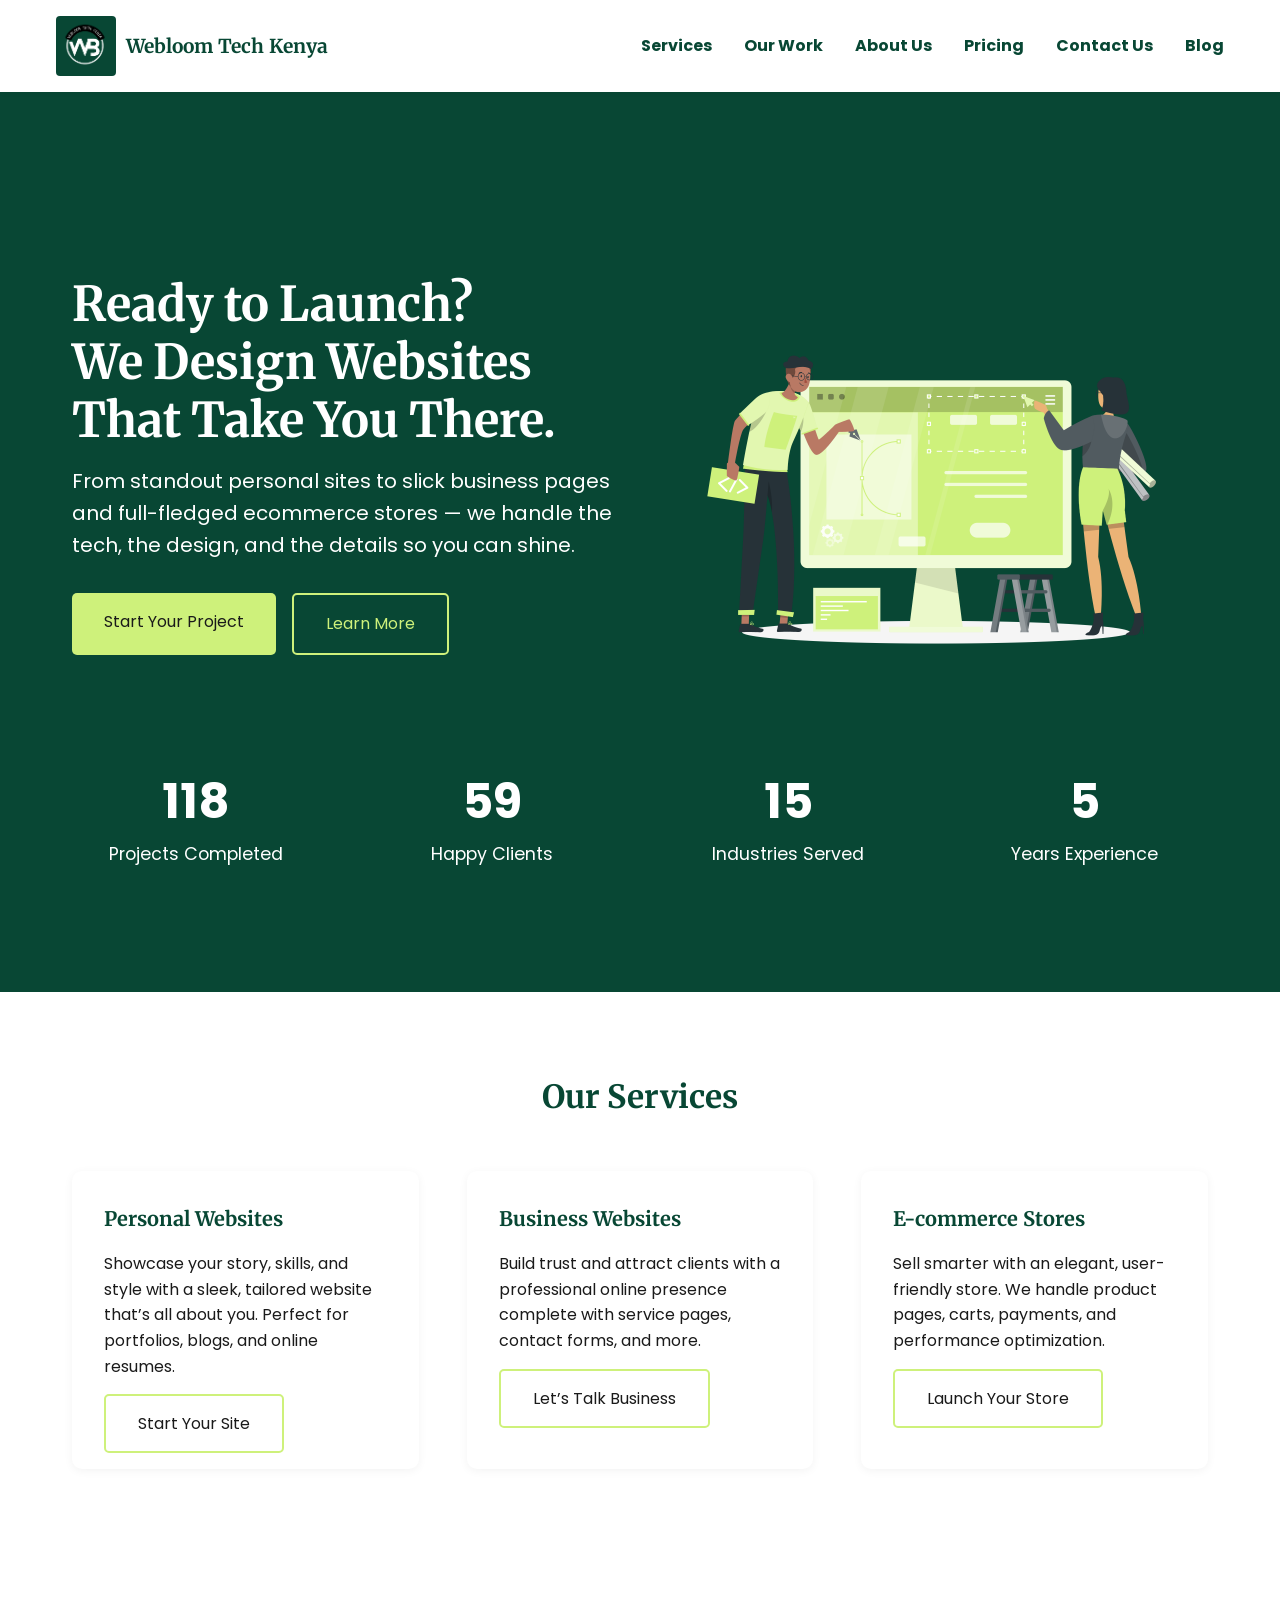
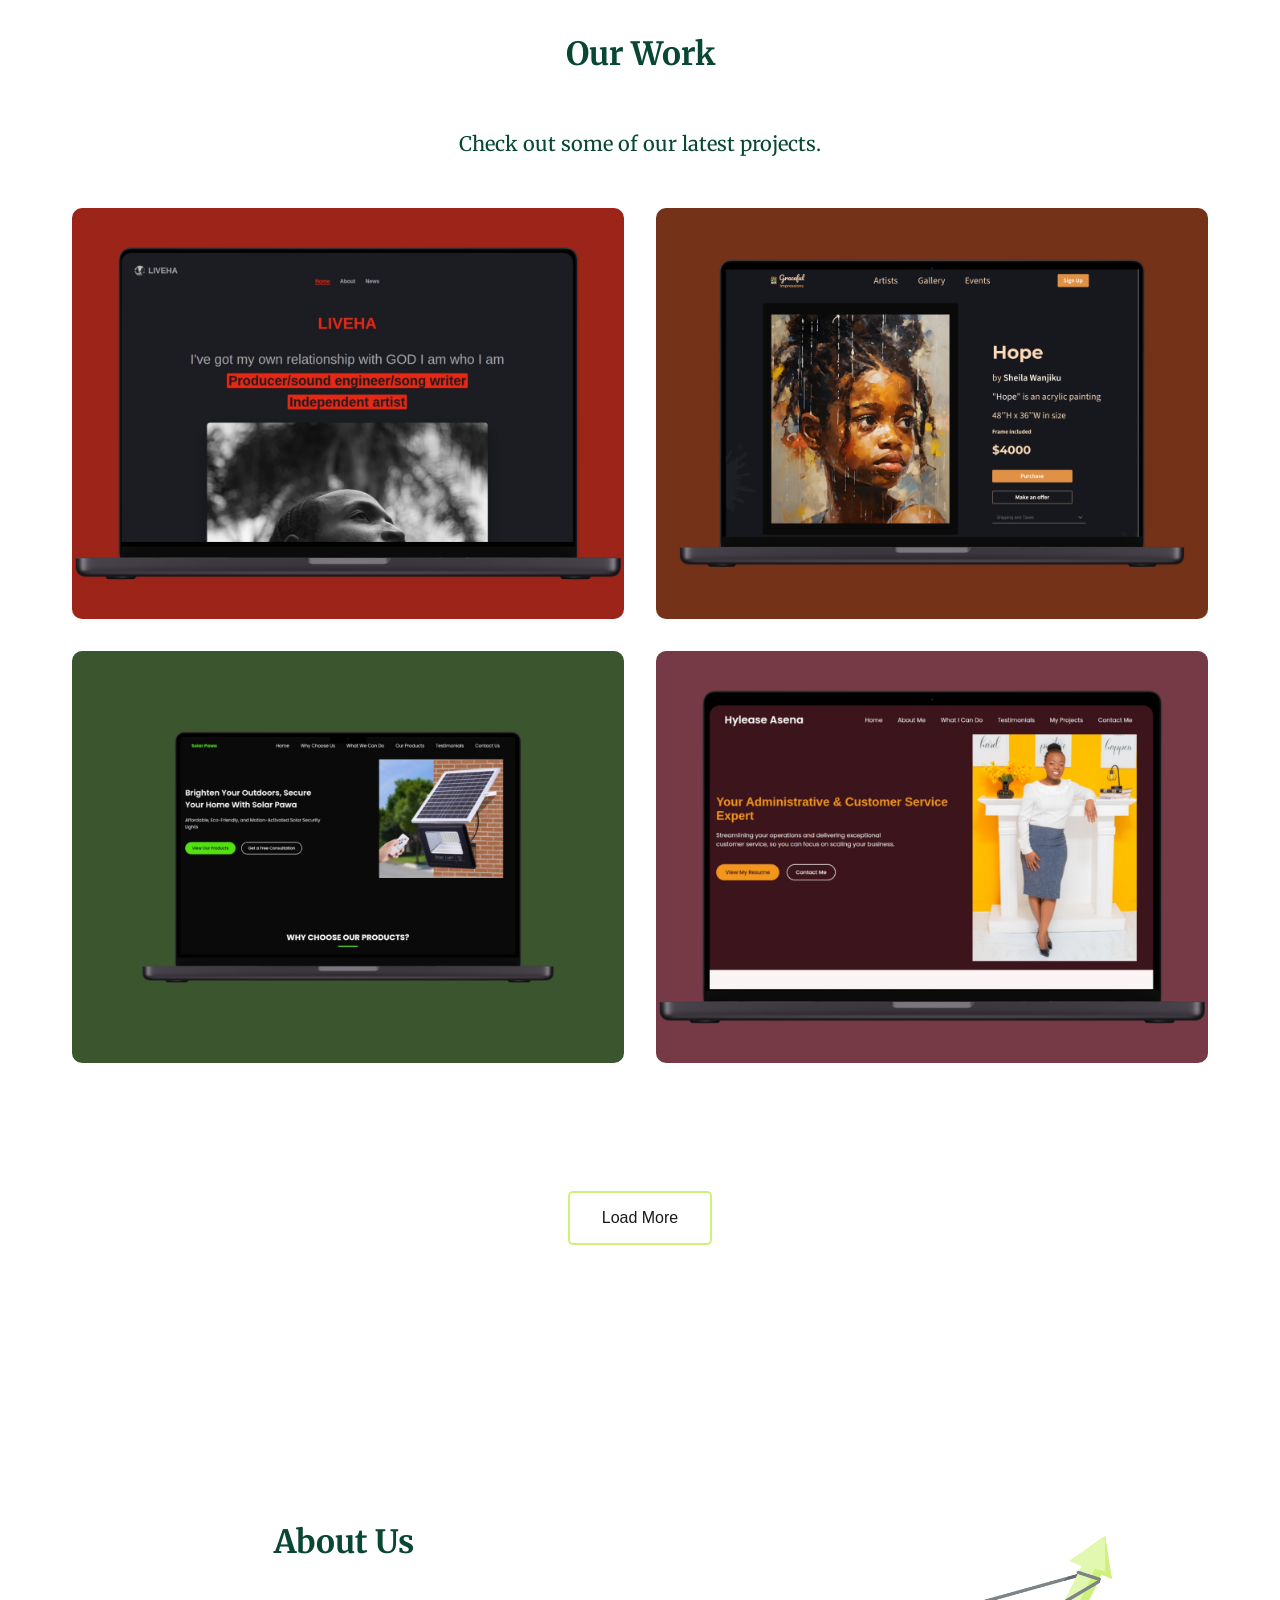
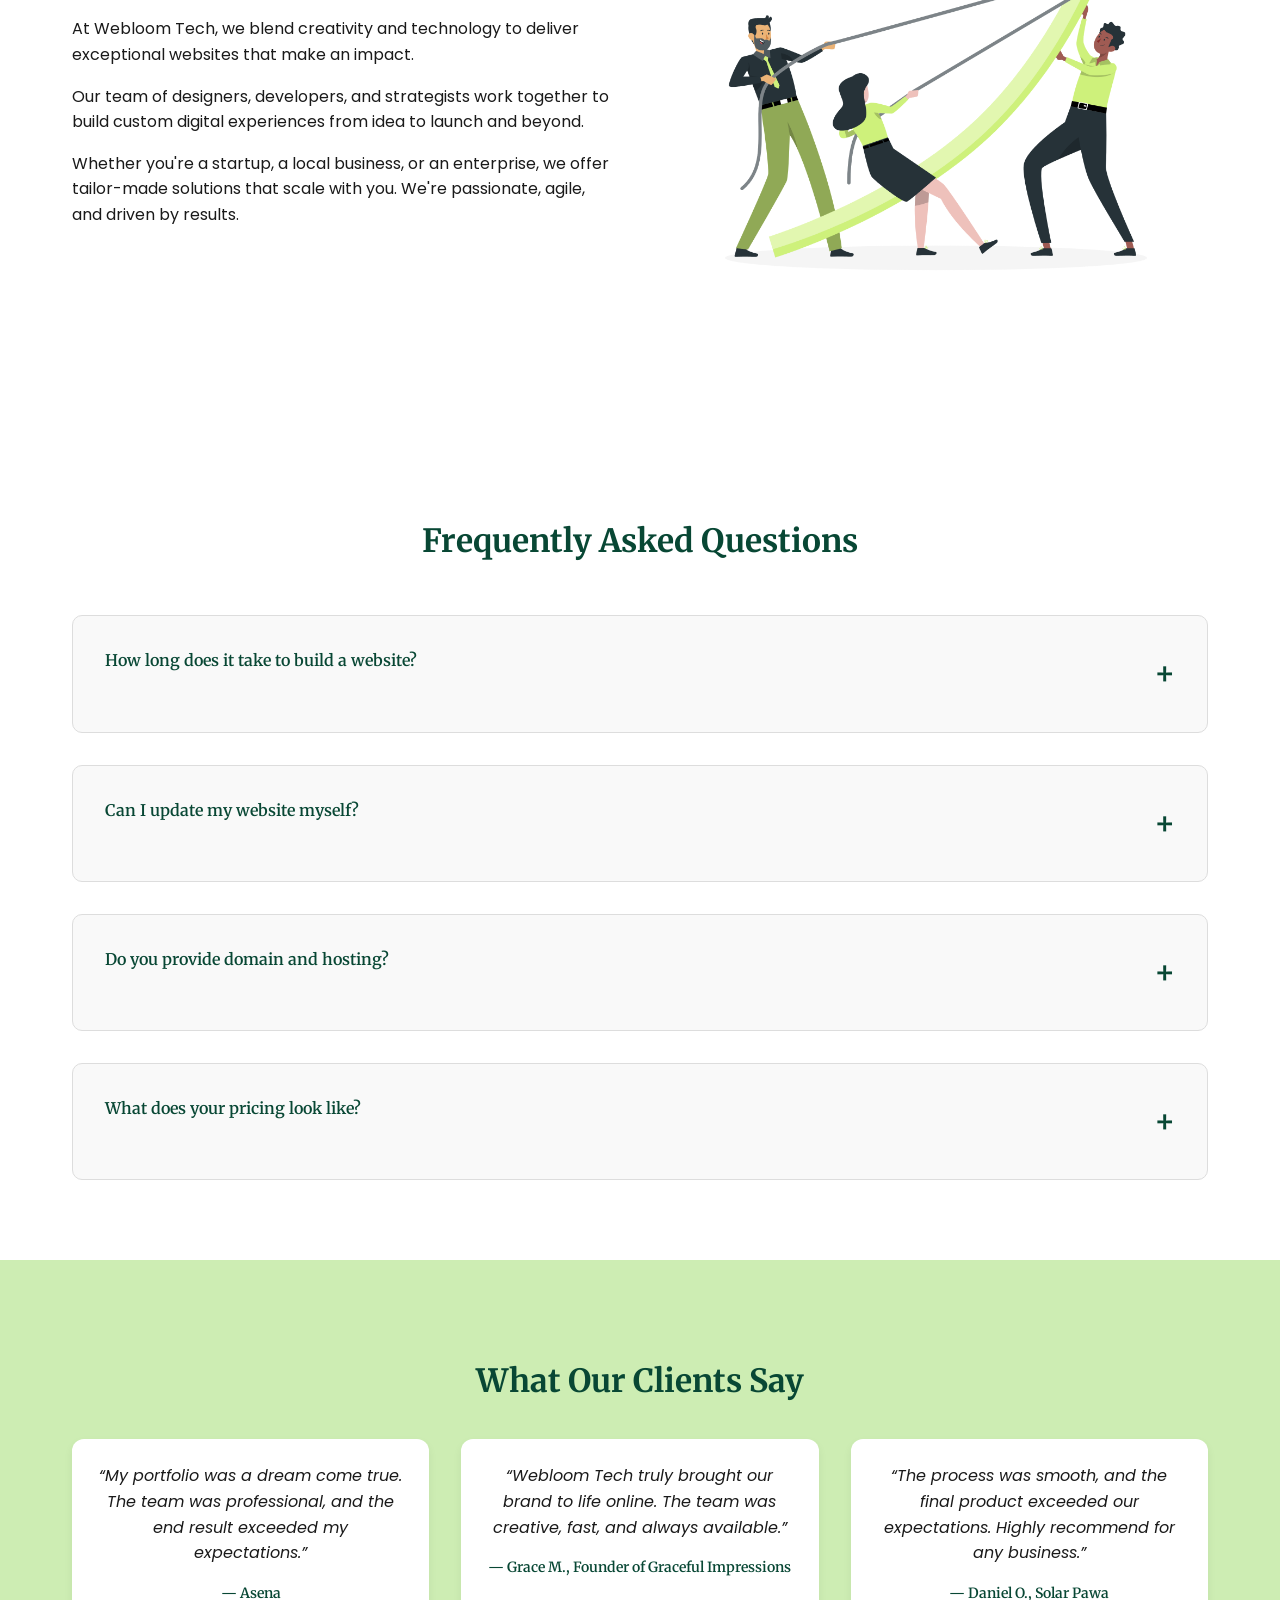
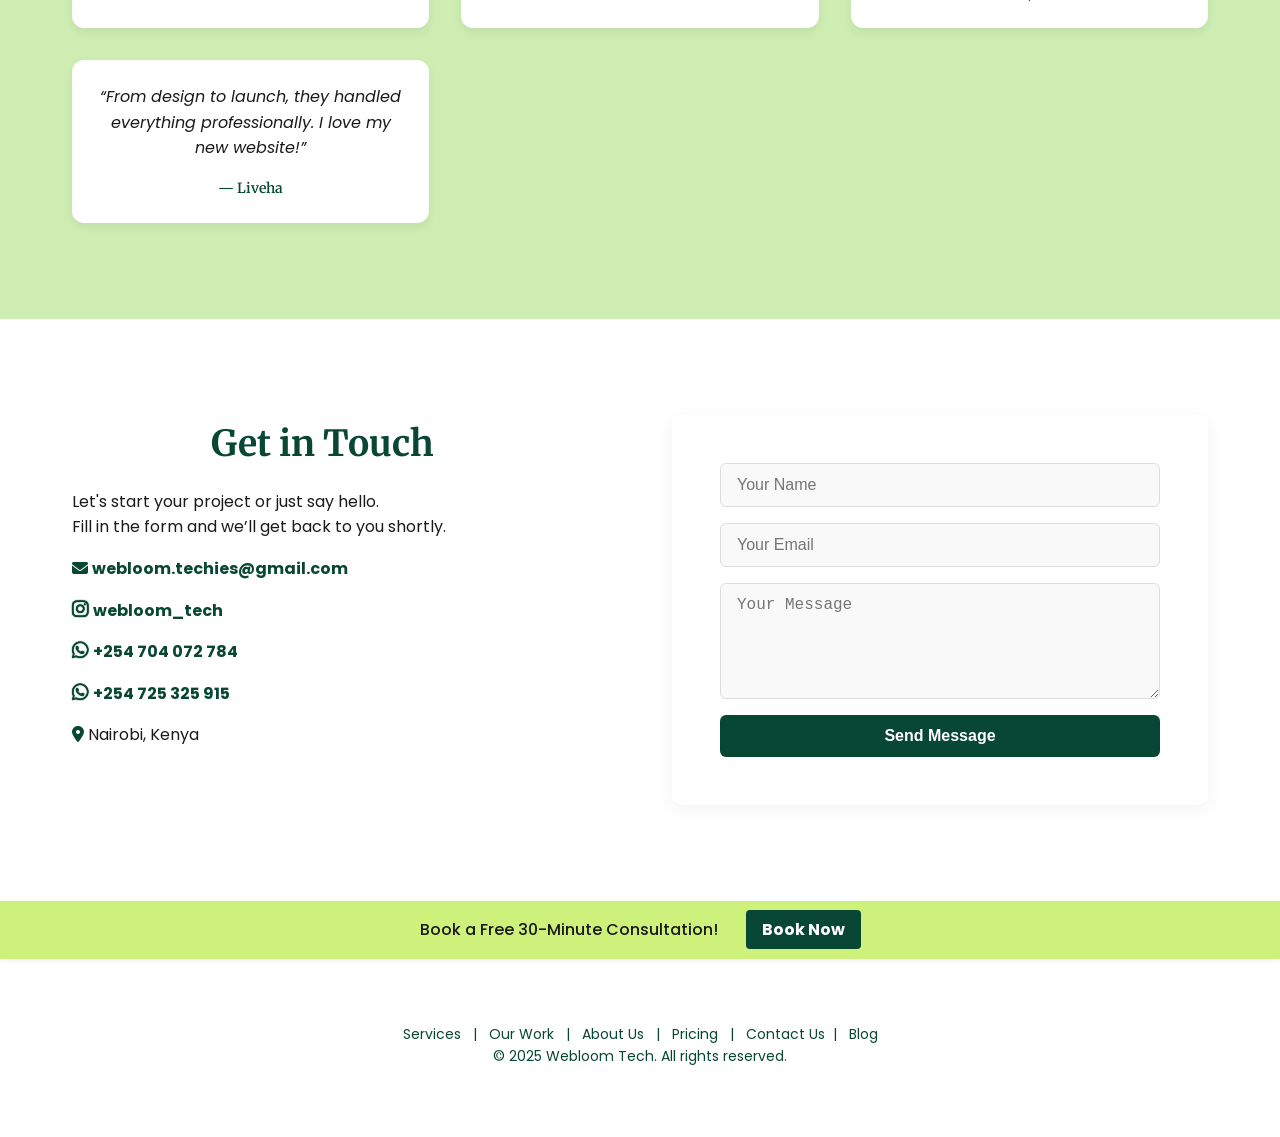
==== index.html @ babb0cc6 "added new form" ====
<!DOCTYPE html>
<html lang="en">

<head>
  <meta charset="UTF-8">

  <meta name="viewport" content="width=device-width, initial-scale=1">

  <meta name="description"
    content="Webloom Tech is a leading web design and development agency in Nairobi, Kenya. We build personal, business, and ecommerce websites that grow your brand.">

  <meta name="google-site-verification" content="JENpKzd_IN2V-C9vWgWMGijABcuUqPpEcKsfBuj-PVc" />


  <meta name="keywords"
    content="Web Design, Web Development, Personal Websites, Business Websites, E-commerce Websites, Nairobi, Kenya">
  <meta property="og:title" content="Webloom Tech - Web Design Experts" />

  <meta property="og:image" content="https://webloom-tech.onrender.com/assets/images/logo.png" />

  <meta property="og:description"
    content="Webloom Tech is a leading web design and development agency in Nairobi, Kenya. We build personal, business, and ecommerce websites that grow your brand." />

  <meta property="og:url" content="https://webloom-tech.onrender.com/" />

  <title>Web Design & Development in Kenya | Webloom Tech</title>

  <link rel="icon" href="assets/images/w.png" type="image/png">

  <link rel="stylesheet" href="assets/css/styles.css">

  <link href="https://fonts.googleapis.com/css2?family=Merriweather:wght@700&family=Poppins&display=swap"
    rel="stylesheet">

  <link rel="stylesheet" href="https://cdnjs.cloudflare.com/ajax/libs/font-awesome/6.5.0/css/all.min.css" />

  <script type="application/ld+json">
{
  "@context": "https://schema.org",
  "@type": "Organization",
  "name": "Webloom Tech",
  "url": "https://webloom-tech.onrender.com/",
  "logo": {
  "@type": "ImageObject",
  "url": "https://webloom-tech.onrender.com/assets/images/logo.png"
  },
  "description": "Webloom Tech - Your Web Development Partner. We design and build personal websites, business websites, and ecommerce stores.",
  "address": {
    "@type": "PostalAddress",
    "streetAddress": "Ngong Road",
    "addressLocality": "Nairobi",
    "postalCode": "00100",
    "addressCountry": {
      "@type": "Country",
      "name": "KE"
    }
  },
  "contactPoint": {
    "@type": "ContactPoint",
    "email": "webloom.techies@gmail.com",
    "telephone": "+254704072784",
    "contactType": "customer support",
    "areaServed": "KE",
    "availableLanguage": ["English"]
  },
  "sameAs": [
    "https://www.linkedin.com/company/webloomtech",
    "https://www.instagram.com/webloomtech",
    "https://www.facebook.com/webloomtech"
  ],
  "founder": [
    {
      "@type": "Person",
      "name": "Remington",
      "jobTitle": "Creative Director"
    },
    {
      "@type": "Person",
      "name": "Anne",
      "jobTitle": "Creative Director"
    }
  ]
}
</script>

  <script type="application/ld+json">
{
  "@context": "https://schema.org",
  "@type": "WebSite",
  "name": "Webloom Tech",
  "url": "https://webloom-tech.onrender.com",
  "potentialAction": {
    "@type": "SearchAction",
    "target": "https://webloom-tech.onrender.com/?q={search_term_string}",
    "query-input": "required name=search_term_string"
  }
}
</script>




</head>

<body>

  <div id="preloader">
    <div class="loader"></div>
  </div>

  <nav class="navbar">
    <div class="container">
      <div class="logo">
        <a href="#">
          <img src="assets/images/logo-new.png" alt="Webloom Tech Logo" class="logo-img">
          <span class="logo-text">Webloom Tech Kenya</span>

        </a>
      </div>
      <ul class="nav-links">
        <li><a href="#services">Services</a></li>
        <li><a href="#portfolio">Our Work</a></li>
        <li><a href="#about">About Us</a></li>
        <li><a href="pricing.html">Pricing</a></li>
        <li><a href="#contact">Contact Us</a></li>
        <li><a href="blog.html">Blog</a></li>
      </ul>
      <div class="burger">
        <div class="line1"></div>
        <div class="line2"></div>
        <div class="line3"></div>

      </div>
    </div>
  </nav>

  <main>

    <header class="hero section">
      <div class="container hero-container">

        <!-- Grid: Text + Image -->
        <div class="hero-grid">
          <div class="hero-content">
            <h1 data-aos="fade-up">Ready to Launch? <br>We Design Websites That Take You There.</h1>
            <p data-aos="fade-up">
              From standout personal sites to slick business pages and full-fledged ecommerce stores — we handle the
              tech, the design, and the details so you can shine.
            </p>
            <div class="hero-buttons">
              <!-- <a href="#contact" class="btn btn-primary">Get a Free Quote</a> -->
              <a href="https://tally.so/r/3qXby2" class="btn btn-primary" target="_blank">Start Your Project</a>

              <a href="#services" class="btn btn-outline">Learn More</a>
            </div>
          </div>

          <div class="hero-image" data-aos="fade-left" loading="lazy">
            <img src="assets/images/hero-image.png" alt="Web design illustration" />
          </div>
        </div>

        <!-- Stats Section -->
        <div class="hero-stats" data-aos="fade-up">
          <div class="stat">
            <span class="count" data-target="120">0</span>
            <p>Projects Completed</p>
          </div>
          <div class="stat">
            <span class="count" data-target="80">0</span>
            <p>Happy Clients</p>
          </div>
          <div class="stat">
            <span class="count" data-target="15">0</span>
            <p>Industries Served</p>
          </div>
          <div class="stat">
            <span class="count" data-target="5">0</span>
            <p>Years Experience</p>
          </div>
        </div>

      </div>
    </header>


    <section class="section" id="services">
      <div class="container">
        <h2 class="section-title">Our Services</h2>
        <div class="services-grid">
          <!-- Personal Websites -->
          <div class="service-card" data-aos="fade-up">
            <h3>Personal Websites</h3>
            <p>Showcase your story, skills, and style with a sleek, tailored website that’s all about you. Perfect for
              portfolios, blogs, and online resumes.</p>
            <a href="https://tally.so/r/3qXby2" class="btn btn-outline green">Start Your Site</a>
          </div>

          <!-- Business Websites -->
          <div class="service-card" data-aos="fade-up" data-aos-delay="100">
            <h3>Business Websites</h3>
            <p>Build trust and attract clients with a professional online presence complete with service pages, contact
              forms, and more.</p>
            <a href="https://tally.so/r/3qXby2" class="btn btn-outline green">Let’s Talk Business</a>
          </div>

          <!-- E-commerce Stores -->
          <div class="service-card" data-aos="fade-up" data-aos-delay="200">
            <h3>E-commerce Stores</h3>
            <p>Sell smarter with an elegant, user-friendly store. We handle product pages, carts, payments, and
              performance optimization.</p>
            <a href="https://tally.so/r/3qXby2" class="btn btn-outline green">Launch Your Store</a>
          </div>
        </div>
      </div>
    </section>

    <section class="section" id="portfolio">
      <div class="container">
        <h2 class="section-title">Our Work</h2>
        <p class="section-subtitle">Check out some of our latest projects.</p>

        <div class="portfolio-grid">
          <!-- Project 1 -->
          <a href="https://liveha.onrender.com" class="portfolio-item" style="grid-area: project1;" target="_blank"
            rel="noopener noreferrer">
            <img src="assets/images/liveha.png" alt="liveha's site" loading="lazy">
            <div class="portfolio-overlay">
              <h3>Liveha's site</h3>
            </div>
          </a>

          <!-- Project 2 -->
          <a href="https://graceful-impressions.onrender.com" class="portfolio-item" style="grid-area: project2;"
            target="_blank" rel="noopener noreferrer">
            <img src="assets/images/slide a.png" alt="graceful-impressions" loading="lazy">
            <div class="portfolio-overlay">
              <h3>Graceful Impressions</h3>
            </div>
          </a>

          <!-- Project 3 -->
          <a href="https://solar-pawa.onrender.com" class="portfolio-item" style="grid-area: project3;" target="_blank"
            rel="noopener noreferrer">
            <img src="assets/images/slide a2 (copy).png" alt="solar pawa" loading="lazy">
            <div class="portfolio-overlay">
              <h3>solar pawa</h3>
            </div>
          </a>

          <!-- Project 4 -->
          <a href="https://hyleaseasena.com/" class="portfolio-item" style="grid-area: project4;" target="_blank"
            rel="noopener noreferrer">
            <img src="assets/images/asena.png" alt="asena's site" loading="lazy">
            <div class="portfolio-overlay">
              <h3>Asena's Website</h3>
            </div>
          </a>

          <a href="https://farmers-hub-mecz.onrender.com" class="portfolio-item hidden" style="grid-area: project5;"
            target="_blank" rel="noopener noreferrer">
            <img src="assets/images/farm.png" alt="farmer's hub" loading="lazy">
            <div class="portfolio-overlay">
              <h3>Farmer's Hub</h3>
            </div>
          </a>


        </div>
        <div class="load-more-wrapper">
          <button id="loadMoreBtn" class="btn btn-outline green">Load More</button>
        </div>
      </div>
    </section>


    <section class="section" id="about">
      <div class="container about-grid">
        <div class="about-text">
          <h2 class="section-title">About Us</h2>
          <p>
            At Webloom Tech, we blend creativity and technology to deliver exceptional websites that make an impact.

          </p>
          <p>Our team of designers, developers, and strategists work together to build custom digital experiences from
            idea to launch and beyond.</p>
          <p>
            Whether you're a startup, a local business, or an enterprise, we offer tailor-made solutions that scale with
            you. We're passionate, agile, and driven by results.
          </p>
        </div>
        <div class="about-image">
          <img src="assets/images/Team.png" alt="Our team at work">
        </div>
      </div>
    </section>

    <section class="section" id="faq">
      <div class="container">
        <h2 class="section-title">Frequently Asked Questions</h2>
        <div class="faq-grid">

          <details class="faq-item">
            <summary>How long does it take to build a website?</summary>
            <p>It depends on the size and complexity. Simple sites can take 1–2 weeks, while ecommerce projects may take
              3–5 weeks.</p>
          </details>

          <details class="faq-item">
            <summary>Can I update my website myself?</summary>
            <p>Yes. We build on platforms that allow easy updates, and we can also train you on how to manage your site.
            </p>
          </details>

          <details class="faq-item">
            <summary>Do you provide domain and hosting?</summary>
            <p>We can help you purchase a domain and set up reliable hosting, or handle it all for you.</p>
          </details>

          <details class="faq-item">
            <summary>What does your pricing look like?</summary>
            <p>Our prices vary depending on the scope. We offer flexible packages to match your budget and goals.</p>
          </details>

        </div>
      </div>
    </section>

    <section class="section testimonials" id="testimonials">
      <div class="container">
        <h2 class="section-title">What Our Clients Say</h2>
        <div class="testimonials-grid">
          <div class="testimonial-card">
            <p class="testimonial-text">“My portfolio was a dream come true. The team was professional, and the end
              result exceeded my expectations.”</p>
            <p class="testimonial-author">— Asena</p>
          </div>
          <div class="testimonial-card">
            <p class="testimonial-text">“Webloom Tech truly brought our brand to life online. The team was creative,
              fast, and always available.”</p>
            <p class="testimonial-author">— Grace M., Founder of Graceful Impressions</p>
          </div>
          <div class="testimonial-card">
            <p class="testimonial-text">“The process was smooth, and the final product exceeded our expectations. Highly
              recommend for any business.”</p>
            <p class="testimonial-author">— Daniel O., Solar Pawa</p>
          </div>
          <div class="testimonial-card">
            <p class="testimonial-text">“From design to launch, they handled everything professionally. I love my new
              website!”</p>
            <p class="testimonial-author">— Liveha</p>
          </div>

        </div>
      </div>
    </section>


    

    <section class="section" id="contact">
      <div class="container contact-grid">
        <div class="contact-text">
          <h2 class="section-title">Get in Touch</h2>
          <p>Let's start your project or just say hello.<br> Fill in the form and we’ll get back to you shortly.</p>
          <!-- <p><i class="fas fa-envelope"></i> <a href="mailto:webloom.techies@gmail.com">webloom.techies@gmail.com</a>
          </p>
          <p><i class="fab fa-instagram "></i> <a
              href="https://www.instagram.com/webloom_tech?utm_source=qr&igsh=MTlycXdraXV1ZnBjdw==">webloom_tech</a>
          </p> -->
          <p><i class="fas fa-envelope"></i> <a href="mailto:webloom.techies@gmail.com">webloom.techies@gmail.com</a>
          </p>
          <p><i class="fab fa-instagram "></i> <a
              href="https://www.instagram.com/webloom_tech?utm_source=qr&igsh=MTlycXdraXV1ZnBjdw==">webloom_tech</a>
          </p>
          <p><i class="fab fa-whatsapp"></i> <a href="https://wa.me/254704072784" target="_blank">+254 704 072 784</a>
          </p>
          <p><i class="fab fa-whatsapp"></i> <a href="https://wa.me/254725325915" target="_blank">+254 725 325 915</a>
          </p>


          <p class="location"><i class="fas fa-location-dot"></i> Nairobi, Kenya</p>

        </div>
        <form id="contactForm" action="https://formspree.io/f/mldnbeby" method="POST" class="contact-form">
          <input type="text" name="name" placeholder="Your Name" required />
          <input type="email" name="email" placeholder="Your Email" required />
          <textarea name="message" rows="5" placeholder="Your Message" required></textarea>
          <button type="submit" class="btn btn-primary">Send Message</button>
        </form>


        
      </div>
    </section>

  </main>

  <div id="freeConsultBanner">
    <p>
      Book a Free 30-Minute Consultation! &nbsp;
      <a href="#contact" class="banner-btn">Book Now</a>
    </p>
  </div>
  <div id="consultModal" class="consult-modal">
    <div class="consult-modal-content">
      <span class="close-modal">&times;</span>
      <h3>🎯 Free 30-Min Consultation</h3>
      <p>Let’s talk strategy, goals, and how we can grow your business online — totally free.</p>
      <a href="#contact" class="btn btn-primary">Claim My Slot</a>
    </div>
  </div>


  <footer class="section footer">
    <div class="container">
      <p class="footer-links">
        <a href="#services">Services</a> |
        <a href="#portfolio">Our Work</a> |
        <a href="#about">About Us</a> |
        <a href="pricing.html">Pricing</a> |
        <a href="#contact">Contact Us</a>|
        <a href="blog.html">Blog</a>
      </p>
      <p>&copy; 2025 Webloom Tech. All rights reserved.</p>

    </div>
  </footer>



  <script src="assets/js/main.js"></script>
</body>

</html>
---- assets/css/styles.css ----
/* assets/css/style.css */

:root {
  /* Color Palette */
  --primary-color: #084734;
  --accent-color: #cef17b;
  --light-accent: #cdedb3;
  --text-color: #1a1a1a;
  --bg-color: #ffffff;

  /* Font families */
  --font-primary: 'Poppins', sans-serif;
  --font-secondary: 'Merriweather', serif;

  /* Spacing System */
  --space-xs: 0.5rem;
  --space-sm: 1rem;
  --space-md: 2rem;
  --space-lg: 3rem;
  --space-xl: 4rem;

  /* Typography Sizes */
  --text-sm: 0.875rem;
  --text-base: 1rem;
  --text-lg: 1.25rem;
  --text-xl: 2rem;
  --text-xxl: 3rem;
}

/* Reset */
* {
  margin: 0;
  padding: 0;
  box-sizing: border-box;
}

html {
  scroll-behavior: smooth;
}


/* Body Base */
body {
  font-family: var(--font-primary);
  background-color: var(--bg-color);
  color: var(--text-color);
  line-height: 1.6;
}

/* Utility Classes */
.container {
  max-width: 1200px;
  margin: 0 auto;
  padding: var(--space-md);
}

.section {
  padding: var(--space-lg) 0;
}

h1, h2, h3 {
  font-family: var(--font-secondary);
}

button {
  background-color: var(--primary-color);
  color: var(--bg-color);
  border: none;
  padding: var(--space-sm) var(--space-md);
  border-radius: 4px;
  cursor: pointer;
  transition: background-color 0.3s ease;
}

button:hover {
  background-color: var(--accent-color);
  color: var(--text-color);
}

/* Navbar styles */
.navbar {
  background-color: var(--bg-color);
  padding: 0.5rem 1rem;
  box-shadow: 0 2px 4px rgba(0, 0, 0, 0.04);
  position: sticky;
  top: 0;
  z-index: 999;
}

.navbar .container {
  padding: 0.5rem 1rem;
  display: flex;
  align-items: center;
  justify-content: space-between;
}

.logo a {
  font-size: var(--text-xl);
  color: var(--primary-color);
  text-decoration: none;
  font-weight: bold;
  font-family: var(--font-secondary);
  display: flex; /* 👈 make the contents line up horizontally */
  align-items: center; /* 👈 vertically center text and image */
}

.logo-img {
  max-height: 60px;
  display: block;
  border-radius: 4px;
}

.logo-text {
  font-weight: bold;
  font-size: 1.2rem;
  color: var(--primary-color);
  margin-left: 10px; /* 👈 spacing between text and image */
}

.nav-links {
  list-style: none;
  display: flex;
  gap: var(--space-md);
}

.nav-links li a {
  text-decoration: none;
  color: var(--primary-color);
  font-size: var(--text-base);
  font-weight: bold;
  transition: color 0.3s;
}

.nav-links li a:hover {
  color: var(--accent-color);
}

.nav-links li a.active {
  color: var(--primary-color);
  border-bottom: 2px solid var(--accent-color);
}

/* Hamburger styles */
.burger {
  display: none;
  flex-direction: column;
  cursor: pointer;
  gap: 4px;
}

.burger div {
  width: 25px;
  height: 3px;
  background-color: var(--primary-color);
  transition: all 0.3s ease-in-out;
}

.burger.toggle .line1 {
  transform: rotate(45deg) translate(5px, 5px);
}

.burger.toggle .line2 {
  opacity: 0;
}

.burger.toggle .line3 {
  transform: rotate(-45deg) translate(5px, -5px);
}



/* Hero Section */
.hero {
  background-color: var(--primary-color);
  color: var(--bg-color);
  min-height: 100vh;
  display: flex;
  align-items: center;
  padding: var(--space-xl) var(--space-md);
}

.hero-container {
  display: flex;
  flex-direction: column;
  justify-content: center;
  width: 100%;
}

/* Grid Layout for Hero Content */
.hero-grid {
  display: grid;
  grid-template-columns: 1fr 1fr;
  align-items: center;
  gap: var(--space-lg);
  width: 100%;
}

/* Left Column */
.hero-content {
  text-align: left;
}

.hero-content h1 {
  font-size: var(--text-xxl);
  margin-bottom: var(--space-sm);
  line-height: 1.2;
  font-family: var(--font-secondary);
}

.hero-content p {
  font-size: var(--text-lg);
  margin-bottom: var(--space-md);
  max-width: 600px;
}

.hero-buttons {
  display: flex;
  justify-content: flex-start;
  gap: var(--space-sm);
  flex-wrap: wrap;
}

/* Right Column */
.hero-image img {
  width: 100%;
  max-width: 500px;
  height: auto;
  display: block;
  margin: 0 auto;
}

/* Stats Section */
.hero-stats {
  display: flex;
  justify-content: center;
  gap: 3rem;
  margin-top: 3rem;
  flex-wrap: wrap;
  width: 100%;
  text-align: center;
}

.stat {
  flex: 1 1 150px;
}

.stat .count {
  font-size: 3rem;
  font-weight: 700;
  color: var(--accent-red);
}

.stat p {
  font-size: 1.1rem;
  color: var(--text-primary);
}

/* Buttons */
.btn {
  font-size: var(--text-base);
  padding: var(--space-sm) var(--space-md);
  border-radius: 5px;
  text-decoration: none;
  transition: all 0.3s ease;
}

.btn-primary {
  background-color: var(--accent-color);
  color: var(--text-color);
}

.btn-primary:hover {
  background-color: var(--light-accent);
}

.btn-outline {
  border: 2px solid var(--accent-color);
  color: var(--accent-color);
  background: transparent;
}

.btn-outline:hover {
  background-color: var(--accent-color);
  color: var(--text-color);
}

.green {
  color: var(--text-color);
}




/* Services section */
.section-title {
  text-align: center;
  font-size: var(--text-xl);
  margin-bottom: var(--space-lg);
  font-family: var(--font-secondary);
  color: var(--primary-color);
}

.services-grid {
  display: grid;
  grid-template-columns: repeat(auto-fit, minmax(280px, 1fr));
  gap: var(--space-lg);
}

.service-card {
  background-color: var(--bg-color);
  padding: var(--space-md);
  border-radius: 10px;
  box-shadow: 0 2px 10px rgba(0, 0, 0, 0.05);
  text-align: left;
  transition: transform 0.3s ease;
}

/* .service-card:hover {
  transform: translateY(-5px);
} */

.service-card h3 {
  font-size: var(--text-lg);
  margin-bottom: var(--space-sm);
  color: var(--primary-color);
}

.service-card p {
  font-size: var(--text-base);
  margin-bottom: var(--space-md);
  color: var(--text-color);
}

/* portfolio section */
.portfolio-grid {
  display: grid;
  gap: var(--space-md);
  grid-template-areas:
    "project1 project2"
    "project3 project4"
    "project5 project6"
    "project7 project8"
    "project9 project10";
    
  grid-template-columns: 1fr 1fr;
  margin-top: var(--space-lg);
}

.section-subtitle {
  text-align: center;
  font-size: var(--text-lg);
  margin-bottom: var(--space-lg);
  font-family: var(--font-secondary);
  color: var(--primary-color);
}

.portfolio-item {
  position: relative;
  overflow: hidden;
  border-radius: 10px;
  display: block;
}

.portfolio-item.hidden {
  display: none;
}

.portfolio-item.fade-in {
  display: block;
  animation: fadeInUp 0.6s ease forwards;
}


.load-more-wrapper {
  text-align: center;
  margin-top: 2rem;
}


.portfolio-item img {
  width: 100%;
  height: 100%;
  object-fit: cover;
  transition: transform 0.4s ease;
}

.portfolio-item:hover img {
  transform: scale(1.05);
}

.portfolio-overlay {
  position: absolute;
  inset: 0;
  background: rgba(0, 0, 0, 0.6);
  color: white;
  opacity: 0;
  display: flex;
  justify-content: center;
  align-items: center;
  transition: opacity 0.4s ease;
  text-align: center;
}

.portfolio-item:hover .portfolio-overlay {
  opacity: 1;
}

.portfolio-overlay h3 {
  font-size: var(--text-lg);
  margin: 0;
  font-family: var(--font-secondary);
}

.portfolio-item {
  opacity: 0;
  transform: translateY(20px);
  animation: fadeInUp 0.6s ease forwards;
}

.portfolio-item:nth-child(1) { animation-delay: 0.1s; }
.portfolio-item:nth-child(2) { animation-delay: 0.2s; }
.portfolio-item:nth-child(3) { animation-delay: 0.3s; }
.portfolio-item:nth-child(4) { animation-delay: 0.4s; }

@keyframes fadeInUp {
  to {
    opacity: 1;
    transform: translateY(0);
  }
}

/* About Section */
.about-grid {
  display: grid;
  grid-template-columns: 1fr 1fr;
  gap: var(--space-lg);
  align-items: center;
}

.about-text p {
  font-size: var(--text-base);
  line-height: 1.6;
  margin-bottom: var(--space-sm);
}

.about-image img {
  width: 100%;
  /* border-radius: 10px;
  box-shadow: 0 4px 12px rgba(0,0,0,0.1); */
}

/* Testimonials Section */
.testimonials {
  background-color: var(--light-accent);
  padding: var(--space-xl) var(--space-sm);
  text-align: center;
  font-family: var(--font-primary);
}

.testimonials .section-title {
  margin-bottom: var(--space-md);
  font-size: var(--text-xl);
  color: var(--primary-color);
  font-family: var(--font-secondary);
}

.testimonials-grid {
  display: grid;
  grid-template-columns: repeat(auto-fit, minmax(280px, 1fr));
  gap: var(--space-md);
}

.testimonial-card {
  background: var(--bg-color);
  padding: calc(var(--space-md) * 0.75); /* 1.5rem */
  border-radius: 12px;
  box-shadow: 0 4px 10px rgba(0, 0, 0, 0.06);
  transition: transform 0.3s ease;
}

.testimonial-card:hover {
  transform: translateY(-5px);
}

.testimonial-text {
  font-style: italic;
  margin-bottom: var(--space-sm);
  color: var(--text-color);
  font-size: var(--text-base);
  line-height: 1.6;
}

.testimonial-author {
  font-weight: 600;
  color: var(--primary-color);
  font-size: var(--text-sm);
  font-family: var(--font-secondary);
}





/* Contact Section */
#contact {
  background-color: var(--bg-light);
  padding: var(--space-xl) 0;
}

.contact-grid {
  display: grid;
  grid-template-columns: 1fr 1fr;
  gap: var(--space-xl);
  align-items: flex-start;
}

.contact-text {
  max-width: 500px;
}

.contact-text h2 {
  font-size: 2.25rem;
  color: var(--primary-color);
  margin-bottom: var(--space-sm);
}

.contact-text p {
  font-size: 1rem;
  color: var(--text-color);
  margin-bottom: 1rem;
  line-height: 1.6;
}

.contact-text a {
  color: var(--primary-color);
  text-decoration: none;
  font-weight: bold;
}

.fas {
  color: var(--primary-color);
}

.fab {
  color: var(--primary-color);
  font-size: 1.2rem; /* Slightly larger for more weight */
  font-weight: bold;
  text-shadow: 
    0 0 1px var(--primary-color),
    0 0 1px var(--primary-color);
}


/* FAQ Section - Updated */
#faq {
  background-color: var(--bg-color);
  color: var(--text-color);
}

.faq-grid {
  display: flex;
  flex-direction: column;
  gap: var(--space-md);
  margin-top: var(--space-md);
}

.faq-item {
  background-color: #f9f9f9;
  border-radius: 10px;
  padding: var(--space-md);
  cursor: pointer;
  border: 1px solid #ddd;
  transition: background-color 0.3s;
  font-family: var(--font-primary);
}

.faq-item summary {
  font-weight: 600;
  font-size: var(--text-base);
  list-style: none;
  position: relative;
  font-family: var(--font-secondary);
  color: var(--primary-color);
}

.faq-item summary::-webkit-details-marker {
  display: none;
}

.faq-item[open] {
  background-color: var(--light-accent);
}

.faq-item summary::after {
  content: '+';
  font-weight: bold;
  font-size: 2rem;
  color: var(--primary-color);
  margin-left: var(--space-xs);
  float: right;
  transition: transform 0.3s;
}

.faq-item[open] summary::after {
  content: '-';
}


.faq-item p {
  margin-top: var(--space-xs);
  line-height: 1.5;
  font-size: var(--text-base);
  color: var(--text-color);
}



.contact-text a:hover {
  text-decoration: underline;
}

/* Contact Form Styling */
.contact-form {
  display: flex;
  flex-direction: column;
  gap: var(--space-sm);
  background: #fff;
  padding: var(--space-lg);
  border-radius: 10px;
  box-shadow: 0 4px 20px rgba(0, 0, 0, 0.05);
}

.contact-form input,
.contact-form textarea {
  font-size: 1rem;
  padding: 0.75rem 1rem;
  border: 1px solid var(--border-color, #ddd);
  border-radius: 6px;
  background-color: #f9f9f9;
  transition: border 0.3s ease;
}

.contact-form input:focus,
.contact-form textarea:focus {
  border-color: var(--accent-color);
  outline: none;
}

.contact-form button {
  padding: 0.75rem 1.5rem;
  font-size: 1rem;
  font-weight: 600;
  background-color: var(--primary-color);
  color: #fff;
  border: none;
  border-radius: 6px;
  cursor: pointer;
  transition: background 0.3s ease;
}

.contact-form button:hover {
  background-color: var(--accent-color);
}


/* Footer */
.footer {
  text-align: center;
  font-size: var(--text-sm);
  background-color: var(--bg-dark);
  color: var(--primary-color);
  padding: var(--space-md) 0;
}

.footer-links a {
  color: var(--primary-color);
  text-decoration: none;
  margin: 0 0.5rem;
}

.footer-links a:hover {
  text-decoration: underline;
}

/* Free Consultation Banner */
#freeConsultBanner {
  background-color: var(--accent-color);
  color: var(--text-color);
  text-align: center;
  padding: var(--space-sm) var(--space-md);
  font-size: var(--text-base);
  font-weight: 500;
  font-family: var(--font-primary);
  box-shadow: 0 2px 6px rgba(0, 0, 0, 0.05);
  position: relative;
  z-index: 998;
}

#freeConsultBanner p {
  margin: 0;
}

.banner-btn {
  background-color: var(--primary-color);
  color: var(--bg-color);
  padding: 0.5rem 1rem;
  margin-left: var(--space-sm);
  border-radius: 4px;
  text-decoration: none;
  font-weight: bold;
  transition: background-color 0.3s ease;
}

.banner-btn:hover {
  background-color: var(--text-color);
  color: var(--bg-color);
}


/* Consultation Modal */
.consult-modal {
  display: none; /* Hidden by default */
  position: fixed;
  z-index: 1000;
  left: 0;
  top: 0;
  width: 100%;
  height: 100%;
  overflow: auto;
  background-color: rgba(0, 0, 0, 0.6);
  animation: fadeIn 0.3s ease;
}

/* Modal Content */
.consult-modal-content {
  background-color: var(--bg-color);
  margin: 10% auto;
  padding: var(--space-lg);
  border-radius: 10px;
  max-width: 500px;
  text-align: center;
  box-shadow: 0 10px 40px rgba(0, 0, 0, 0.2);
  animation: slideUp 0.4s ease;
  position: relative; /* Ensures close button is positioned within */
}

/* Modal Title */
.consult-modal-content h3 {
  font-size: var(--text-xl);
  color: var(--primary-color);
  margin-bottom: var(--space-sm);
  font-family: var(--font-secondary);
}

/* Modal Paragraph */
.consult-modal-content p {
  font-size: var(--text-base);
  color: var(--text-color);
  margin-bottom: var(--space-md);
  line-height: 1.5;
}

/* Close Button */
.close-modal {
  position: absolute;
  top: 15px;
  right: 20px;
  font-size: 2rem;
  font-weight: bold;
  color: var(--primary-color);
  cursor: pointer;
  transition: color 0.2s ease;
}

.close-modal:hover {
  color: var(--accent-color);
}

@keyframes flashBackground {
  0% { background-color: #fffcdb; }
  50% { background-color: #fff1a8; }
  100% { background-color: transparent; }
}

.highlight-flash {
  animation: flashBackground 1.5s ease-in-out;
}



/* Animations */
@keyframes fadeIn {
  from { opacity: 0; }
  to { opacity: 1; }
}

@keyframes slideUp {
  from { transform: translateY(50px); opacity: 0; }
  to { transform: translateY(0); opacity: 1; }
}

/* pricing page */



.package-highlight {
  color: var(--primary-color);
  font-weight: 600;
  font-size: 1.1rem;
  font-style: italic;
  margin-top: var(--space-sm);
}



.blog-title {
  font-size: var(--text-xxl);
  text-align: center;
  font-family: var(--font-secondary);
  margin-bottom: var(--space-sm);
  color: var(--primary-color);
}

.blog-intro {
  text-align: center;
  max-width: 700px;
  margin: 0 auto var(--space-lg);
  font-size: var(--text-lg);
  color: var(--text-color);
}

.blog-grid {
  display: grid;
  gap: var(--space-lg);
  grid-template-columns: repeat(auto-fit, minmax(300px, 1fr));
}

.blog-card {
  background: #f9f9f9;
  border-radius: 8px;
  overflow: hidden;
  box-shadow: 0 4px 12px rgba(0, 0, 0, 0.05);
  transition: transform 0.3s ease;
}

.blog-card:hover {
  transform: translateY(-5px);
}

.blog-card img {
  width: 100%;
  height: auto;
  display: block;
}

.blog-card h2 {
  font-size: var(--text-xl);
  margin: var(--space-sm);
  font-family: var(--font-secondary);
}

.blog-card h2 a {
  color: var(--primary-color);
  text-decoration: none;
}

.blog-card .blog-excerpt {
  font-size: var(--text-base);
  color: var(--text-color);
  margin: 0 var(--space-sm) var(--space-md);
}

.blog-card-link {
  text-decoration: none;
  color: var(--primary-color);
  display: block;
  transition: transform 0.3s ease;
}

.blog-card-link:hover .blog-card {
  transform: translateY(-5px);
  box-shadow: 0 8px 20px rgba(0, 0, 0, 0.1);
}

/* BLOG POST PAGE STYLES */

/* Container spacing and layout */
.blog-content {
  max-width: 800px;
  margin: 0 auto;
  font-size: var(--text-base);
  line-height: 1.7;
  color: var(--text-color);
  font-family: var(--font-primary, 'Poppins', sans-serif);
}

/* Headings within post */
.blog-content h2 {
  font-size: var(--text-lg);
  margin-top: 2rem;
  color: var(--primary-color);
  font-family: var(--font-secondary, 'Merriweather', serif);
}

/* Paragraphs */
.blog-content p {
  margin-bottom: 1.2rem;
}

/* Blockquotes */
.blog-content blockquote {
  border-left: 4px solid var(--primary-color);
  padding-left: 1rem;
  margin: 2rem 0;
  font-style: italic;
  color: #555;
}

/* Blog image styling */
.blog-content img {
  max-width: 100%;
  height: auto;
  margin: 2rem 0;
  border-radius: 8px;
}

.blog-post-image {
  width: 100%;
  max-height: 400px;
  object-fit: cover;
  border-radius: 8px;
  margin: 2rem 0;
}

/* pricing page */
/* Hero style for pricing page */
.pricing-hero {
  background-color: var(--bg-secondary); /* or a soft tone for contrast */
  padding: 4rem 1rem;
  text-align: center;
  color: var(--primary-color);
}

.pricing-hero .section-title {
  font-size: 2rem;
  color: var(--primary-red); /* or your brand primary */
  margin-bottom: 1rem;
}

.pricing-hero .section-subtitle {
  font-size: 1.2rem;
  font-weight: 500;
  margin-bottom: 1.5rem;
  color: var(--text-secondary);
}

.pricing-hero .section-description {
  max-width: 600px;
  margin: 0 auto;
  font-size: 1rem;
  line-height: 1.6;
  color: var(--text-color);
}

/* Preloader */
#preloader {
  position: fixed;
  top: 0;
  left: 0;
  width: 100%;
  height: 100%;
  background: var(--bg-main, #1c1d22); /* fallback if --bg-main missing */
  display: flex;
  align-items: center;
  justify-content: center;
  z-index: 9999;
}

.loader {
  width: 50px;
  height: 50px;
  border: 6px solid #ffffff40;
  border-top: 6px solid var(--accent-red, #084734);
  border-radius: 50%;
  animation: spin 1s linear infinite;
}

/* Spin Animation */
@keyframes spin {
  0% {
    transform: rotate(0deg);
  }
  100% {
    transform: rotate(360deg);
  }
}







/* Mobile Responsiveness */
@media (max-width: 600px) {
  .consult-modal-content {
    margin: 20% var(--space-sm);
    padding: var(--space-md);
  }

  .close-modal {
    top: 10px;
    right: 15px;
    font-size: 1.8rem;
  }

   #freeConsultBanner {
    font-size: var(--text-sm);
    padding: var(--space-sm);
  }

  .banner-btn {
    padding: 0.5rem 0.75rem;
    font-size: 0.9rem;
  }

  #freeConsultBanner p {
    flex-direction: column;
    gap: 0.75rem;
  }

  .blog-title {
    font-size: var(--text-xl);
    padding: 0 var(--space-sm);
  }

  .blog-intro {
    font-size: var(--text-base);
    padding: 0 var(--space-sm);
  }

  .blog-grid {
    gap: var(--space-md);
  }

  .blog-card {
    margin: 0 auto;
    border-radius: 6px;
  }

  .blog-card h2 {
    font-size: var(--text-lg);
    margin: var(--space-sm);
  }

  .blog-card .blog-excerpt {
    font-size: var(--text-sm);
    margin: 0 var(--space-sm) var(--space-md);
  }

.blog-card img {
  width: calc(100% - 40px); /* subtract left and right margin */
  margin: 0 20px;
  border-radius: 8px;
  max-height: 350px;
  object-fit: cover;
}
}







@media (max-width: 1024px) {
  .portfolio-grid {
    grid-template-areas:
      "project1"
      "project2"
      "project3"
      "project4";
    grid-template-columns: 1fr;
  }
}



@media (max-width: 768px) {

   /* .logo-img {
    display: none;
  } */

  .logo-text {
    display: inline;
  }

  .nav-links {
    position: absolute;
    top: 100%;
    right: 0;
    background-color: var(--bg-color);
    flex-direction: column;
    align-items: flex-start;
    width: 100%;
    padding: var(--space-md);
    display: none;
  }

  .nav-links.open {
    display: flex;
  }

  .burger {
    display: flex;
  }

   .hero-grid {
    grid-template-columns: 1fr;
    text-align: center;
    
  }

  .hero-content {
    order: 2;
        text-align: center;

  }

  .hero-image {
    order: 1;
  }

   .hero-image img {
    margin-top: 2rem;
  }
  .hero h1 {
    font-size: var(--text-xl);
  }

  .hero p {
    font-size: var(--text-base);
  }

  .hero-buttons {
    flex-direction: column;
    align-items: center;
  }

  .btn {
    width: 100%;
    text-align: center;
  }

  .service-card {
    text-align: center;
  }

  .portfolio-overlay h3 {
    font-size: var(--text-base);
  }

  .portfolio-grid {
    gap: var(--space-sm);
  }

  .about-grid,
  .contact-grid {
    grid-template-columns: 1fr;
    text-align: center;
  }

   .contact-grid {
    grid-template-columns: 1fr;
    text-align: center;
  }

  .contact-form {
    padding: var(--space-md);
  }

  .contact-form button {
    align-self: center;
  }

  .testimonial-grid {
    grid-template-columns: repeat(3, 1fr);
  }

    .blog-title {
    font-size: var(--text-xl);
  }

  .blog-intro {
    font-size: var(--text-base);
  }

  .blog-content h2 {
    font-size: var(--text-base);
  }

  .blog-content {
    padding: 0 1rem;
  }

  /* Pricing page improvements */
.services-grid {
  display: flex;
  flex-direction: column;
  gap: var(--space-md);
}

.service-card {
  padding: var(--space-md);
  border: 1px solid #eee;
  border-radius: 8px;
  background-color: #fff;
  margin-bottom: var(--space-md);
  text-align: left; /* keeps bullet lists clean */
}

.service-card h3,
.service-card h4 {
  font-size: var(--text-base);
  margin-bottom: var(--space-sm);
  display: flex;
  align-items: center;
  gap: 0.5rem;
}

.service-card ul {
  padding-left: 1.2rem;
  margin: 0.5rem 0 1rem;
}

.service-card ul li {
  font-size: 0.95rem;
  margin-bottom: 0.5rem;
  line-height: 1.5;
}

.package-highlight {
  color: #084734;
  font-weight: 500;
  font-style: italic;
  font-size: 1rem;
  margin-top: 0.75rem;
}

/* Center the CTA section */
#pricing .btn-primary {
  width: 100%;
  text-align: center;
  margin-top: 1.5rem;
  font-size: 1rem;
}

/* Ensure add-ons are stacked and readable */
#pricing h3.section-title {
  text-align: center;
  margin-top: var(--space-lg);
}

#pricing .service-card p {
  font-size: 0.95rem;
}

 .pricing-hero {
    padding: 3rem 1rem;
  }

  .pricing-hero .section-title {
    font-size: 1.6rem;
  }

  .pricing-hero .section-subtitle {
    font-size: 1rem;
  }

  .pricing-hero .section-description {
    font-size: 0.95rem;
    padding: 0 1rem;
  }

}
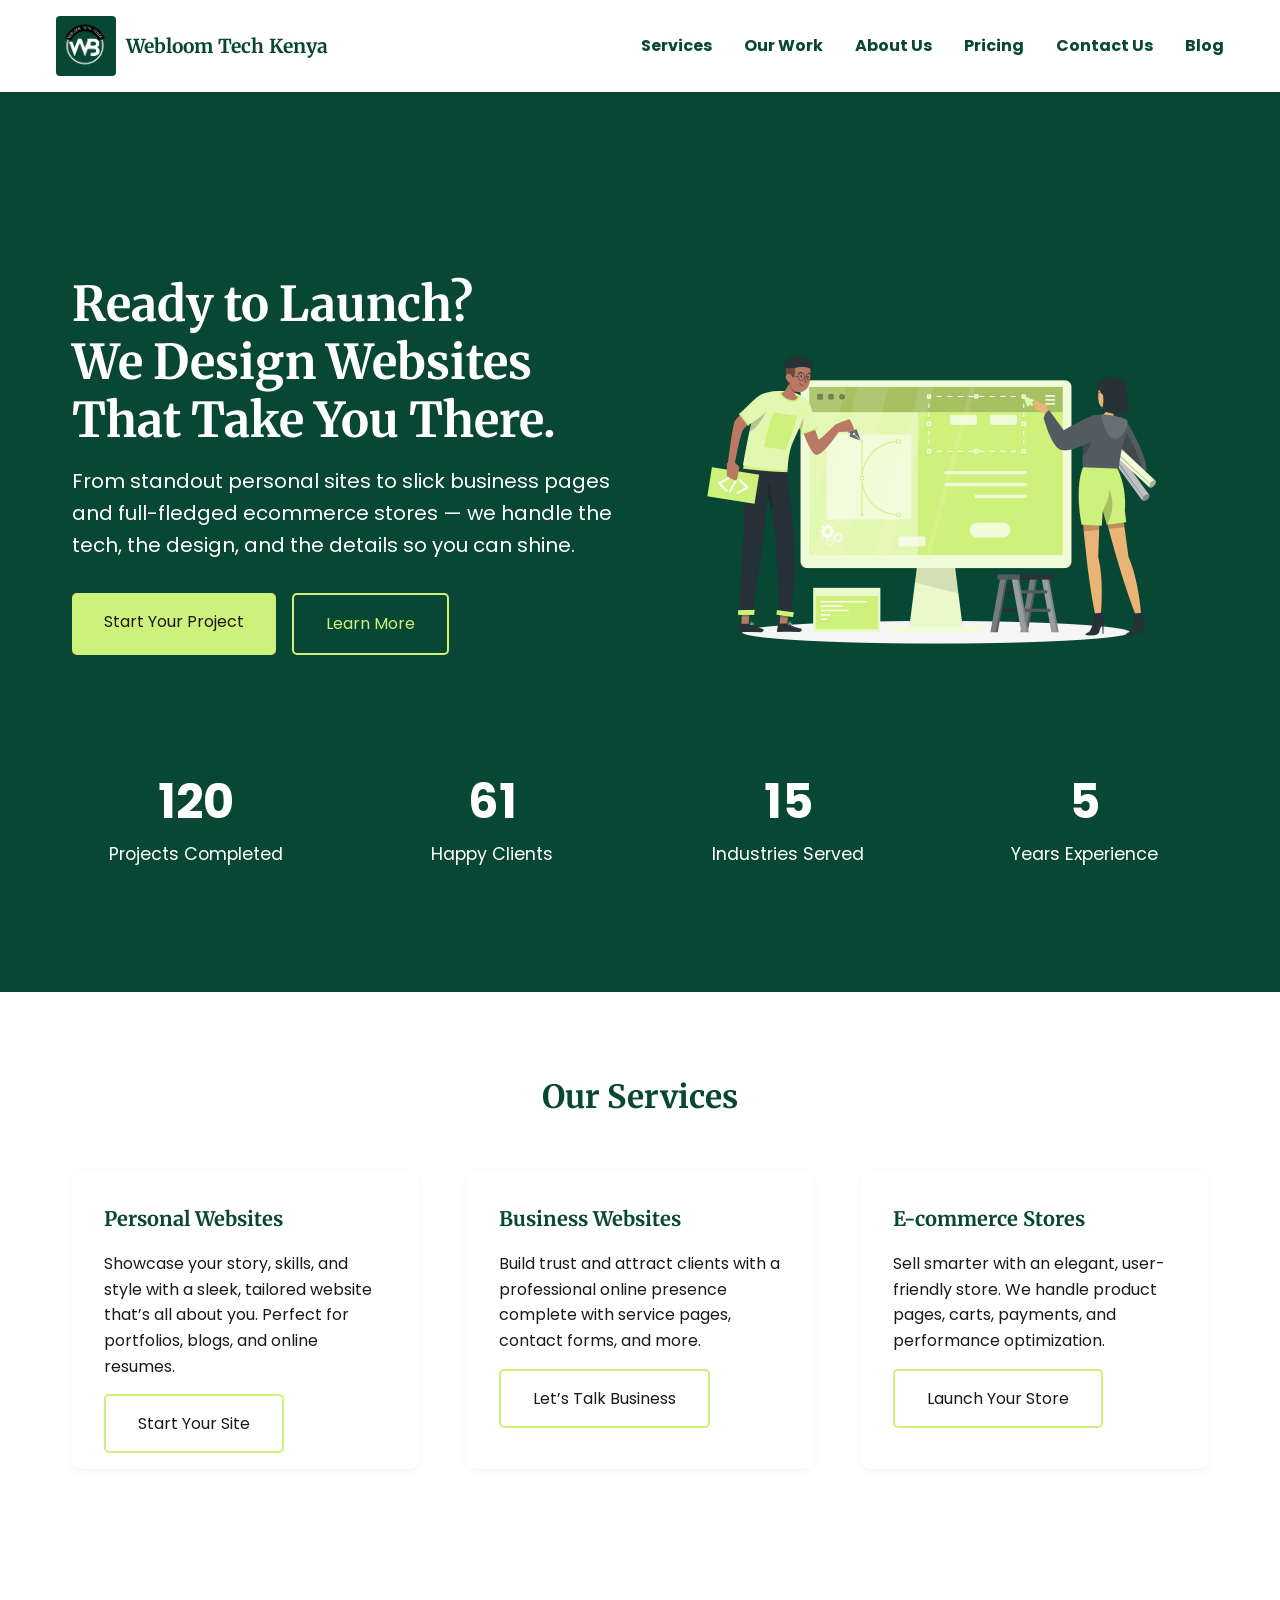
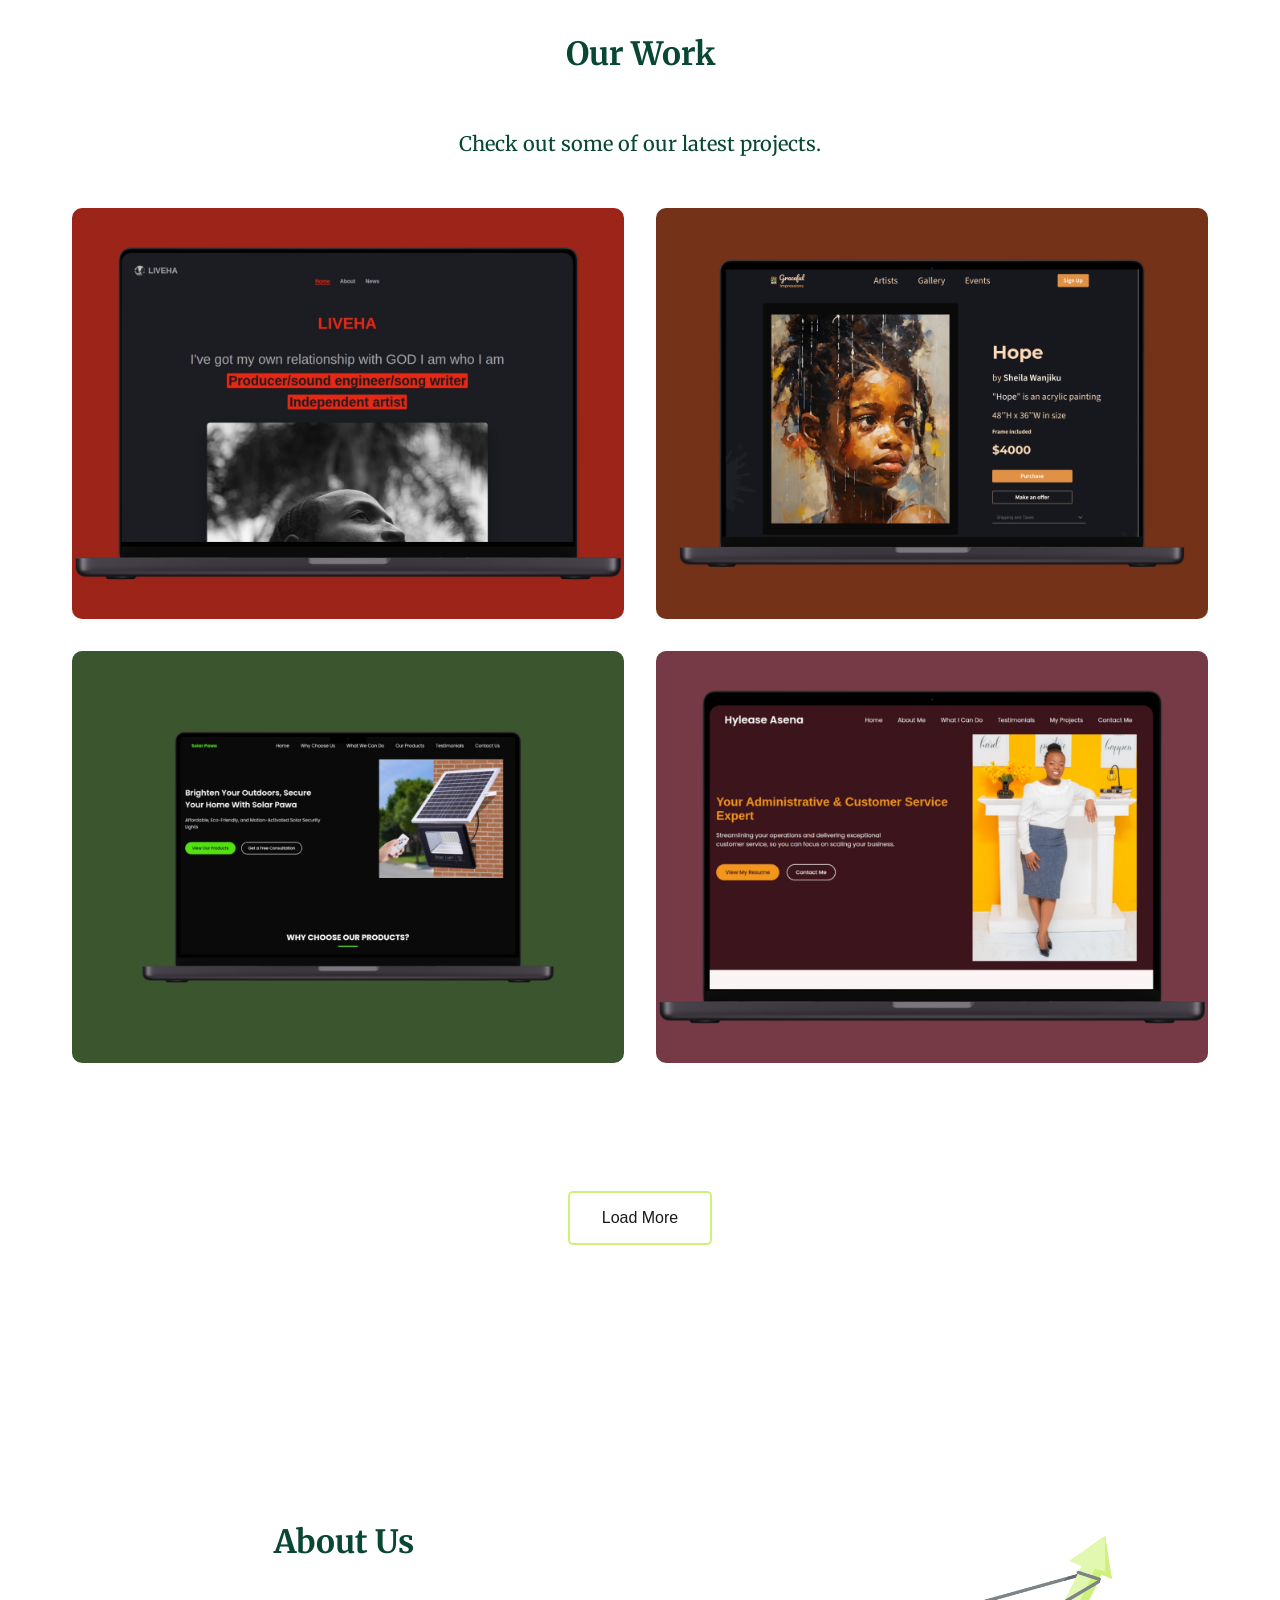
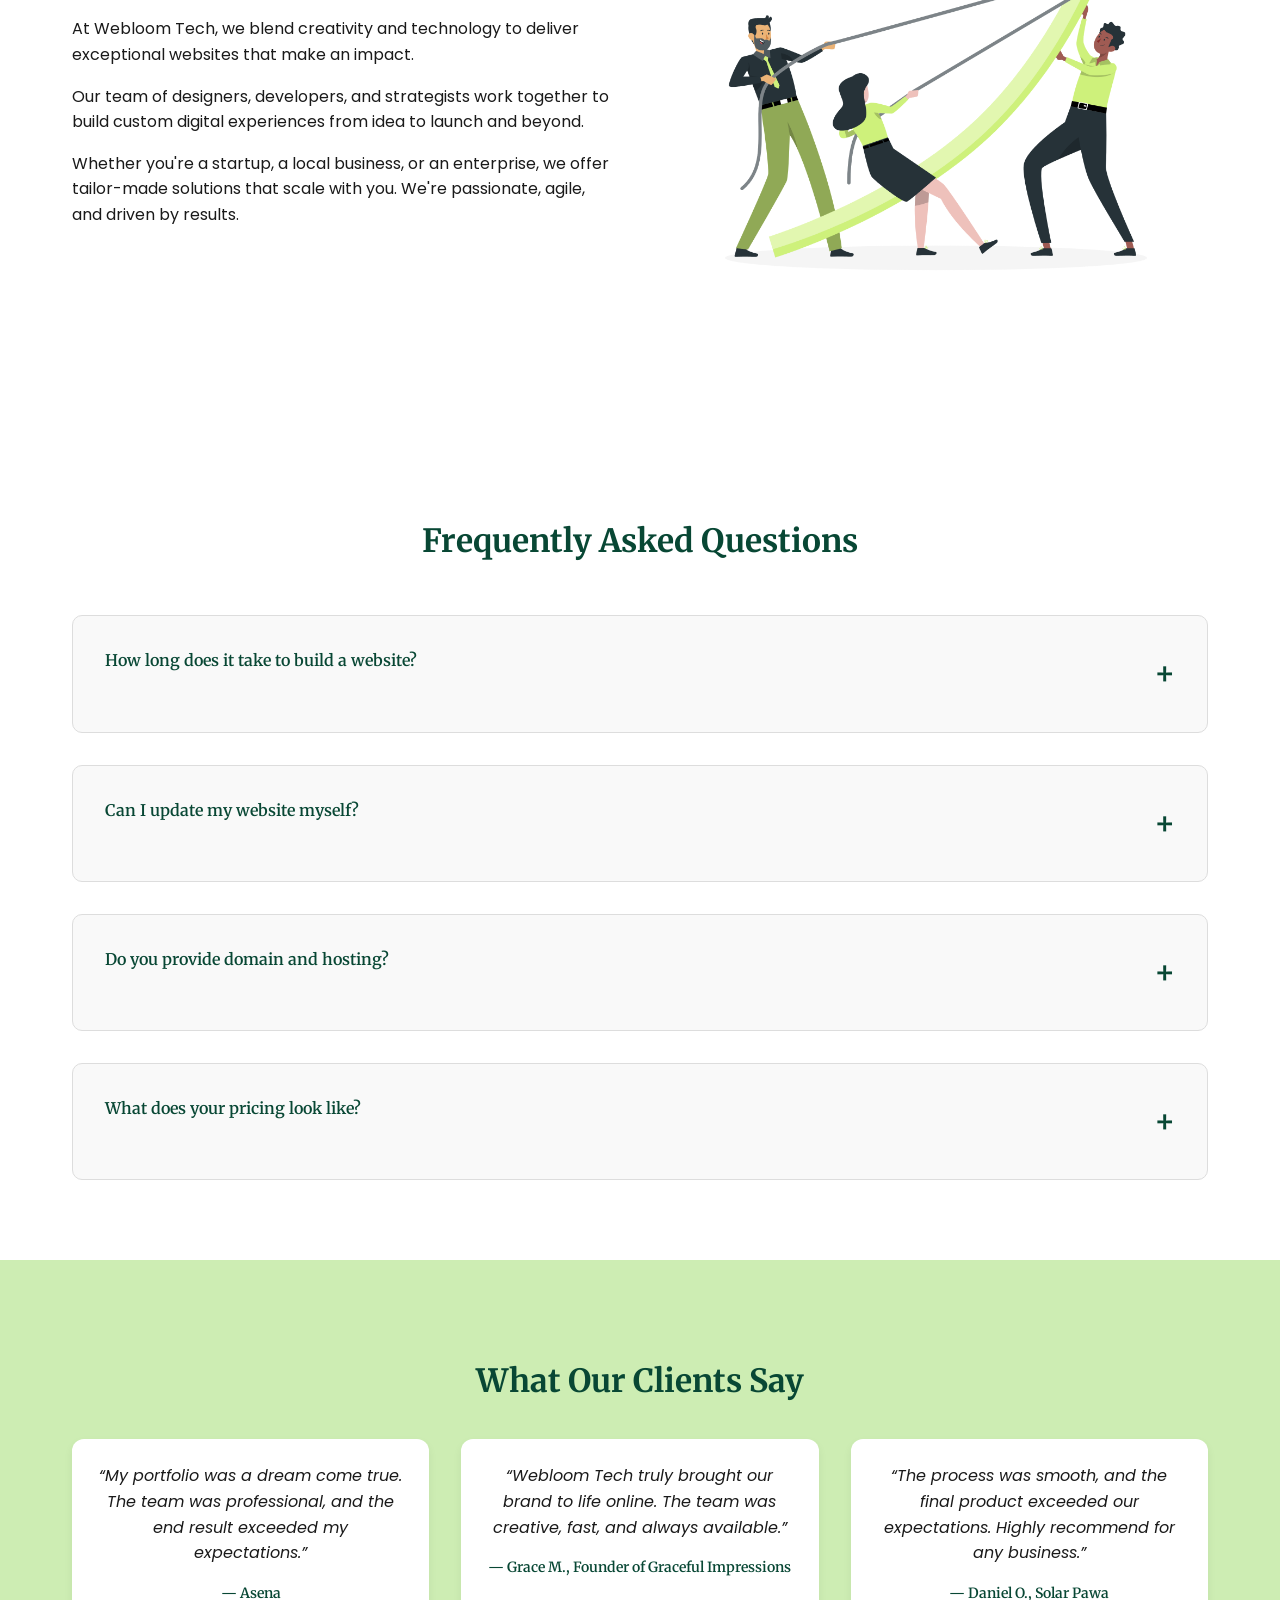
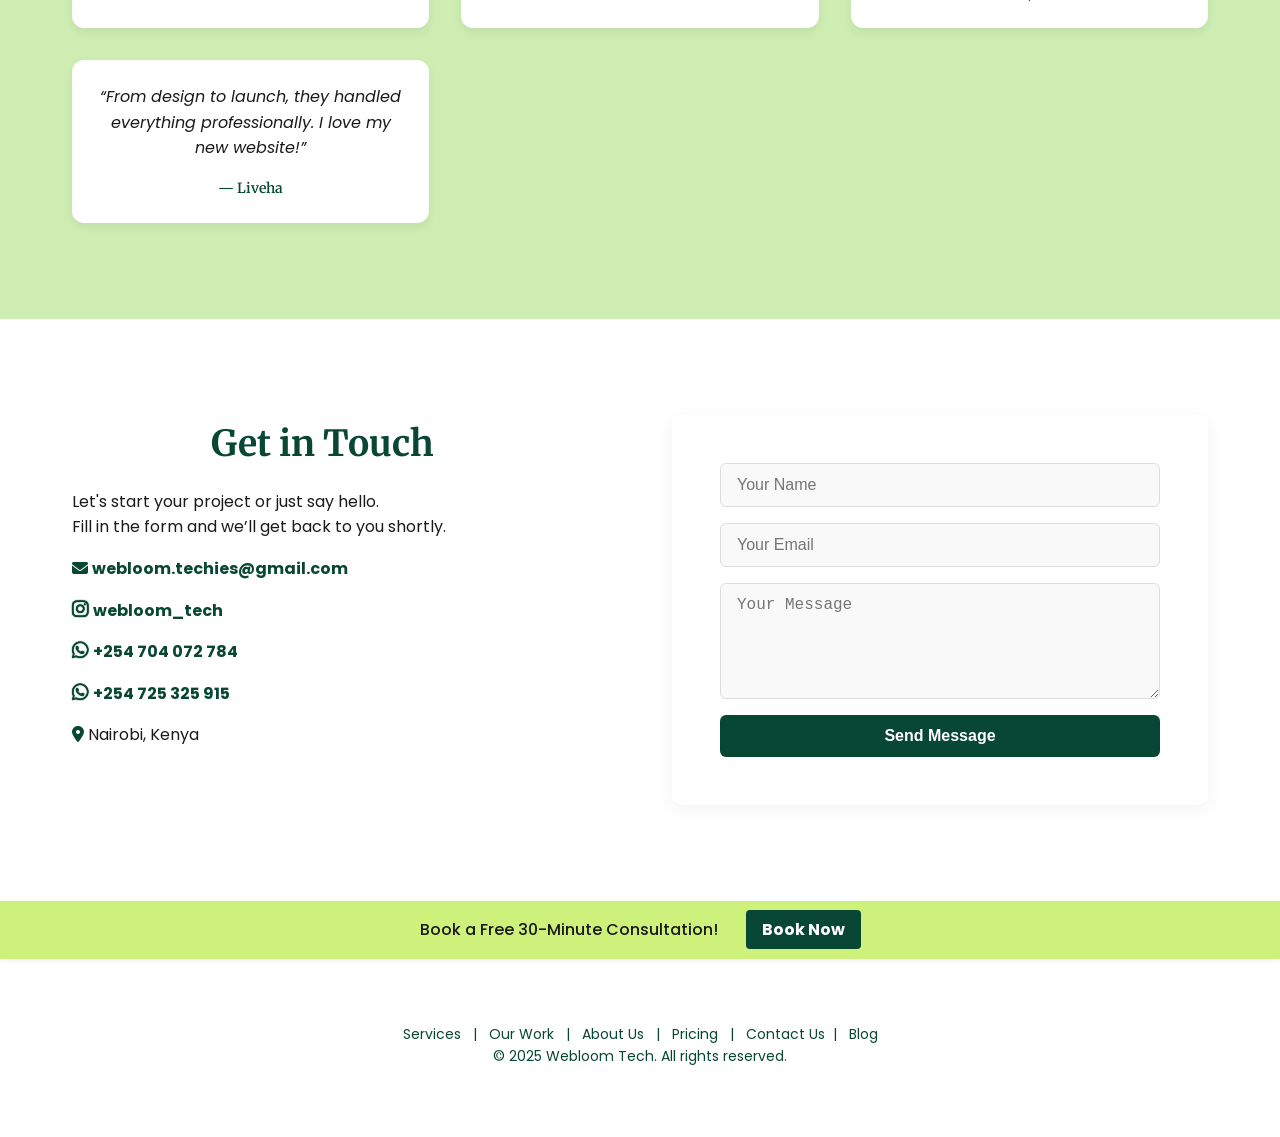
==== commit e891d61d: "added new form loading" ====
--- a/index.html
+++ b/index.html
@@ -193,7 +193,7 @@
             <h3>Personal Websites</h3>
             <p>Showcase your story, skills, and style with a sleek, tailored website that’s all about you. Perfect for
               portfolios, blogs, and online resumes.</p>
-            <a href="https://tally.so/r/3qXby2" class="btn btn-outline green">Start Your Site</a>
+            <a href="https://tally.so/r/3qXby2" class="btn btn-outline green" target="_blank">Start Your Site</a>
           </div>
 
           <!-- Business Websites -->
@@ -201,7 +201,7 @@
             <h3>Business Websites</h3>
             <p>Build trust and attract clients with a professional online presence complete with service pages, contact
               forms, and more.</p>
-            <a href="https://tally.so/r/3qXby2" class="btn btn-outline green">Let’s Talk Business</a>
+            <a href="https://tally.so/r/3qXby2" class="btn btn-outline green" target="_blank">Let’s Talk Business</a>
           </div>
 
           <!-- E-commerce Stores -->
@@ -209,7 +209,7 @@
             <h3>E-commerce Stores</h3>
             <p>Sell smarter with an elegant, user-friendly store. We handle product pages, carts, payments, and
               performance optimization.</p>
-            <a href="https://tally.so/r/3qXby2" class="btn btn-outline green">Launch Your Store</a>
+            <a href="https://tally.so/r/3qXby2" class="btn btn-outline green" target="_blank">Launch Your Store</a>
           </div>
         </div>
       </div>
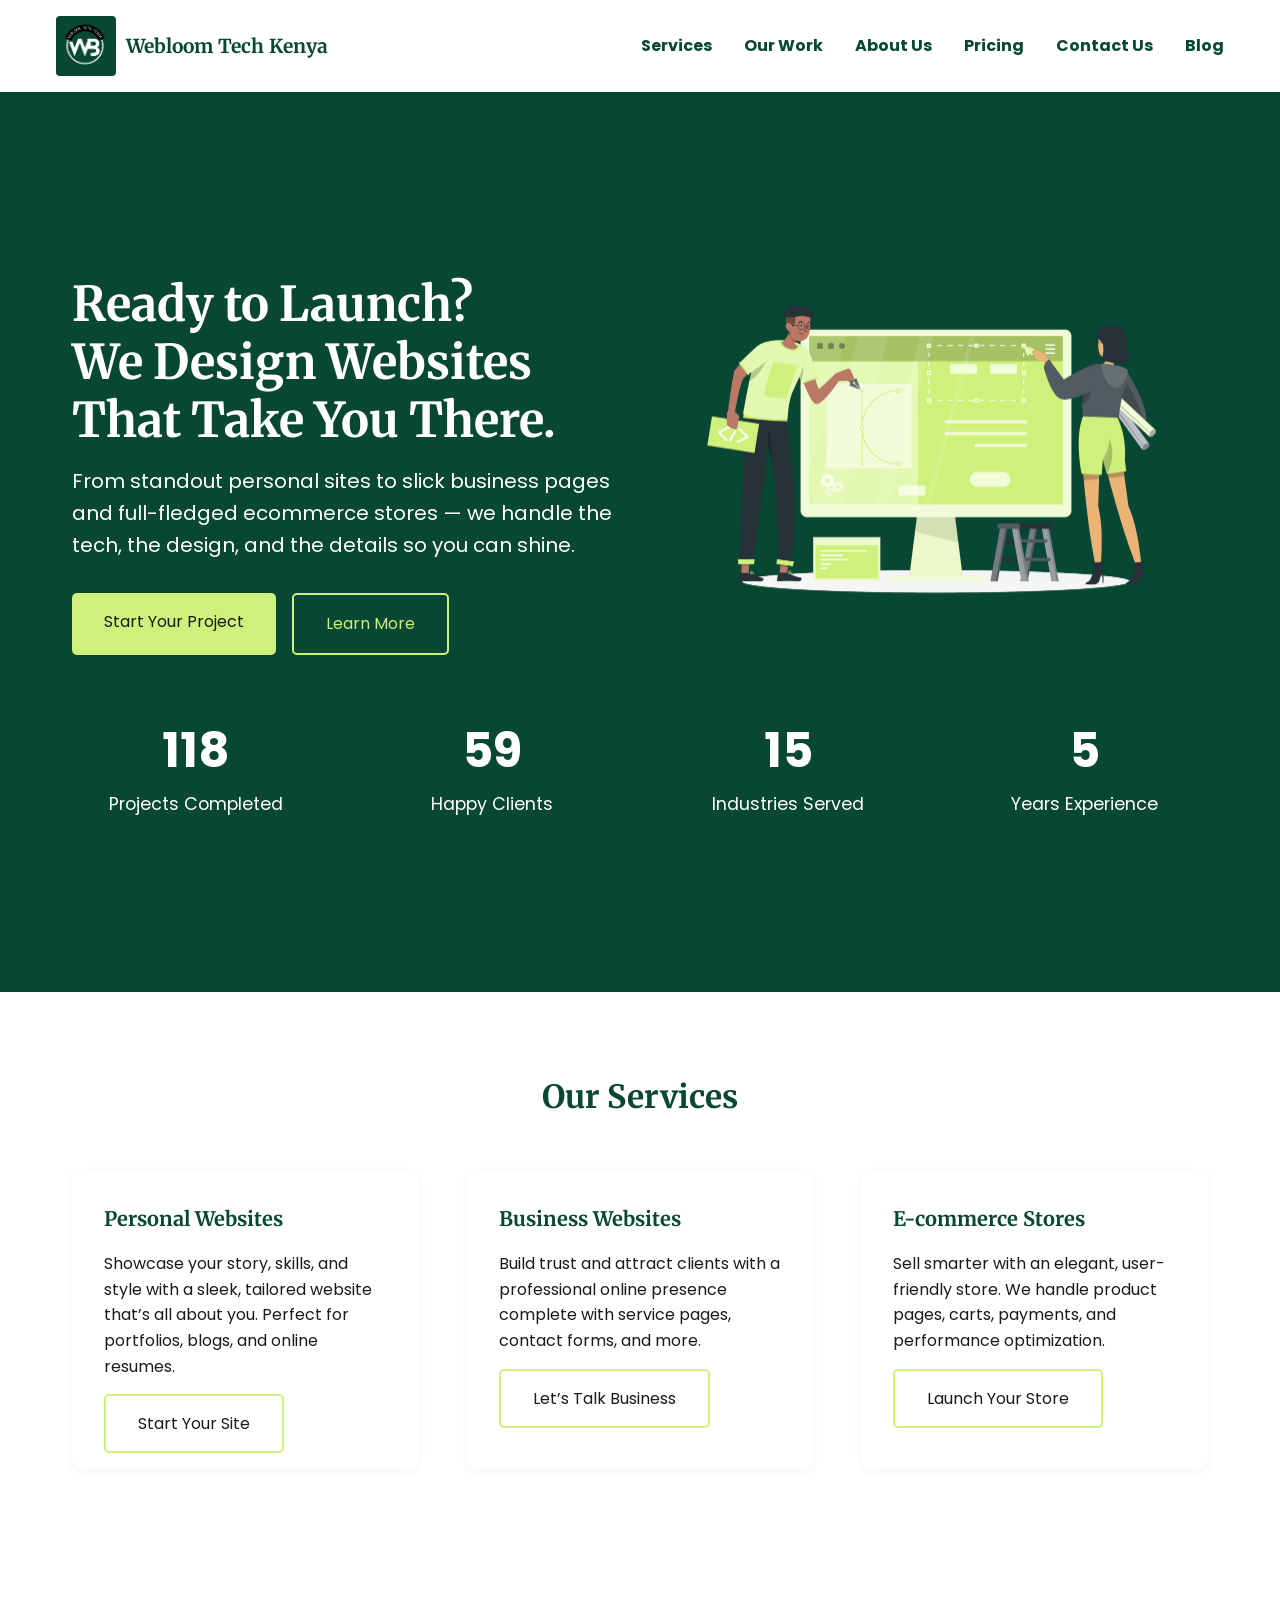
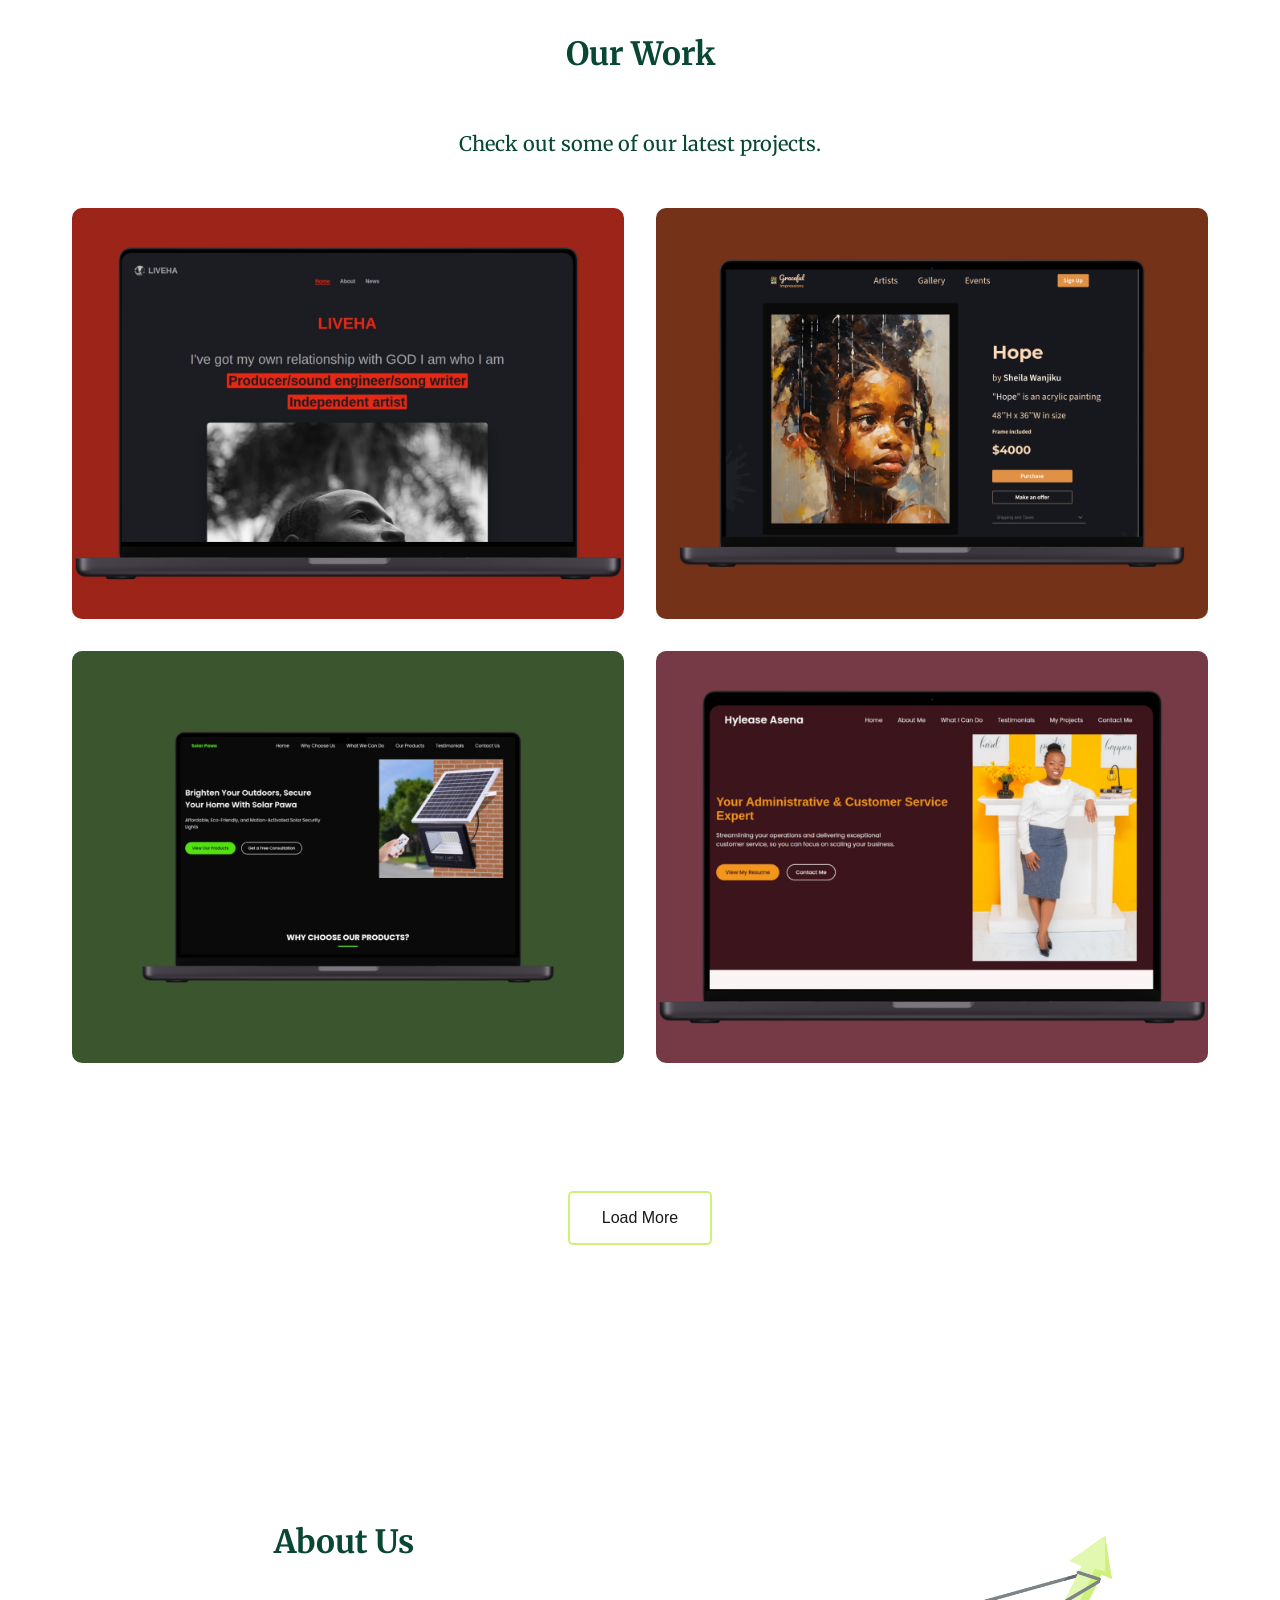
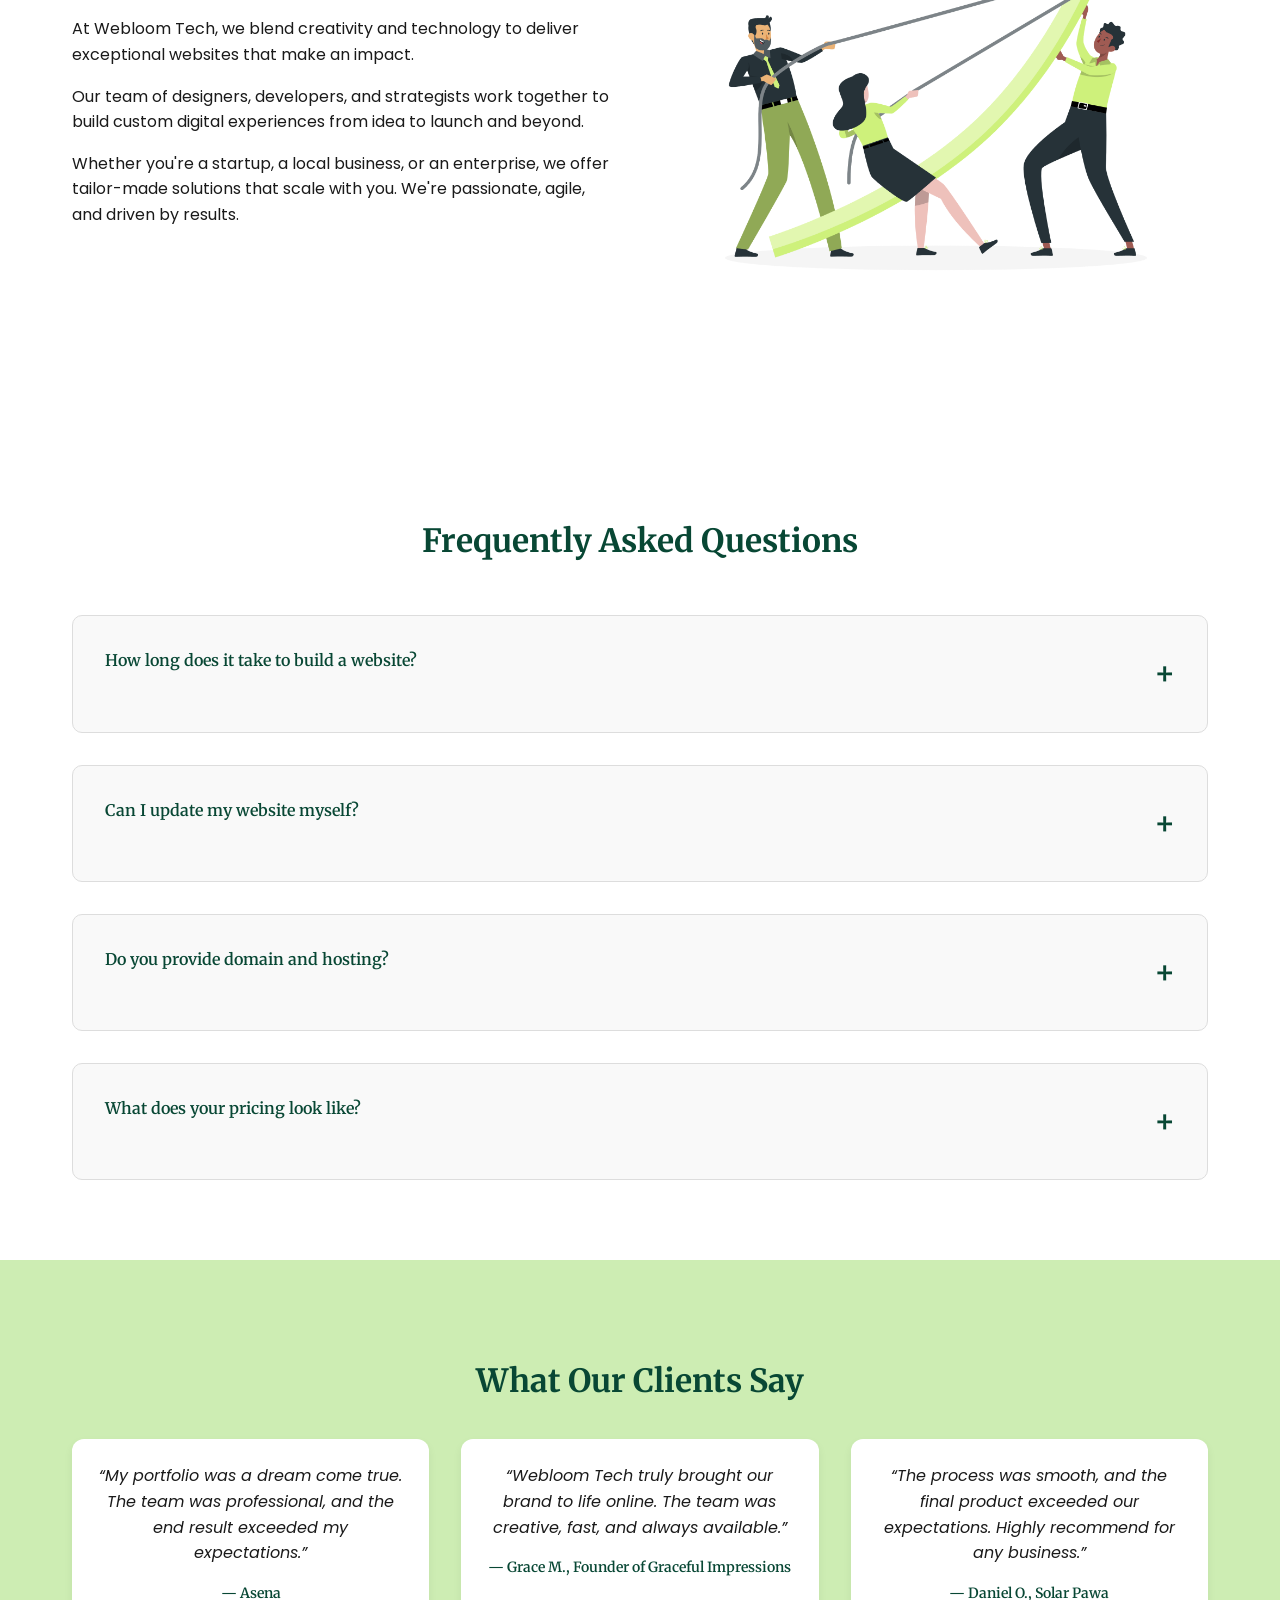
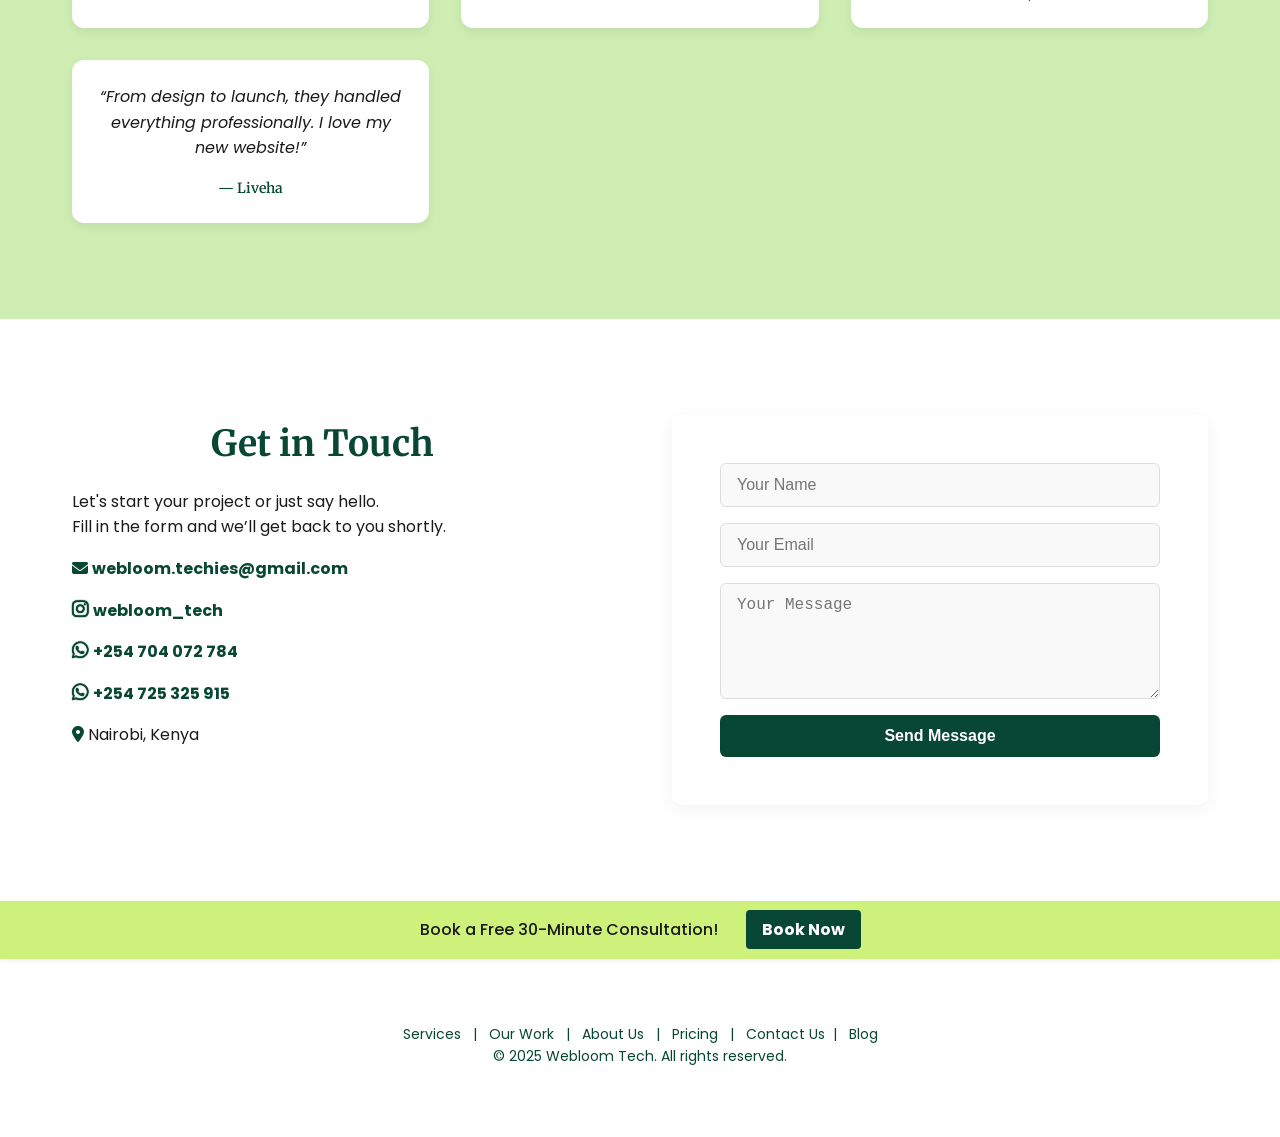
==== commit fa6f5785: "added awesome loader" ====
--- a/index.html
+++ b/index.html
@@ -106,7 +106,11 @@
 
   <div id="preloader">
     <div class="loader"></div>
+    <div class="glow-text">Webloom Tech 🚀</div>
   </div>
+
+
+
 
   <nav class="navbar">
     <div class="container">
@@ -156,7 +160,7 @@
           </div>
 
           <div class="hero-image" data-aos="fade-left" loading="lazy">
-            <img src="assets/images/hero-image.png" alt="Web design illustration" />
+            <img src="assets/images/hero-img.png" alt="Web design illustration" />
           </div>
         </div>
 
@@ -356,7 +360,7 @@
     </section>
 
 
-    
+
 
     <section class="section" id="contact">
       <div class="container contact-grid">
@@ -390,7 +394,7 @@
         </form>
 
 
-        
+
       </div>
     </section>
 
--- a/assets/css/styles.css
+++ b/assets/css/styles.css
@@ -177,6 +177,7 @@
   display: flex;
   align-items: center;
   padding: var(--space-xl) var(--space-md);
+  /* padding: 0 var(--space-md); */
 }
 
 .hero-container {
@@ -962,7 +963,6 @@
   color: var(--text-color);
 }
 
-/* Preloader */
 #preloader {
   position: fixed;
   top: 0;
@@ -971,6 +971,7 @@
   height: 100%;
   background: var(--bg-main, #1c1d22); /* fallback if --bg-main missing */
   display: flex;
+  flex-direction: column; /* stack spinner + text vertically */
   align-items: center;
   justify-content: center;
   z-index: 9999;
@@ -983,6 +984,23 @@
   border-top: 6px solid var(--accent-red, #084734);
   border-radius: 50%;
   animation: spin 1s linear infinite;
+  margin-bottom: 1rem; /* space below spinner */
+}
+
+.preloader-text {
+  color: white;
+  font-size: 1.25rem;
+  font-weight: 600;
+  letter-spacing: 1px;
+  opacity: 0.8;
+  animation: fadeIn 1.5s ease-in-out infinite alternate;
+}
+
+.preloader-logo {
+  width: 120px;
+  height: auto;
+  opacity: 0.9;
+  animation: fadeIn 1.5s ease-in-out infinite alternate;
 }
 
 /* Spin Animation */
@@ -994,6 +1012,39 @@
     transform: rotate(360deg);
   }
 }
+
+/* Fade in animation for text/logo */
+@keyframes fadeIn {
+  from {
+    opacity: 0.3;
+  }
+  to {
+    opacity: 1;
+  }
+}
+
+
+.glow-text {
+  color: #fff;
+  font-size: 1.5rem;
+  font-weight: bold;
+  text-shadow: 0 0 5px #fff, 0 0 10px #0fa, 0 0 20px #0fa;
+  animation: glow 3s ease-in-out infinite alternate;
+  margin-top: 1rem;
+}
+
+@keyframes glow {
+  0% {
+    text-shadow: 0 0 5px #fff, 0 0 10px #0fa, 0 0 20px #0fa;
+  }
+  50% {
+    text-shadow: 0 0 8px #fff, 0 0 16px #0fa, 0 0 24px #0fa;
+  }
+  100% {
+    text-shadow: 0 0 10px #fff, 0 0 20px #0fa, 0 0 30px #0fa;
+  }
+}
+
 
 
 
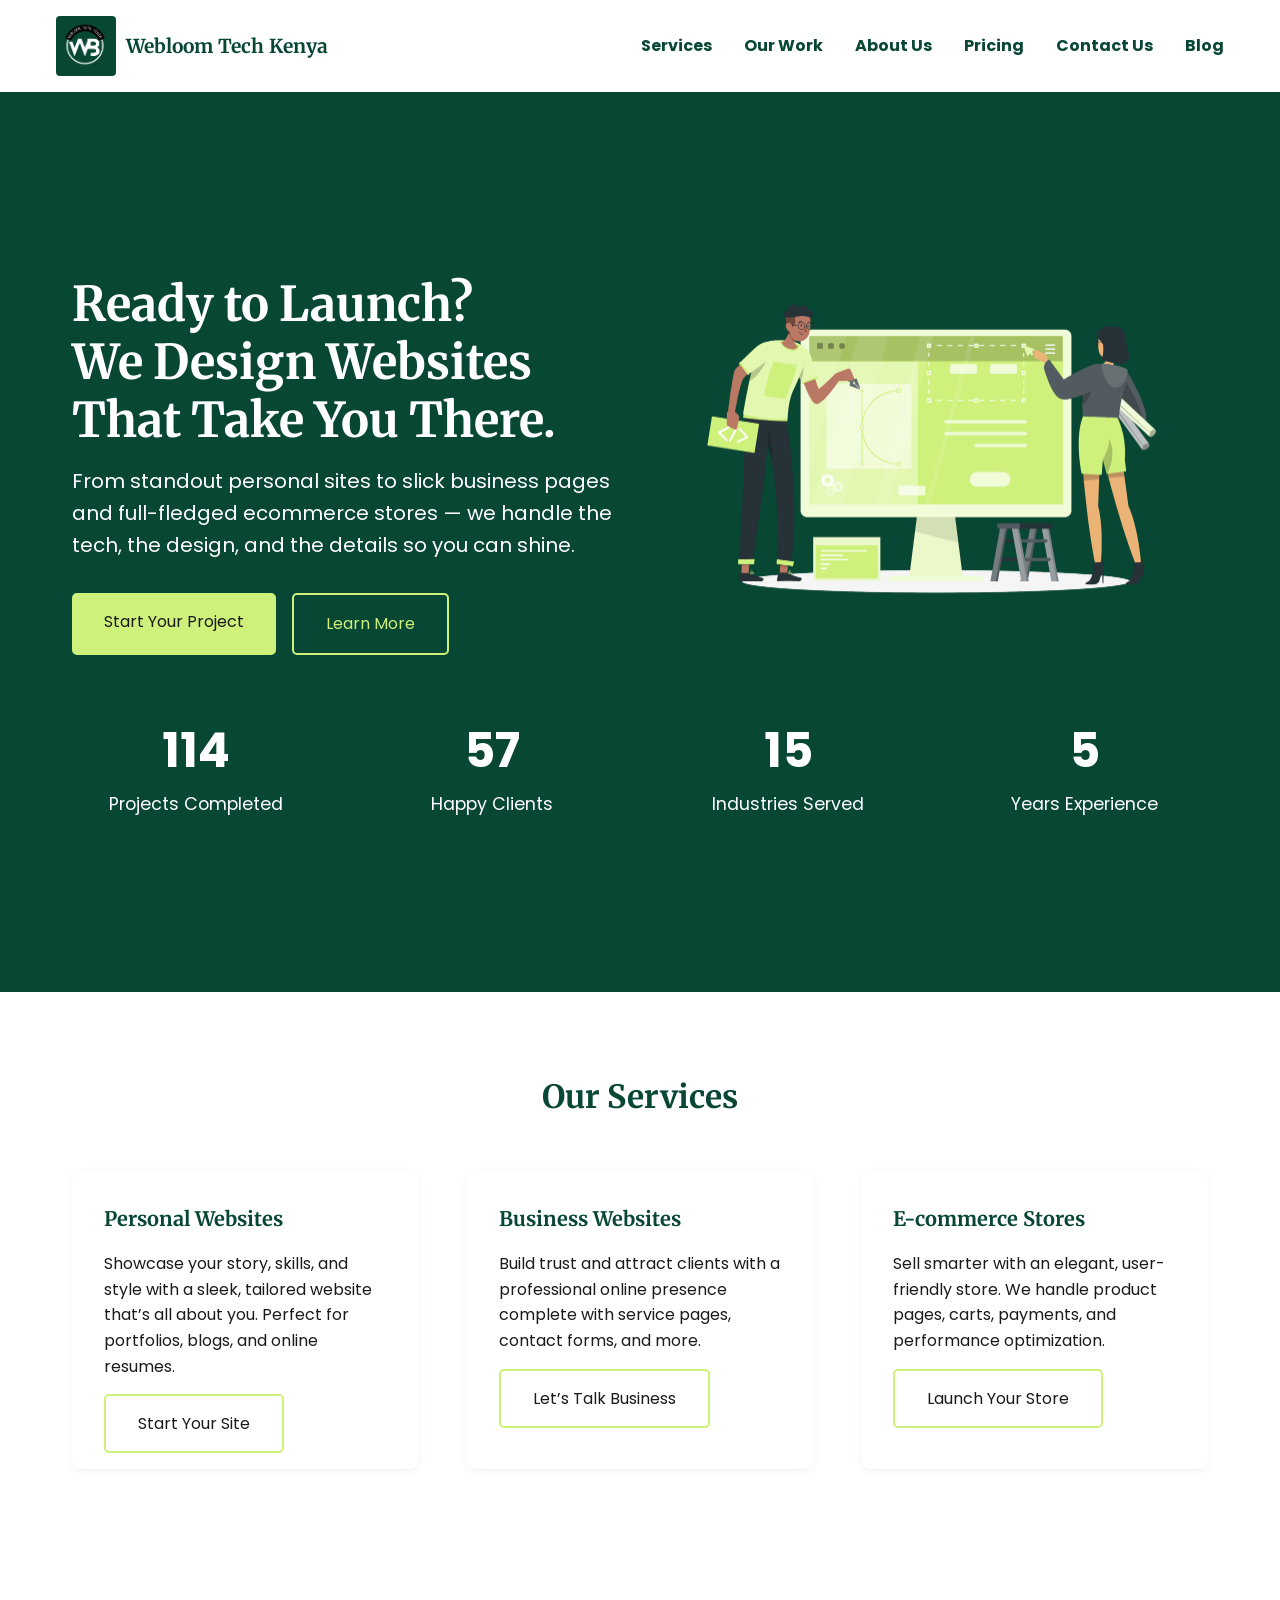
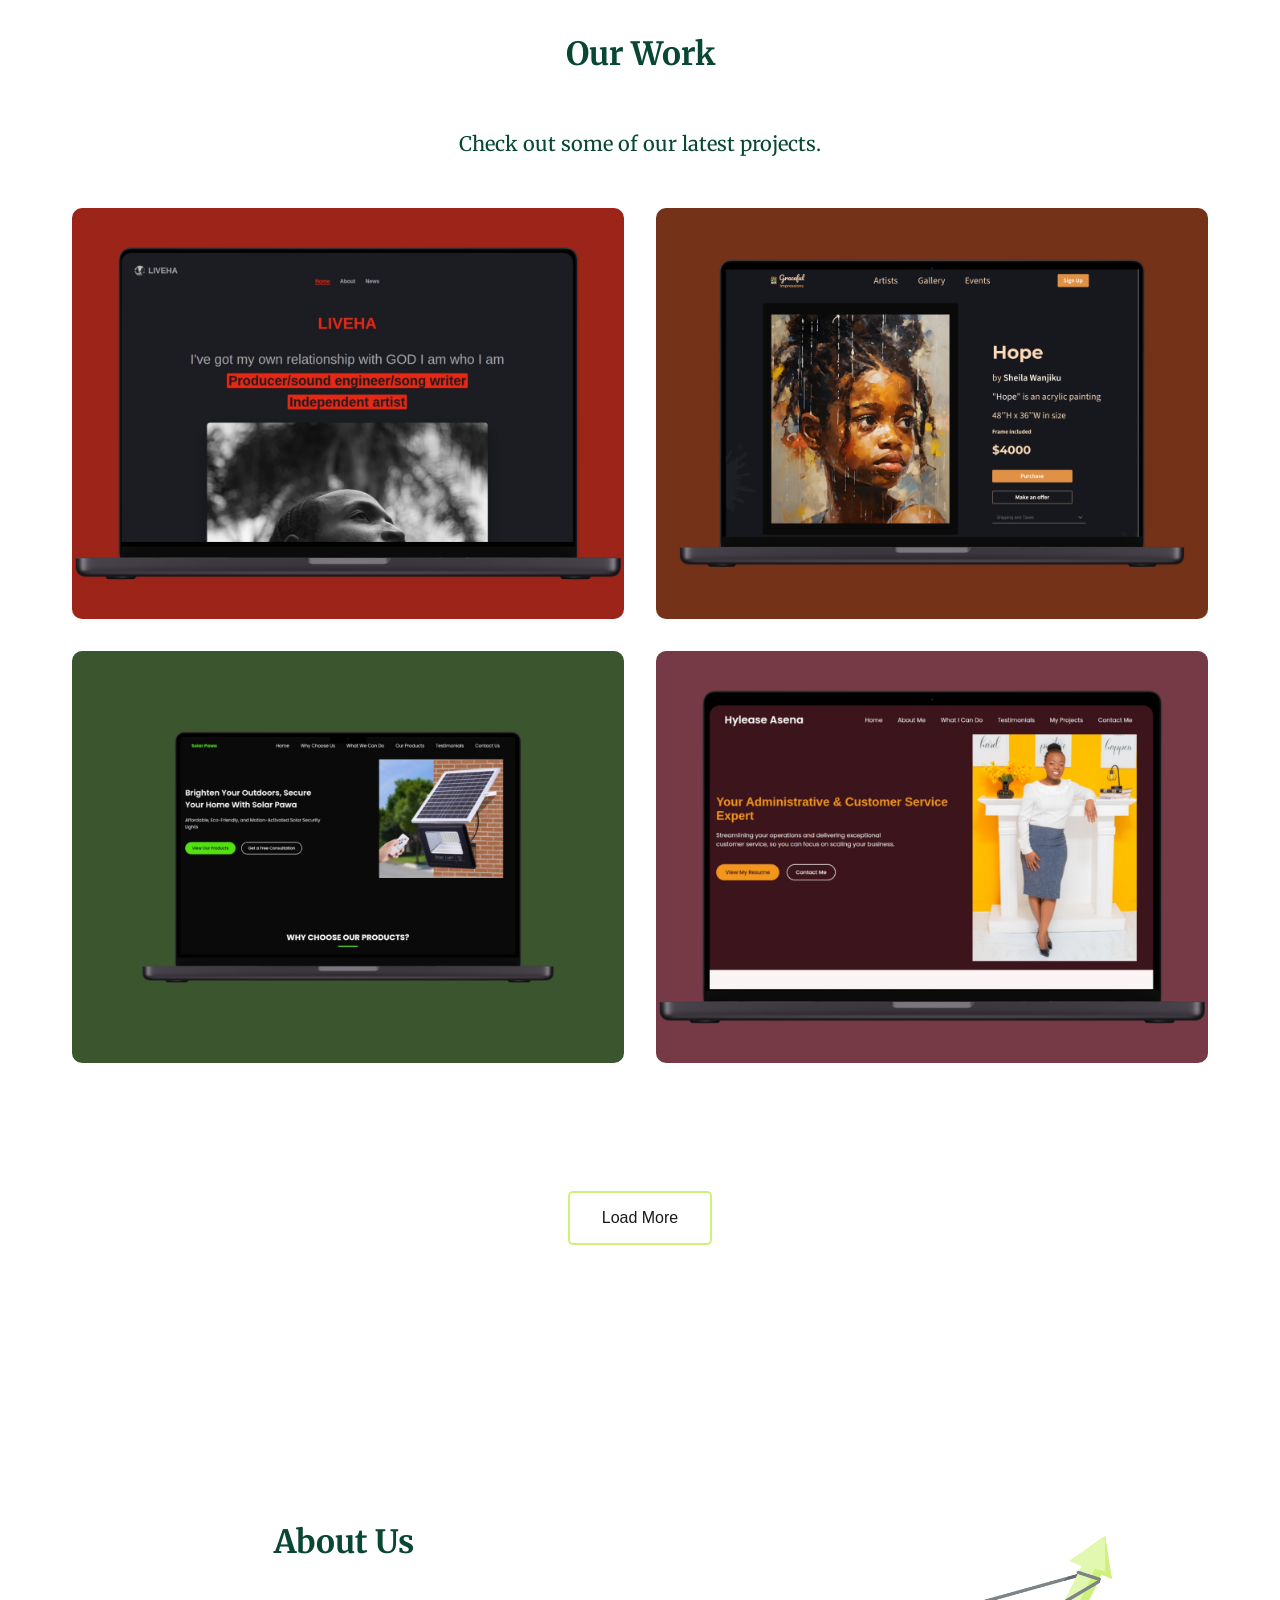
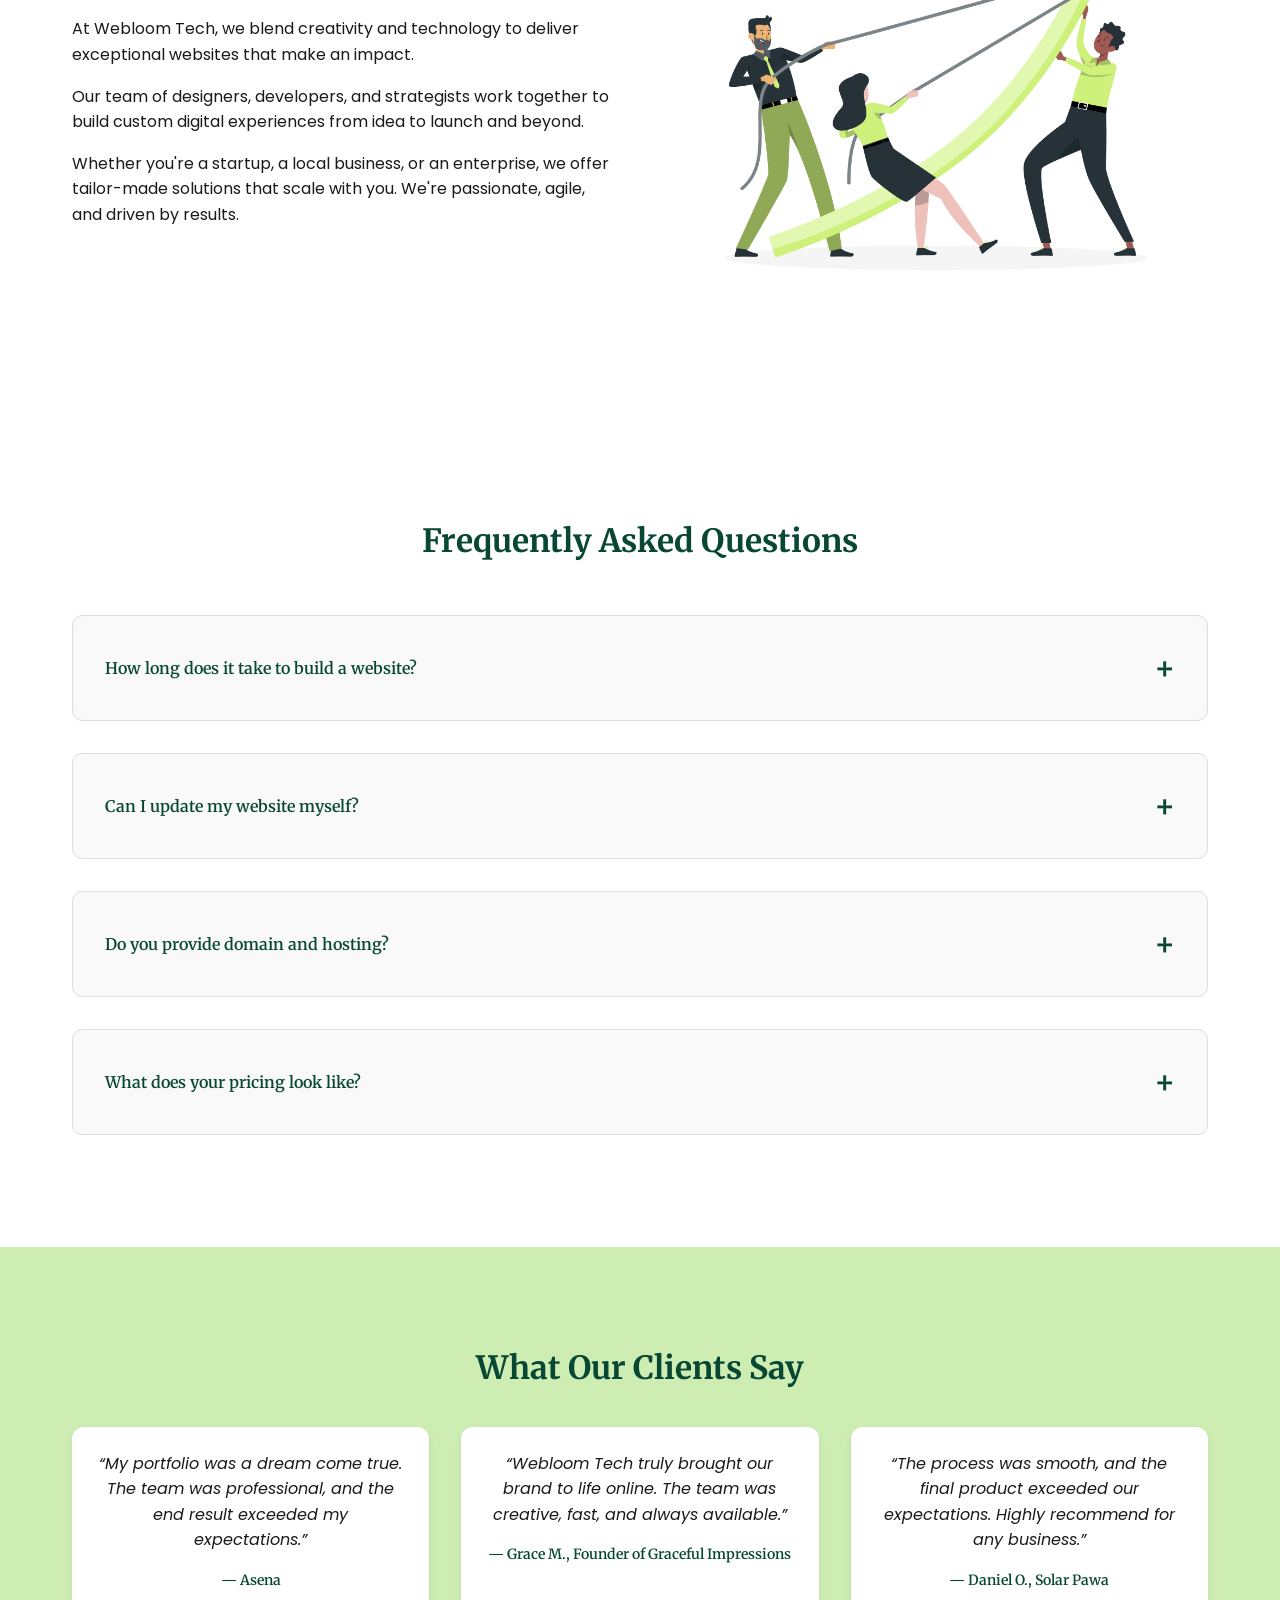
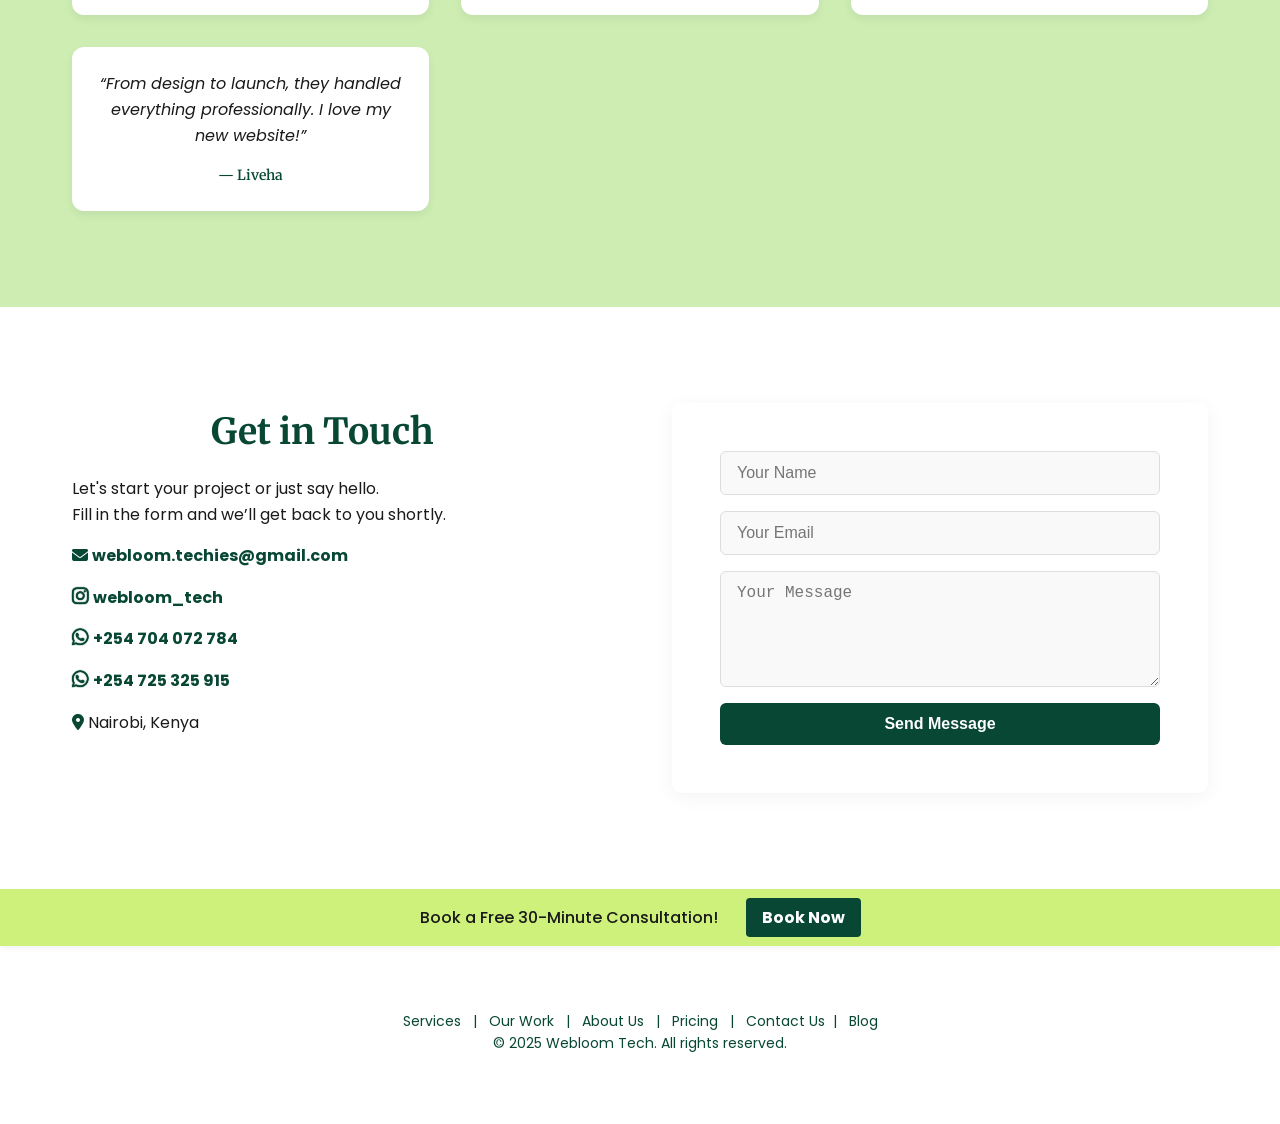
==== commit 71c47a66: "changed look of faq" ====
--- a/index.html
+++ b/index.html
@@ -299,7 +299,7 @@
       </div>
     </section>
 
-    <section class="section" id="faq">
+    <!-- <section class="section" id="faq">
       <div class="container">
         <h2 class="section-title">Frequently Asked Questions</h2>
         <div class="faq-grid">
@@ -328,7 +328,48 @@
 
         </div>
       </div>
-    </section>
+    </section> -->
+
+    <section class="section" id="faq">
+      <div class="container">
+        <h2 class="section-title">Frequently Asked Questions</h2>
+        <div class="faq-grid">
+
+          <div class="faq-item">
+            <button class="faq-question">How long does it take to build a website?</button>
+            <div class="faq-answer">
+              <p>It depends on the size and complexity. Simple sites can take 1–2 weeks, while ecommerce projects may
+                take
+                3–5 weeks.</p>
+            </div>
+          </div>
+
+          <div class="faq-item">
+            <button class="faq-question">Can I update my website myself?</button>
+            <div class="faq-answer">
+              <p>Yes. We build on platforms that allow easy updates, and we can also train you on how to manage your
+                site.</p>
+            </div>
+          </div>
+
+          <div class="faq-item">
+            <button class="faq-question">Do you provide domain and hosting?</button>
+            <div class="faq-answer">
+              <p>We can help you purchase a domain and set up reliable hosting, or handle it all for you.</p>
+            </div>
+          </div>
+
+          <div class="faq-item">
+            <button class="faq-question">What does your pricing look like?</button>
+            <div class="faq-answer">
+              <p>Our prices vary depending on the scope. We offer flexible packages to match your budget and goals.</p>
+            </div>
+          </div>
+
+        </div>
+      </div>
+    </section>
+
 
     <section class="section testimonials" id="testimonials">
       <div class="container">
--- a/assets/css/styles.css
+++ b/assets/css/styles.css
@@ -553,7 +553,7 @@
 
 
 /* FAQ Section - Updated */
-#faq {
+/* #faq {
   background-color: var(--bg-color);
   color: var(--text-color);
 }
@@ -614,8 +614,86 @@
   color: var(--text-color);
 }
 
-
-
+.faq-item[open] p {
+  max-height: 500px;
+  opacity: 1;
+  transition: max-height 0.5s ease, opacity 0.5s ease;
+}
+
+.faq-item p {
+  max-height: 0;
+  overflow: hidden;
+  opacity: 0;
+  transition: max-height 0.5s ease, opacity 0.5s ease;
+} */
+
+.faq-item {
+  background-color: #f9f9f9;
+  border-radius: 10px;
+  border: 1px solid #ddd;
+  margin-bottom: var(--space-md);
+  overflow: hidden;
+  transition: background-color 0.3s ease;
+}
+
+.faq-question {
+  display: flex;
+  align-items: center;
+  justify-content: space-between;
+  width: 100%;
+  padding: var(--space-md);
+  background: none;
+  border: none;
+  text-align: left;
+  font-size: var(--text-base);
+  font-family: var(--font-secondary);
+  color: var(--primary-color);
+  font-weight: 600;
+  cursor: pointer;
+  gap: var(--space-sm); /* works now because of flex! */
+}
+
+.faq-question::after {
+  content: '+';
+  font-weight: bold;
+  font-size: 2rem;
+  color: var(--primary-color);
+  transition: transform 0.3s;
+}
+
+.faq-item.active .faq-question::after {
+  content: '-';
+}
+
+
+.faq-answer {
+  max-height: 0;
+  overflow: hidden;
+  transition: max-height 0.5s ease, opacity 0.5s ease;
+  opacity: 0;
+  padding: 0 var(--space-md);
+}
+
+.faq-item.active .faq-answer {
+  max-height: 500px; /* adjust as needed */
+  opacity: 1;
+  padding: var(--space-md);
+  
+}
+
+.faq-answer p {
+  margin: 0;
+  line-height: 1.5;
+  font-size: var(--text-base);
+  color: var(--text-color);
+  background: var(--bg-color);
+}
+
+
+
+
+
+/* Contact Section */
 .contact-text a:hover {
   text-decoration: underline;
 }
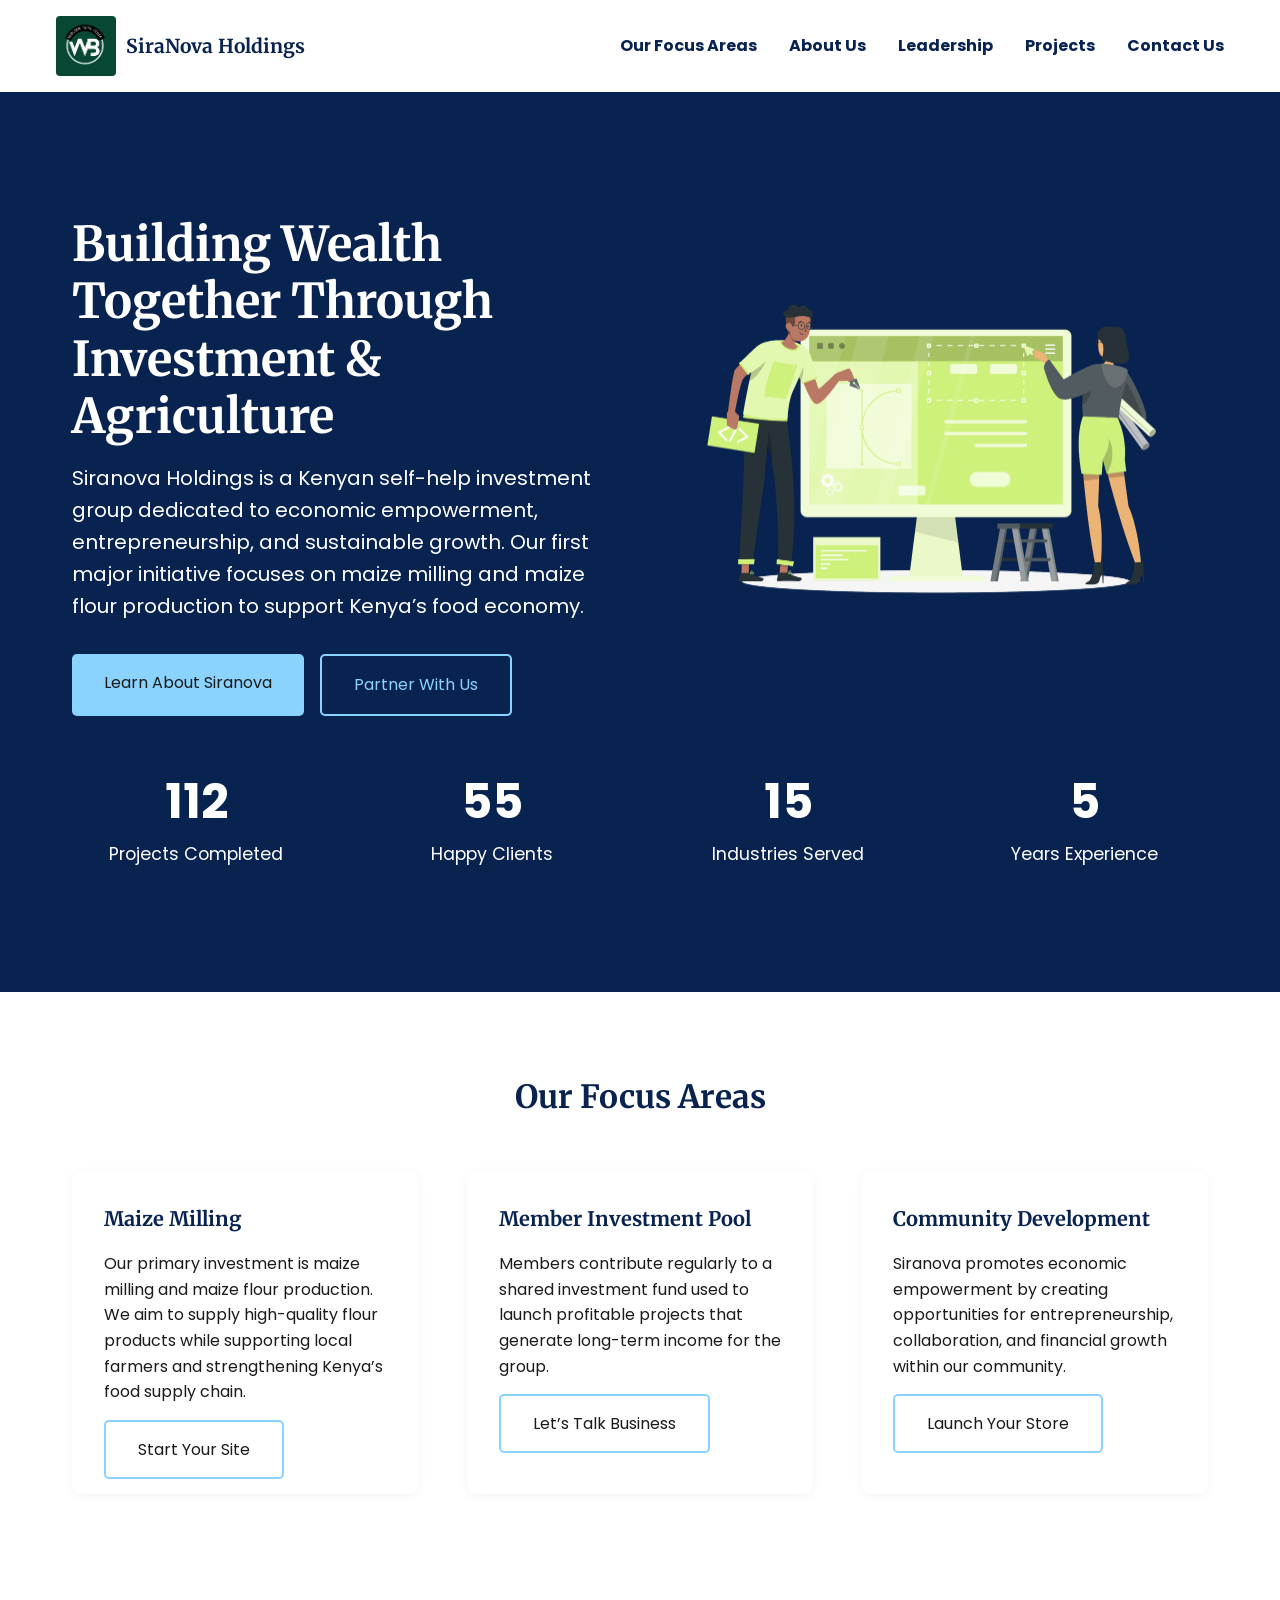
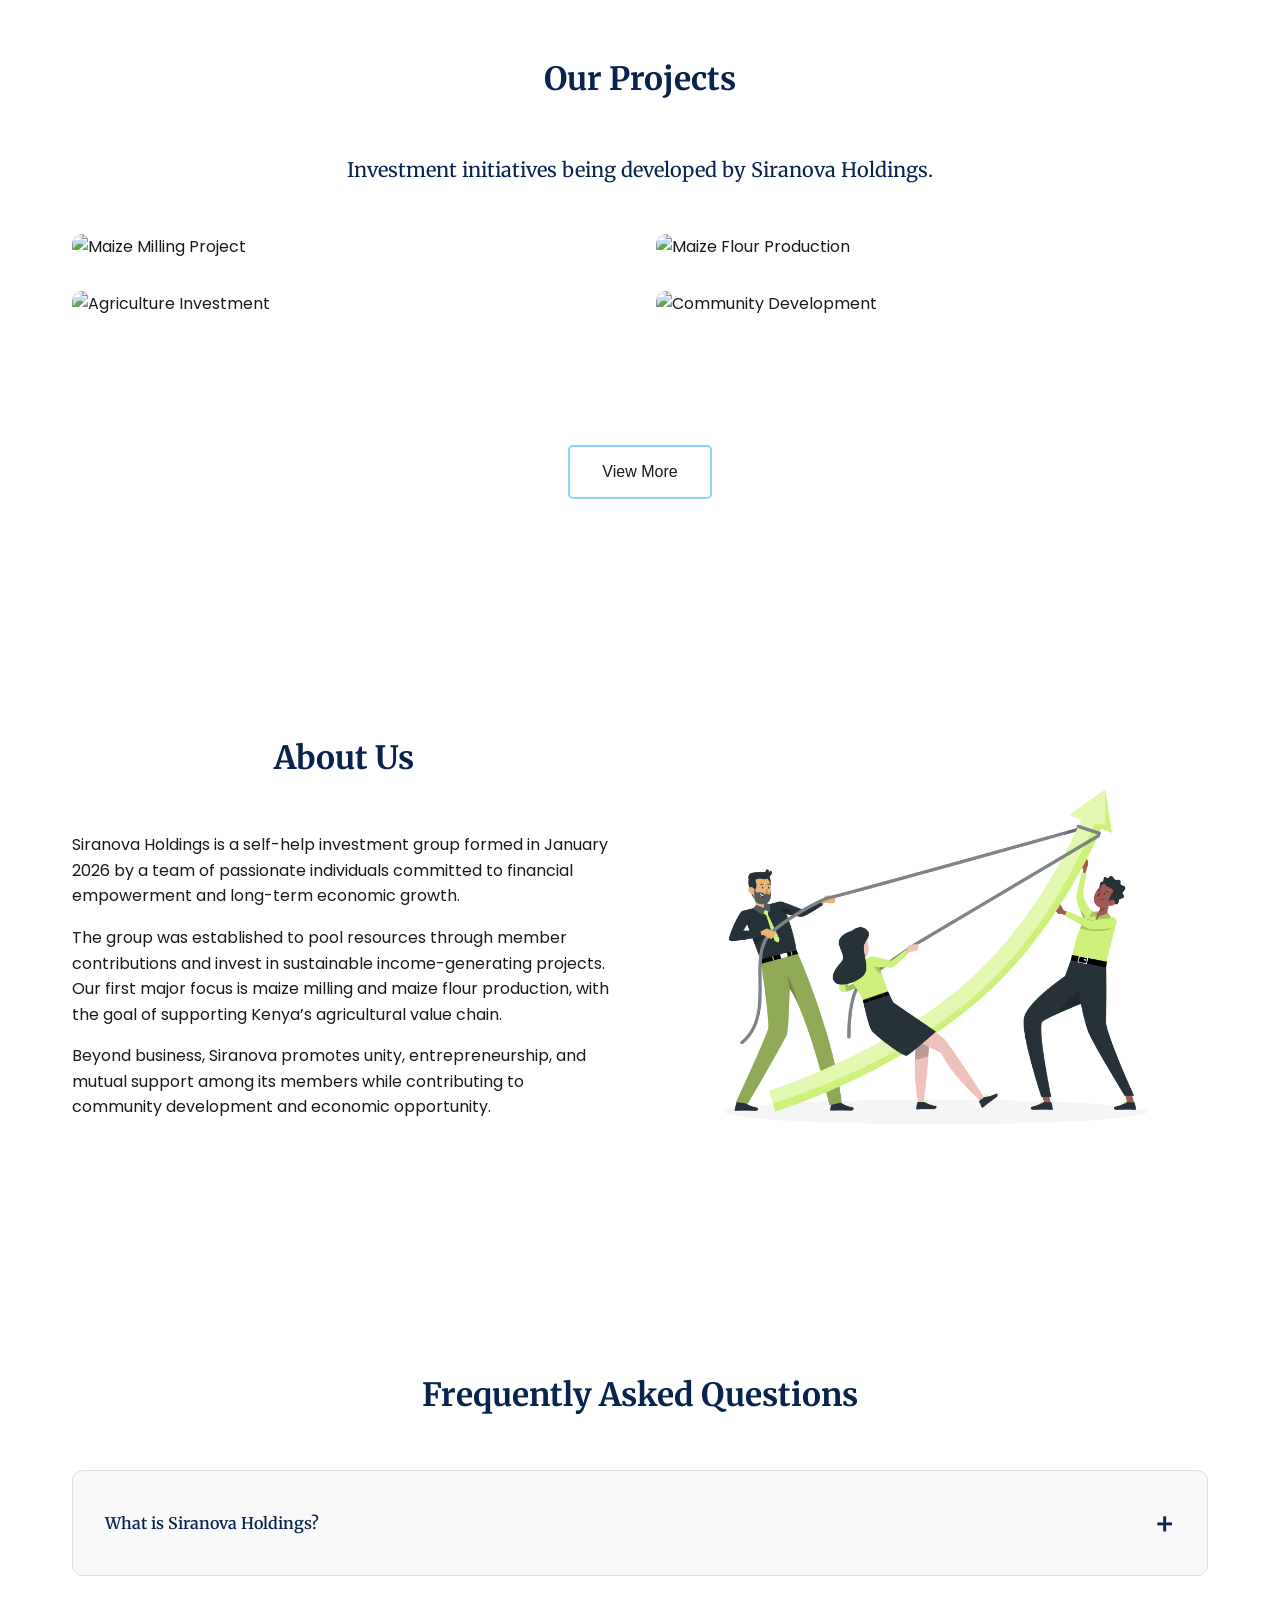
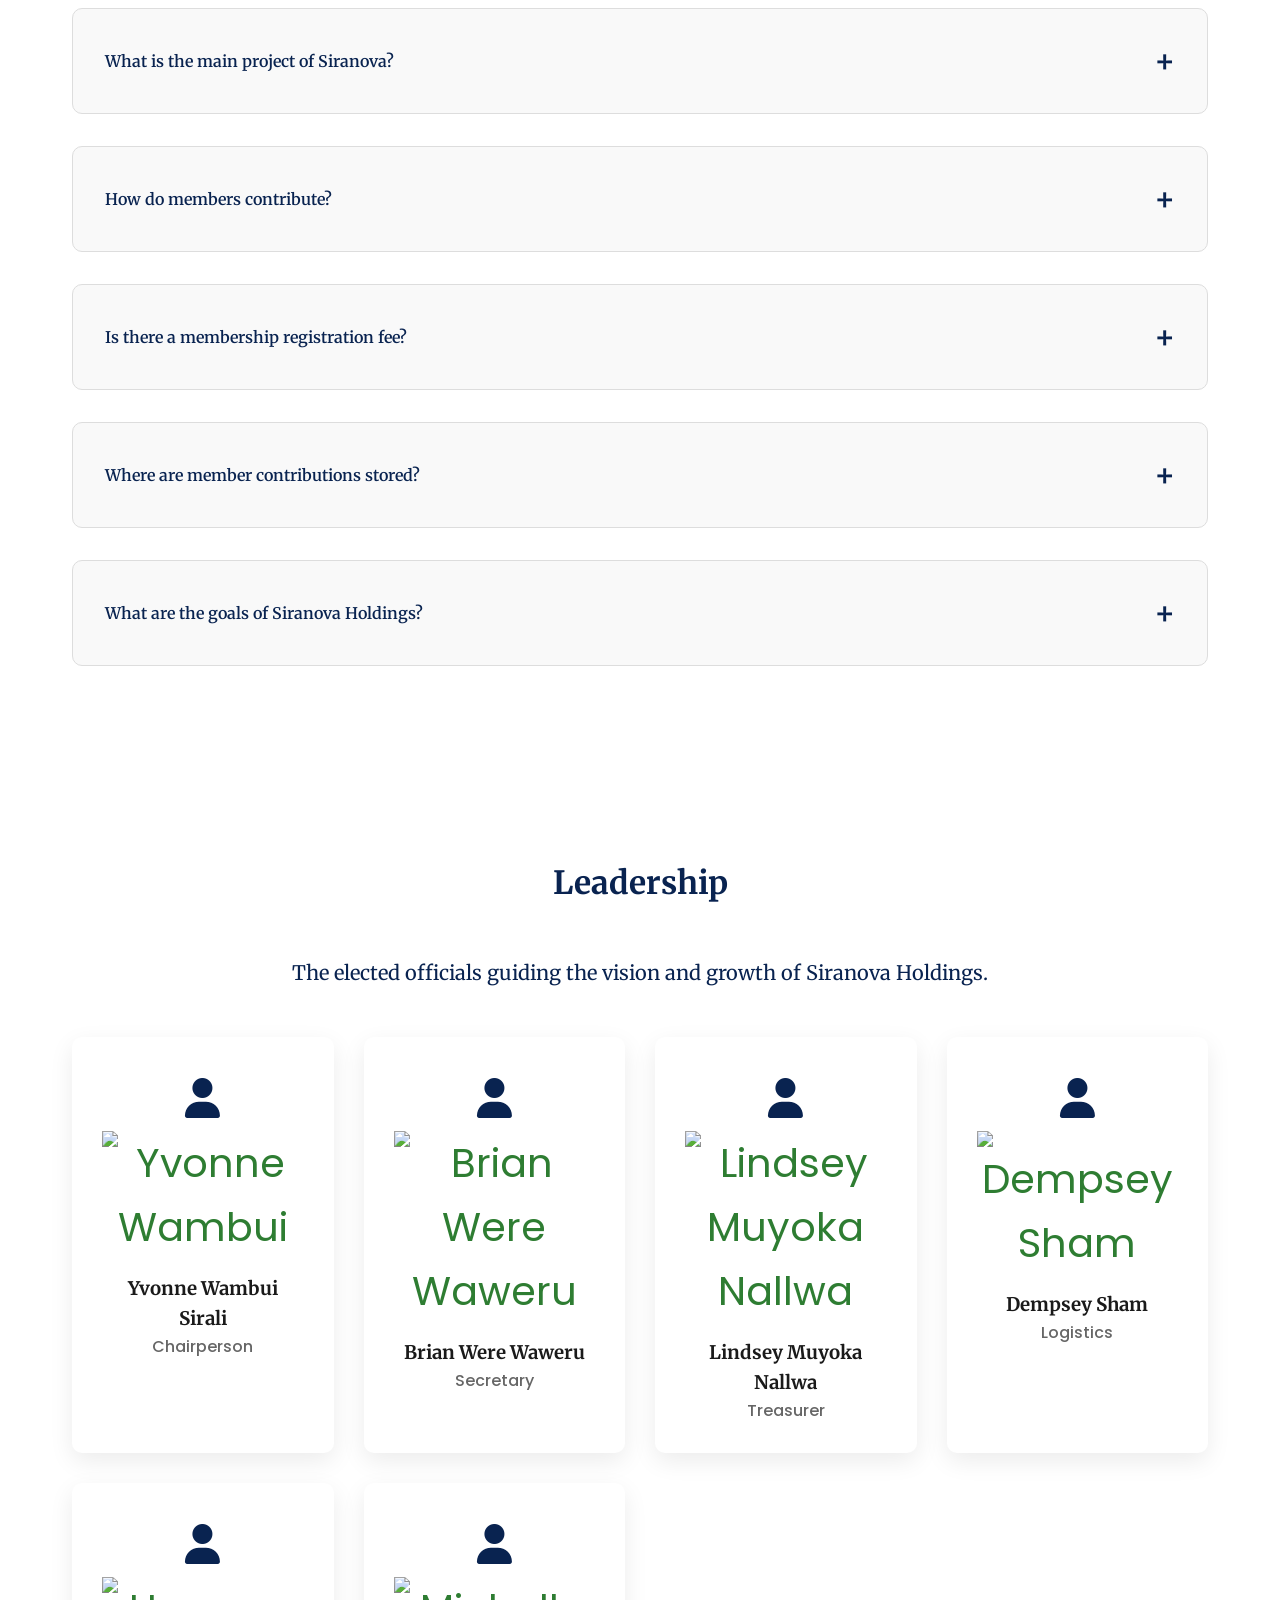
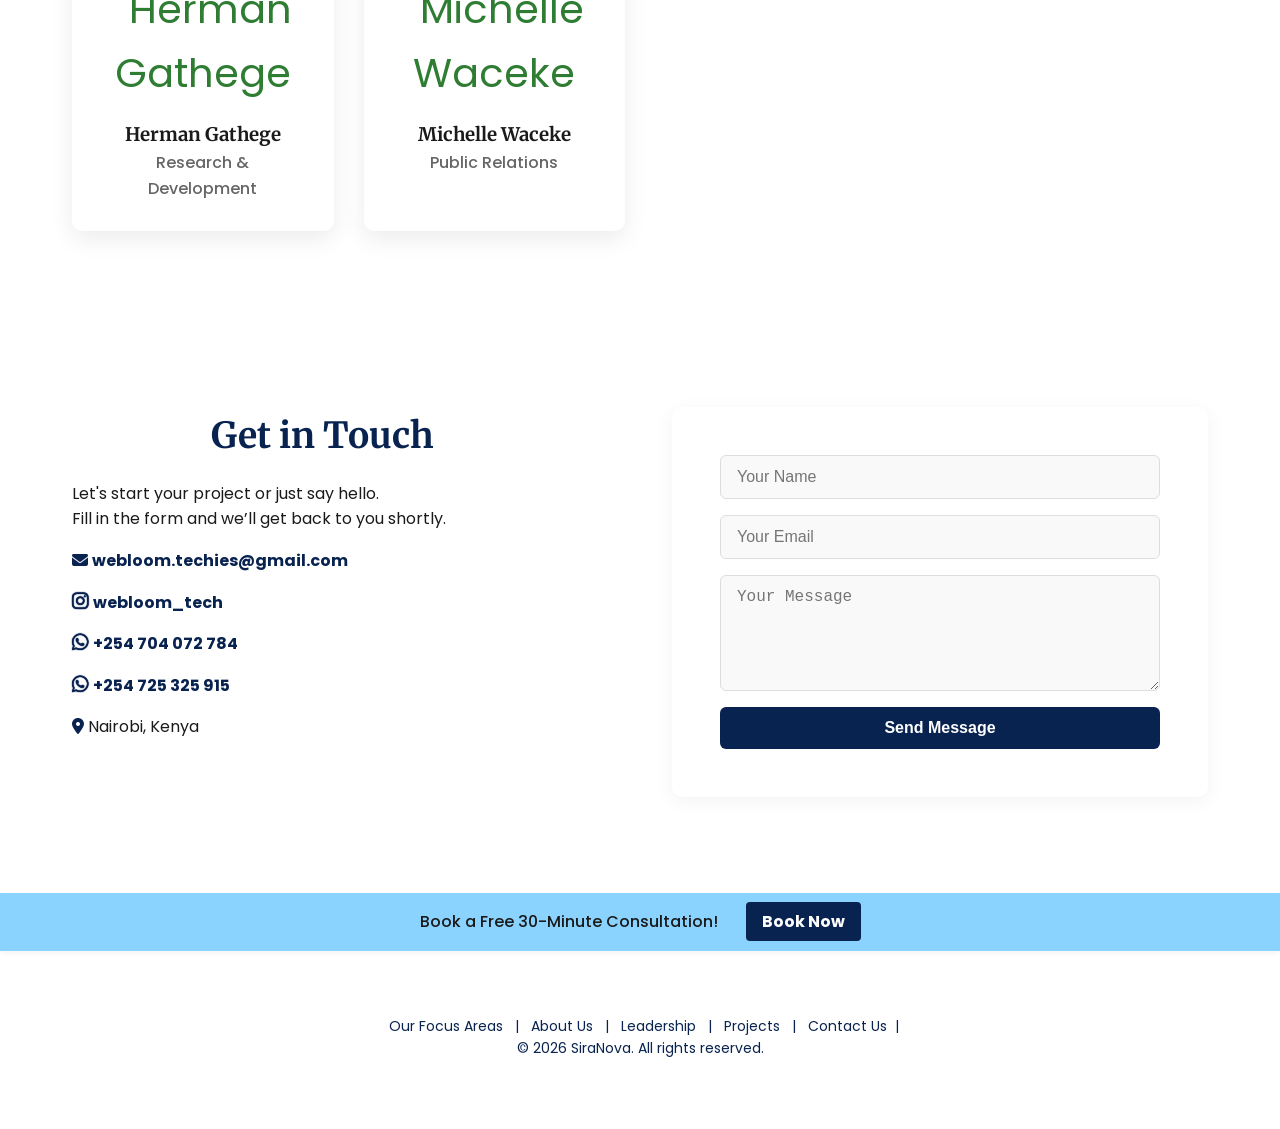
==== commit f1a29735: "starting dev work" ====
--- a/index.html
+++ b/index.html
@@ -7,23 +7,24 @@
   <meta name="viewport" content="width=device-width, initial-scale=1">
 
   <meta name="description"
-    content="Webloom Tech is a leading web design and development agency in Nairobi, Kenya. We build personal, business, and ecommerce websites that grow your brand.">
+    content="Siranova Holdings is a Kenyan self-help investment group focused on agriculture, maize milling, and sustainable economic growth through member contributions and community development.">
 
   <meta name="google-site-verification" content="JENpKzd_IN2V-C9vWgWMGijABcuUqPpEcKsfBuj-PVc" />
 
 
   <meta name="keywords"
-    content="Web Design, Web Development, Personal Websites, Business Websites, E-commerce Websites, Nairobi, Kenya">
-  <meta property="og:title" content="Webloom Tech - Web Design Experts" />
+    content="Siranova Holdings, Self Help Group Kenya, Investment Group Kenya, Maize Milling Kenya, Agriculture Investment Kenya">
+
+  <meta property="og:title" content="Siranova Holdings - Empowering Investment & Agriculture in Kenya" />
 
   <meta property="og:image" content="https://webloom-tech.onrender.com/assets/images/logo.png" />
 
   <meta property="og:description"
-    content="Webloom Tech is a leading web design and development agency in Nairobi, Kenya. We build personal, business, and ecommerce websites that grow your brand." />
+    content="Siranova Holdings is a Kenyan self-help investment group focused on agriculture, maize milling, and sustainable economic growth through member contributions and community development." />
 
   <meta property="og:url" content="https://webloom-tech.onrender.com/" />
 
-  <title>Web Design & Development in Kenya | Webloom Tech</title>
+  <title>Siranova Holdings | Empowering Investment & Agriculture in Kenya</title>
 
   <link rel="icon" href="assets/images/w.png" type="image/png">
 
@@ -38,46 +39,28 @@
 {
   "@context": "https://schema.org",
   "@type": "Organization",
-  "name": "Webloom Tech",
-  "url": "https://webloom-tech.onrender.com/",
-  "logo": {
-  "@type": "ImageObject",
-  "url": "https://webloom-tech.onrender.com/assets/images/logo.png"
-  },
-  "description": "Webloom Tech - Your Web Development Partner. We design and build personal websites, business websites, and ecommerce stores.",
+  "name": "Siranova Holdings",
+  "description": "Siranova Holdings is a Kenyan self-help investment group focused on pooling member contributions to build sustainable businesses starting with maize milling and maize flour production.",
   "address": {
     "@type": "PostalAddress",
-    "streetAddress": "Ngong Road",
     "addressLocality": "Nairobi",
-    "postalCode": "00100",
-    "addressCountry": {
-      "@type": "Country",
-      "name": "KE"
-    }
+    "addressCountry": "KE"
   },
-  "contactPoint": {
-    "@type": "ContactPoint",
-    "email": "webloom.techies@gmail.com",
-    "telephone": "+254704072784",
-    "contactType": "customer support",
-    "areaServed": "KE",
-    "availableLanguage": ["English"]
-  },
-  "sameAs": [
-    "https://www.linkedin.com/company/webloomtech",
-    "https://www.instagram.com/webloomtech",
-    "https://www.facebook.com/webloomtech"
-  ],
   "founder": [
     {
       "@type": "Person",
-      "name": "Remington",
-      "jobTitle": "Creative Director"
+      "name": "Yvonne Wambui Sirali",
+      "jobTitle": "Chairperson"
     },
     {
       "@type": "Person",
-      "name": "Anne",
-      "jobTitle": "Creative Director"
+      "name": "Brian Were Waweru",
+      "jobTitle": "Secretary"
+    },
+    {
+      "@type": "Person",
+      "name": "Lindsey Muyoka Nallwa",
+      "jobTitle": "Treasurer"
     }
   ]
 }
@@ -106,7 +89,7 @@
 
   <div id="preloader">
     <div class="loader"></div>
-    <div class="glow-text">Webloom Tech 🚀</div>
+    <div class="glow-text">SiraNova 🚀</div>
   </div>
 
 
@@ -116,18 +99,19 @@
     <div class="container">
       <div class="logo">
         <a href="#">
-          <img src="assets/images/logo-new.png" alt="Webloom Tech Logo" class="logo-img">
-          <span class="logo-text">Webloom Tech Kenya</span>
+          <img src="assets/images/logo-new.png" alt="SiraNova Logo" class="logo-img">
+          <span class="logo-text">SiraNova Holdings</span>
 
         </a>
       </div>
       <ul class="nav-links">
-        <li><a href="#services">Services</a></li>
-        <li><a href="#portfolio">Our Work</a></li>
+        <li><a href="#services">Our Focus Areas</a></li>
+        <!-- <li><a href="#portfolio">Our Work</a></li> -->
         <li><a href="#about">About Us</a></li>
-        <li><a href="pricing.html">Pricing</a></li>
+        <li><a href="#leadership">Leadership</a></li>
+        <li><a href="#projects">Projects</a></li>
         <li><a href="#contact">Contact Us</a></li>
-        <li><a href="blog.html">Blog</a></li>
+        <!-- <li><a href="blog.html">Blog</a></li> -->
       </ul>
       <div class="burger">
         <div class="line1"></div>
@@ -146,16 +130,18 @@
         <!-- Grid: Text + Image -->
         <div class="hero-grid">
           <div class="hero-content">
-            <h1 data-aos="fade-up">Ready to Launch? <br>We Design Websites That Take You There.</h1>
-            <p data-aos="fade-up">
-              From standout personal sites to slick business pages and full-fledged ecommerce stores — we handle the
-              tech, the design, and the details so you can shine.
+            <h1>Building Wealth Together Through Investment & Agriculture</h1>
+            <p>
+              Siranova Holdings is a Kenyan self-help investment group dedicated to
+              economic empowerment, entrepreneurship, and sustainable growth.
+              Our first major initiative focuses on maize milling and maize flour
+              production to support Kenya’s food economy.
             </p>
             <div class="hero-buttons">
               <!-- <a href="#contact" class="btn btn-primary">Get a Free Quote</a> -->
-              <a href="https://tally.so/r/3qXby2" class="btn btn-primary" target="_blank">Start Your Project</a>
-
-              <a href="#services" class="btn btn-outline">Learn More</a>
+              <a href="#about" class="btn btn-primary">Learn About Siranova</a>
+
+              <a href="#contact" class="btn btn-outline">Partner With Us</a>
             </div>
           </div>
 
@@ -190,89 +176,94 @@
 
     <section class="section" id="services">
       <div class="container">
-        <h2 class="section-title">Our Services</h2>
+        <h2 class="section-title">Our Focus Areas</h2>
         <div class="services-grid">
           <!-- Personal Websites -->
           <div class="service-card" data-aos="fade-up">
-            <h3>Personal Websites</h3>
-            <p>Showcase your story, skills, and style with a sleek, tailored website that’s all about you. Perfect for
-              portfolios, blogs, and online resumes.</p>
+            <h3>Maize Milling</h3>
+            <p>
+              Our primary investment is maize milling and maize flour production.
+              We aim to supply high-quality flour products while supporting local
+              farmers and strengthening Kenya’s food supply chain.
+            </p>
             <a href="https://tally.so/r/3qXby2" class="btn btn-outline green" target="_blank">Start Your Site</a>
           </div>
 
           <!-- Business Websites -->
           <div class="service-card" data-aos="fade-up" data-aos-delay="100">
-            <h3>Business Websites</h3>
-            <p>Build trust and attract clients with a professional online presence complete with service pages, contact
-              forms, and more.</p>
+            <h3>Member Investment Pool</h3>
+            <p>
+              Members contribute regularly to a shared investment fund used to
+              launch profitable projects that generate long-term income for the group.
+            </p>
             <a href="https://tally.so/r/3qXby2" class="btn btn-outline green" target="_blank">Let’s Talk Business</a>
           </div>
 
           <!-- E-commerce Stores -->
           <div class="service-card" data-aos="fade-up" data-aos-delay="200">
-            <h3>E-commerce Stores</h3>
-            <p>Sell smarter with an elegant, user-friendly store. We handle product pages, carts, payments, and
-              performance optimization.</p>
+            <h3>Community Development</h3>
+            <p>
+              Siranova promotes economic empowerment by creating opportunities
+              for entrepreneurship, collaboration, and financial growth within
+              our community.
+            </p>
             <a href="https://tally.so/r/3qXby2" class="btn btn-outline green" target="_blank">Launch Your Store</a>
           </div>
         </div>
       </div>
     </section>
 
-    <section class="section" id="portfolio">
+    <section class="section" id="projects">
       <div class="container">
-        <h2 class="section-title">Our Work</h2>
-        <p class="section-subtitle">Check out some of our latest projects.</p>
+        <h2 class="section-title">Our Projects</h2>
+        <p class="section-subtitle">Investment initiatives being developed by Siranova Holdings.</p>
 
         <div class="portfolio-grid">
+
           <!-- Project 1 -->
-          <a href="https://liveha.onrender.com" class="portfolio-item" style="grid-area: project1;" target="_blank"
-            rel="noopener noreferrer">
-            <img src="assets/images/liveha.png" alt="liveha's site" loading="lazy">
+          <div class="portfolio-item" style="grid-area: project1;">
+            <img src="assets/images/maize-milling.jpg" alt="Maize Milling Project" loading="lazy">
             <div class="portfolio-overlay">
-              <h3>Liveha's site</h3>
-            </div>
-          </a>
+              <h3>Maize Milling Initiative</h3>
+            </div>
+          </div>
 
           <!-- Project 2 -->
-          <a href="https://graceful-impressions.onrender.com" class="portfolio-item" style="grid-area: project2;"
-            target="_blank" rel="noopener noreferrer">
-            <img src="assets/images/slide a.png" alt="graceful-impressions" loading="lazy">
+          <div class="portfolio-item" style="grid-area: project2;">
+            <img src="assets/images/maize-flour.jpg" alt="Maize Flour Production" loading="lazy">
             <div class="portfolio-overlay">
-              <h3>Graceful Impressions</h3>
-            </div>
-          </a>
+              <h3>Maize Flour Production</h3>
+            </div>
+          </div>
 
           <!-- Project 3 -->
-          <a href="https://solar-pawa.onrender.com" class="portfolio-item" style="grid-area: project3;" target="_blank"
-            rel="noopener noreferrer">
-            <img src="assets/images/slide a2 (copy).png" alt="solar pawa" loading="lazy">
+          <div class="portfolio-item" style="grid-area: project3;">
+            <img src="assets/images/agriculture.jpg" alt="Agriculture Investment" loading="lazy">
             <div class="portfolio-overlay">
-              <h3>solar pawa</h3>
-            </div>
-          </a>
+              <h3>Agriculture Investments</h3>
+            </div>
+          </div>
 
           <!-- Project 4 -->
-          <a href="https://hyleaseasena.com/" class="portfolio-item" style="grid-area: project4;" target="_blank"
-            rel="noopener noreferrer">
-            <img src="assets/images/asena.png" alt="asena's site" loading="lazy">
+          <div class="portfolio-item" style="grid-area: project4;">
+            <img src="assets/images/community.jpg" alt="Community Development" loading="lazy">
             <div class="portfolio-overlay">
-              <h3>Asena's Website</h3>
-            </div>
-          </a>
-
-          <a href="https://farmers-hub-mecz.onrender.com" class="portfolio-item hidden" style="grid-area: project5;"
-            target="_blank" rel="noopener noreferrer">
-            <img src="assets/images/farm.png" alt="farmer's hub" loading="lazy">
+              <h3>Community Development</h3>
+            </div>
+          </div>
+
+          <!-- Future Projects -->
+          <div class="portfolio-item hidden" style="grid-area: project5;">
+            <img src="assets/images/future-projects.jpg" alt="Future Expansion Projects" loading="lazy">
             <div class="portfolio-overlay">
-              <h3>Farmer's Hub</h3>
-            </div>
-          </a>
-
-
-        </div>
+              <h3>Future Expansion Projects</h3>
+            </div>
+          </div>
+
+        </div>
+
         <div class="load-more-wrapper">
-          <button id="loadMoreBtn" class="btn btn-outline green">Load More</button>
+          <button id="loadMoreBtn" class="btn btn-outline green">View More</button>
         </div>
       </div>
     </section>
@@ -283,14 +274,22 @@
         <div class="about-text">
           <h2 class="section-title">About Us</h2>
           <p>
-            At Webloom Tech, we blend creativity and technology to deliver exceptional websites that make an impact.
-
-          </p>
-          <p>Our team of designers, developers, and strategists work together to build custom digital experiences from
-            idea to launch and beyond.</p>
+            Siranova Holdings is a self-help investment group formed in January 2026
+            by a team of passionate individuals committed to financial empowerment
+            and long-term economic growth.
+          </p>
+
           <p>
-            Whether you're a startup, a local business, or an enterprise, we offer tailor-made solutions that scale with
-            you. We're passionate, agile, and driven by results.
+            The group was established to pool resources through member
+            contributions and invest in sustainable income-generating projects.
+            Our first major focus is maize milling and maize flour production,
+            with the goal of supporting Kenya’s agricultural value chain.
+          </p>
+
+          <p>
+            Beyond business, Siranova promotes unity, entrepreneurship,
+            and mutual support among its members while contributing to
+            community development and economic opportunity.
           </p>
         </div>
         <div class="about-image">
@@ -298,37 +297,6 @@
         </div>
       </div>
     </section>
-
-    <!-- <section class="section" id="faq">
-      <div class="container">
-        <h2 class="section-title">Frequently Asked Questions</h2>
-        <div class="faq-grid">
-
-          <details class="faq-item">
-            <summary>How long does it take to build a website?</summary>
-            <p>It depends on the size and complexity. Simple sites can take 1–2 weeks, while ecommerce projects may take
-              3–5 weeks.</p>
-          </details>
-
-          <details class="faq-item">
-            <summary>Can I update my website myself?</summary>
-            <p>Yes. We build on platforms that allow easy updates, and we can also train you on how to manage your site.
-            </p>
-          </details>
-
-          <details class="faq-item">
-            <summary>Do you provide domain and hosting?</summary>
-            <p>We can help you purchase a domain and set up reliable hosting, or handle it all for you.</p>
-          </details>
-
-          <details class="faq-item">
-            <summary>What does your pricing look like?</summary>
-            <p>Our prices vary depending on the scope. We offer flexible packages to match your budget and goals.</p>
-          </details>
-
-        </div>
-      </div>
-    </section> -->
 
     <section class="section" id="faq">
       <div class="container">
@@ -336,33 +304,66 @@
         <div class="faq-grid">
 
           <div class="faq-item">
-            <button class="faq-question">How long does it take to build a website?</button>
+            <button class="faq-question">What is Siranova Holdings?</button>
             <div class="faq-answer">
-              <p>It depends on the size and complexity. Simple sites can take 1–2 weeks, while ecommerce projects may
-                take
-                3–5 weeks.</p>
+              <p>
+                Siranova Holdings is a self-help investment group formed to pool member
+                contributions and invest in income-generating projects. Our goal is to
+                promote economic empowerment, entrepreneurship, and long-term financial growth.
+              </p>
             </div>
           </div>
 
           <div class="faq-item">
-            <button class="faq-question">Can I update my website myself?</button>
+            <button class="faq-question">What is the main project of Siranova?</button>
             <div class="faq-answer">
-              <p>Yes. We build on platforms that allow easy updates, and we can also train you on how to manage your
-                site.</p>
+              <p>
+                Our first major investment initiative is maize milling and maize flour
+                production. This project aims to support local farmers while supplying
+                quality maize flour to the Kenyan market.
+              </p>
             </div>
           </div>
 
           <div class="faq-item">
-            <button class="faq-question">Do you provide domain and hosting?</button>
+            <button class="faq-question">How do members contribute?</button>
             <div class="faq-answer">
-              <p>We can help you purchase a domain and set up reliable hosting, or handle it all for you.</p>
+              <p>
+                Members contribute Ksh 250 every two weeks. These contributions are
+                pooled together and invested into projects that generate income and
+                long-term value for the group.
+              </p>
             </div>
           </div>
 
           <div class="faq-item">
-            <button class="faq-question">What does your pricing look like?</button>
+            <button class="faq-question">Is there a membership registration fee?</button>
             <div class="faq-answer">
-              <p>Our prices vary depending on the scope. We offer flexible packages to match your budget and goals.</p>
+              <p>
+                Yes. A one-time non-refundable membership registration fee of
+                Ksh 250 is required when joining the group.
+              </p>
+            </div>
+          </div>
+
+          <div class="faq-item">
+            <button class="faq-question">Where are member contributions stored?</button>
+            <div class="faq-answer">
+              <p>
+                Member contributions are securely stored in the group's SACCO account
+                at STIMA SACCO, ensuring transparency and safe management of funds.
+              </p>
+            </div>
+          </div>
+
+          <div class="faq-item">
+            <button class="faq-question">What are the goals of Siranova Holdings?</button>
+            <div class="faq-answer">
+              <p>
+                Our goal is to combine resources, invest in profitable projects,
+                empower members economically, and contribute to community development
+                through sustainable businesses.
+              </p>
             </div>
           </div>
 
@@ -371,7 +372,7 @@
     </section>
 
 
-    <section class="section testimonials" id="testimonials">
+    <!-- <section class="section testimonials" id="testimonials">
       <div class="container">
         <h2 class="section-title">What Our Clients Say</h2>
         <div class="testimonials-grid">
@@ -398,8 +399,74 @@
 
         </div>
       </div>
+    </section> -->
+
+    <section class="section leadership" id="leadership">
+      <div class="container">
+        <h2 class="section-title">Leadership</h2>
+        <p class="section-subtitle">
+          The elected officials guiding the vision and growth of Siranova Holdings.
+        </p>
+
+        <div class="leadership-grid">
+
+          <div class="leader-card">
+            <div class="leader-avatar">
+              <i class="fas fa-user"></i>
+              <img src="assets/images/yvonne.jpg" alt="Yvonne Wambui">
+            </div>
+            <h3>Yvonne Wambui Sirali</h3>
+            <p class="leader-role">Chairperson</p>
+          </div>
+
+          <div class="leader-card">
+            <div class="leader-avatar">
+              <i class="fas fa-user"></i>
+              <img src="assets/images/brian.jpg" alt="Brian Were Waweru">
+            </div>
+            <h3>Brian Were Waweru</h3>
+            <p class="leader-role">Secretary</p>
+          </div>
+
+          <div class="leader-card">
+            <div class="leader-avatar">
+              <i class="fas fa-user"></i>
+              <img src="assets/images/lindsey.jpg" alt="Lindsey Muyoka Nallwa">
+            </div>
+            <h3>Lindsey Muyoka Nallwa</h3>
+            <p class="leader-role">Treasurer</p>
+          </div>
+
+          <div class="leader-card">
+            <div class="leader-avatar">
+              <i class="fas fa-user"></i>
+              <img src="assets/images/lindsey.jpg" alt="Dempsey Sham">
+            </div>
+            <h3>Dempsey Sham</h3>
+            <p class="leader-role">Logistics</p>
+          </div>
+
+          <div class="leader-card">
+            <div class="leader-avatar">
+              <i class="fas fa-user"></i>
+              <img src="assets/images/lindsey.jpg" alt="Herman Gathege">
+            </div>
+            <h3>Herman Gathege</h3>
+            <p class="leader-role">Research & Development</p>
+          </div>
+
+          <div class="leader-card">
+            <div class="leader-avatar">
+              <i class="fas fa-user"></i>
+              <img src="assets/images/lindsey.jpg" alt="Michelle Waceke">
+            </div>
+            <h3>Michelle Waceke</h3>
+            <p class="leader-role">Public Relations</p>
+          </div>
+
+        </div>
+      </div>
     </section>
-
 
 
 
@@ -460,14 +527,15 @@
   <footer class="section footer">
     <div class="container">
       <p class="footer-links">
-        <a href="#services">Services</a> |
-        <a href="#portfolio">Our Work</a> |
+        <a href="#services">Our Focus Areas</a> |
+        <!-- <a href="#portfolio">Our Work</a> | -->
         <a href="#about">About Us</a> |
-        <a href="pricing.html">Pricing</a> |
+        <a href="#leadership">Leadership</a> |
+        <a href="#projects">Projects</a> |
         <a href="#contact">Contact Us</a>|
-        <a href="blog.html">Blog</a>
+        <!-- <a href="blog.html">Blog</a> -->
       </p>
-      <p>&copy; 2025 Webloom Tech. All rights reserved.</p>
+      <p>&copy; 2026 SiraNova. All rights reserved.</p>
 
     </div>
   </footer>
--- a/assets/css/styles.css
+++ b/assets/css/styles.css
@@ -1,12 +1,32 @@
 /* assets/css/style.css */
 
 :root {
-  /* Color Palette */
+  /* Color Palette
   --primary-color: #084734;
   --accent-color: #cef17b;
   --light-accent: #cdedb3;
   --text-color: #1a1a1a;
+  --bg-color: #ffffff; */
+
+
+
+  /* Primary Brand Colors */
+  --primary-color: #092350;      /* Deep corporate blue */
+  --secondary-color: #062a63;    /* Dark navy for headers/nav */
+
+  /* Accent Colors */
+  --accent-color: #8bd3ff;       /* Bright modern blue accent */
+  --light-accent: #d6efff;       /* Soft highlight background */
+
+  /* Text */
+  --text-color: #1a1a1a;
+  --text-light: #6b7280;
+
+  /* Backgrounds */
   --bg-color: #ffffff;
+  --section-bg: #f6f9ff;
+
+
 
   /* Font families */
   --font-primary: 'Poppins', sans-serif;
@@ -686,7 +706,6 @@
   line-height: 1.5;
   font-size: var(--text-base);
   color: var(--text-color);
-  background: var(--bg-color);
 }
 
 
@@ -1413,3 +1432,34 @@
   }
 
 }
+
+.leadership-grid{
+  display:grid;
+  grid-template-columns:repeat(auto-fit,minmax(220px,1fr));
+  gap:30px;
+  margin-top:40px;
+}
+
+.leader-card{
+  background:#fff;
+  padding:30px;
+  text-align:center;
+  border-radius:10px;
+  box-shadow:0 8px 25px rgba(0,0,0,0.08);
+  transition:transform 0.3s ease;
+}
+
+.leader-card:hover{
+  transform:translateY(-5px);
+}
+
+.leader-avatar{
+  font-size:40px;
+  color:#2e7d32;
+  margin-bottom:15px;
+}
+
+.leader-role{
+  color:#666;
+  font-weight:500;
+}
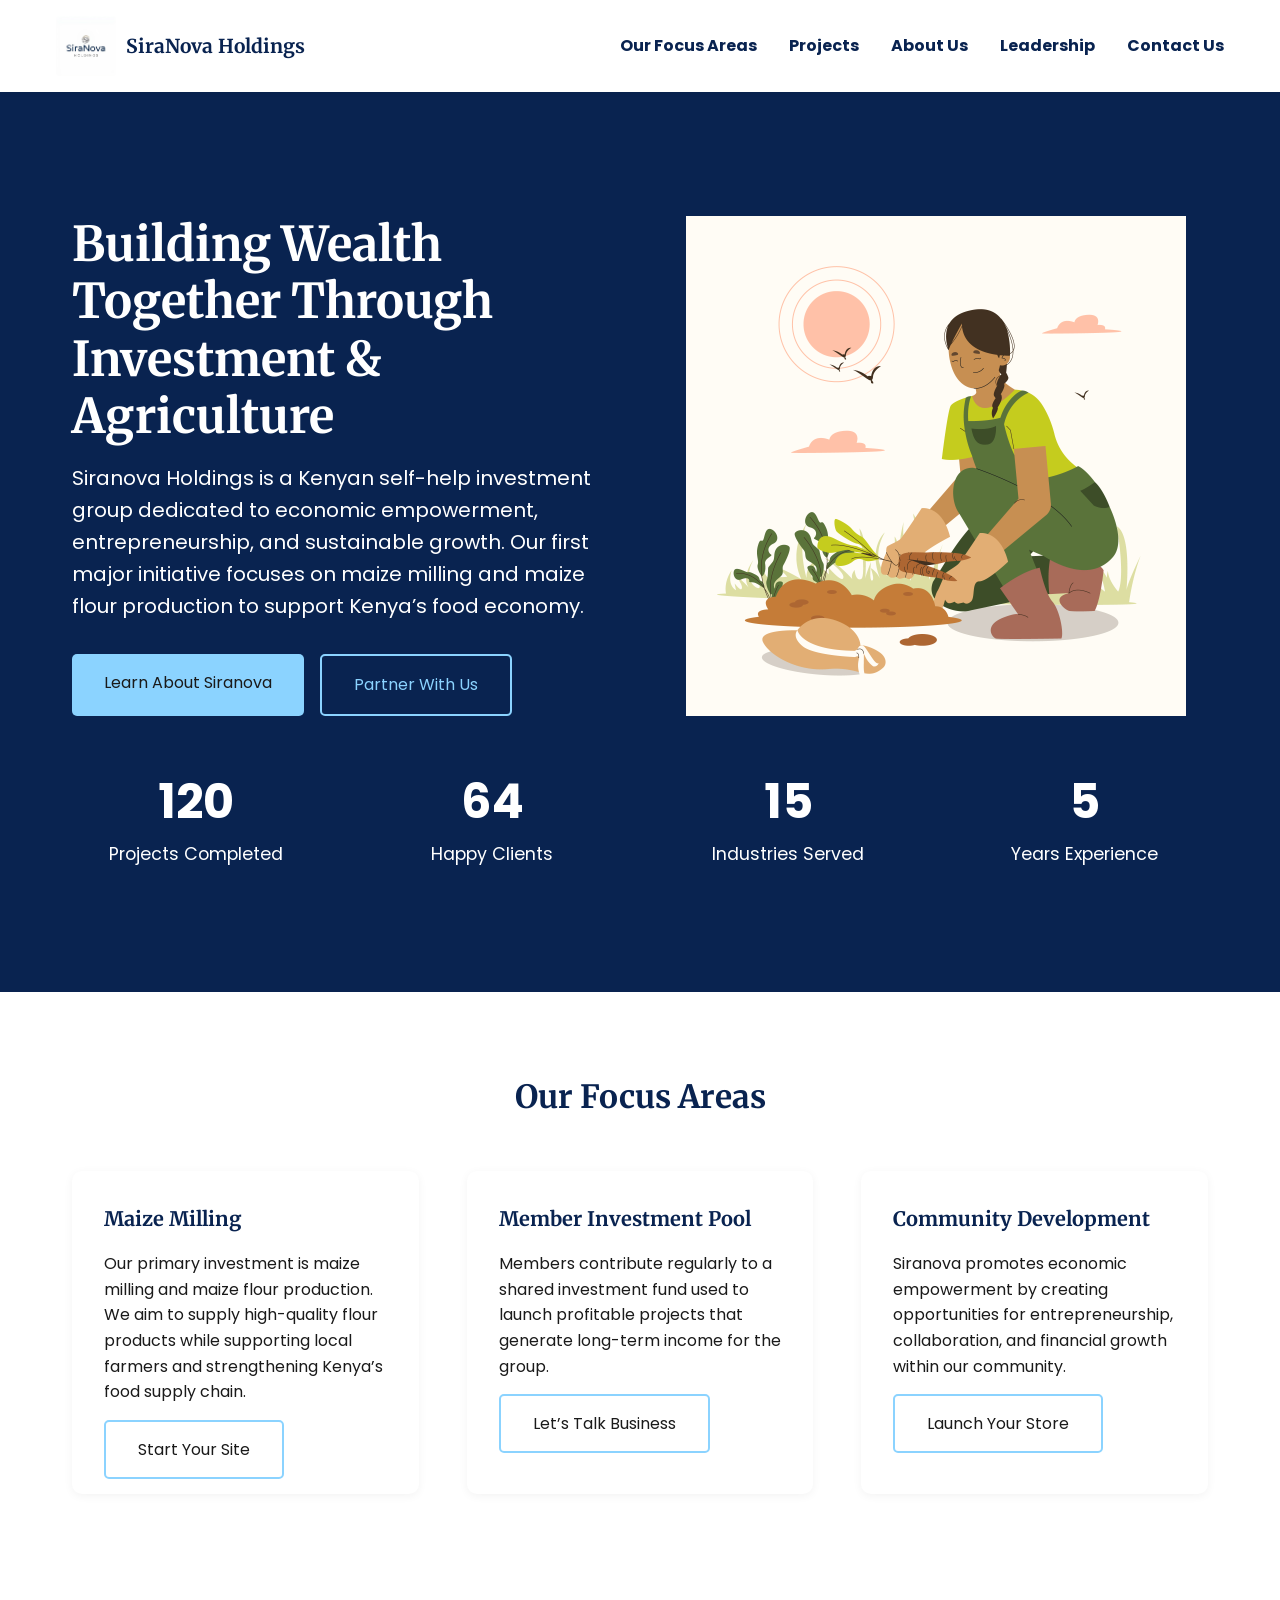
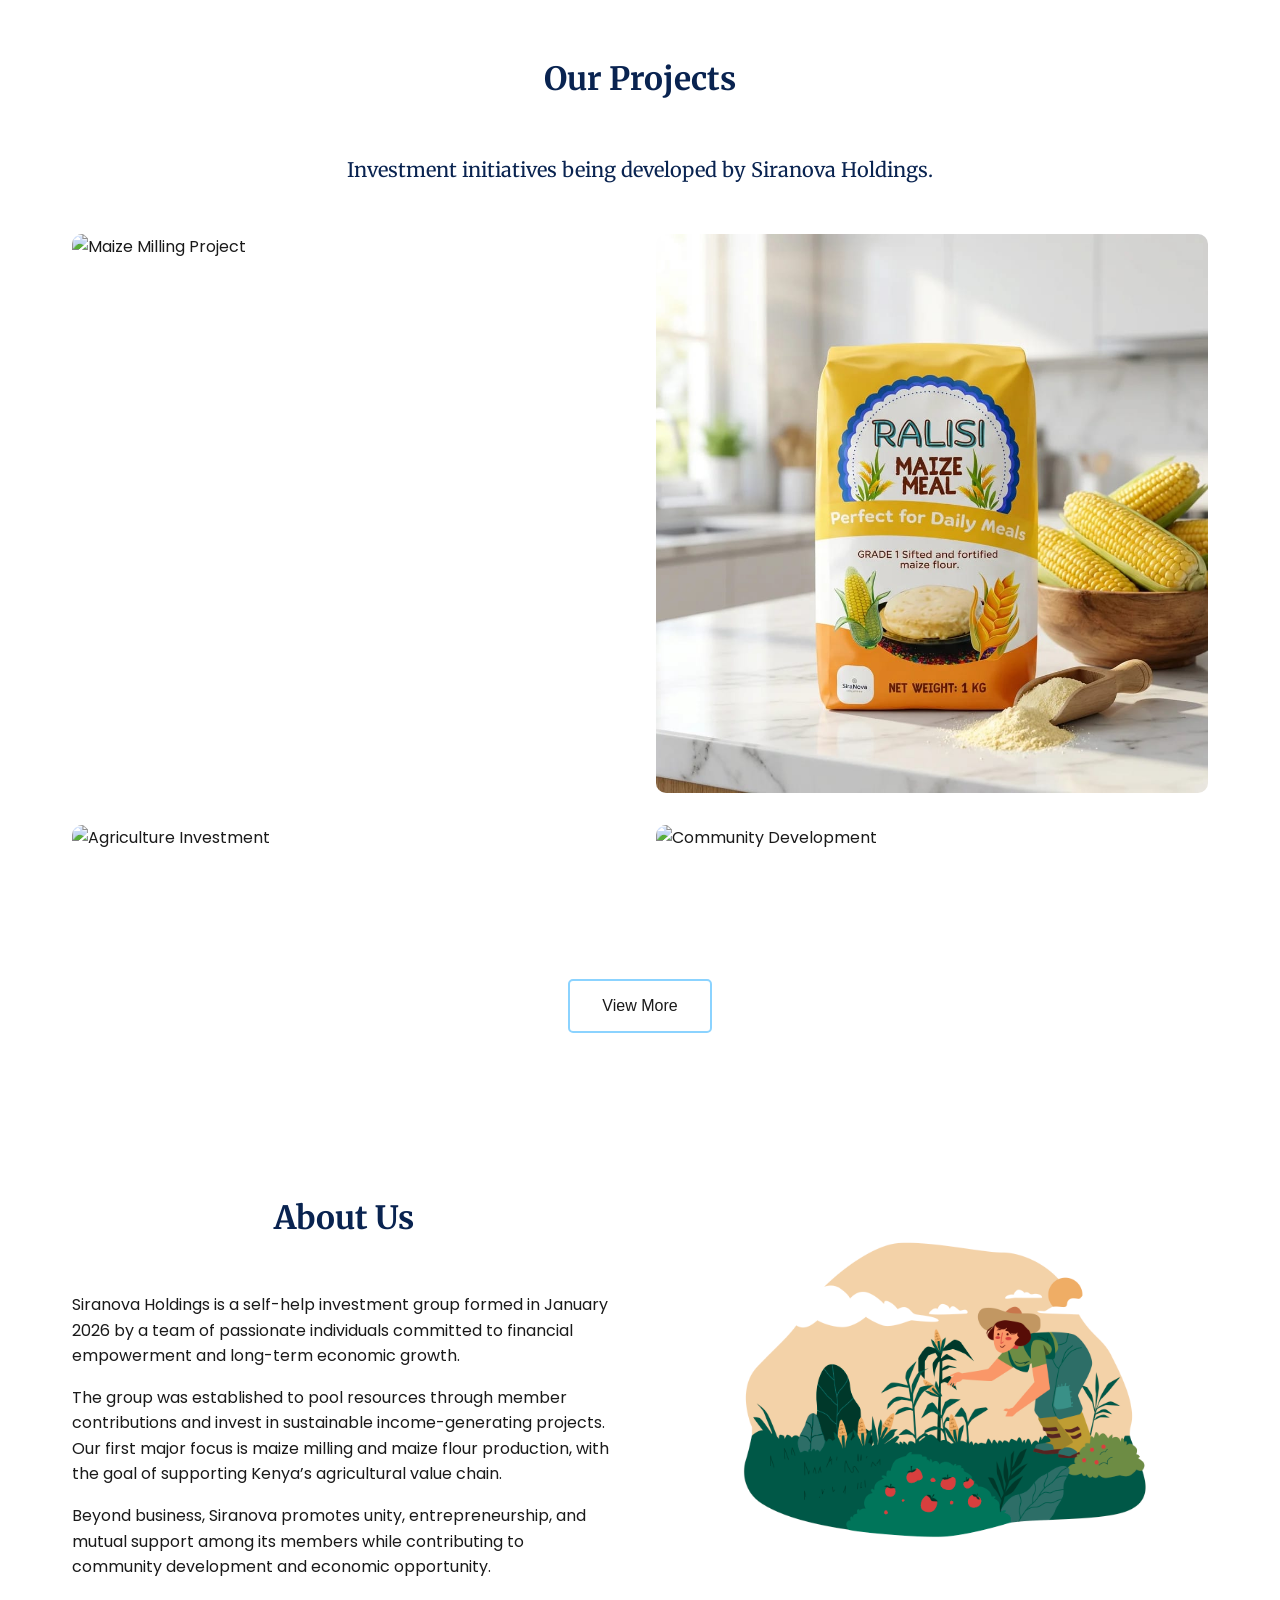
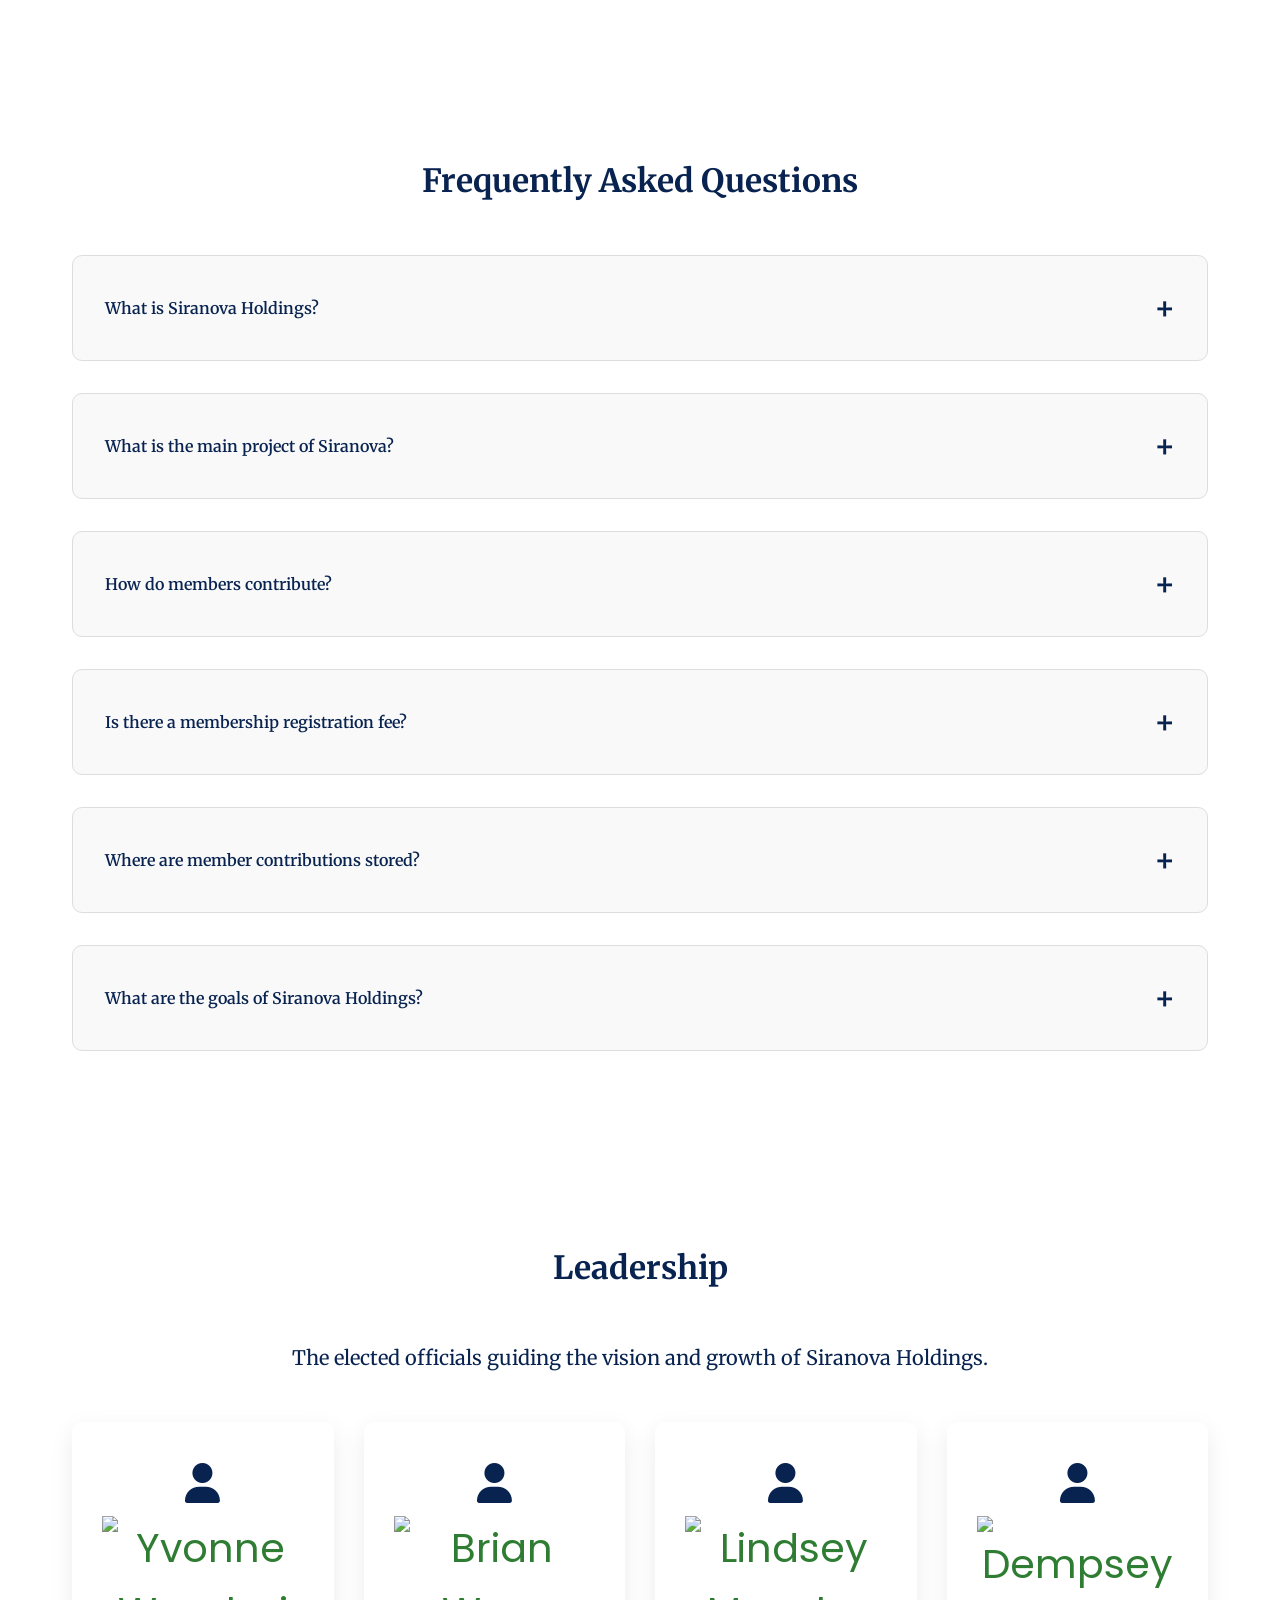
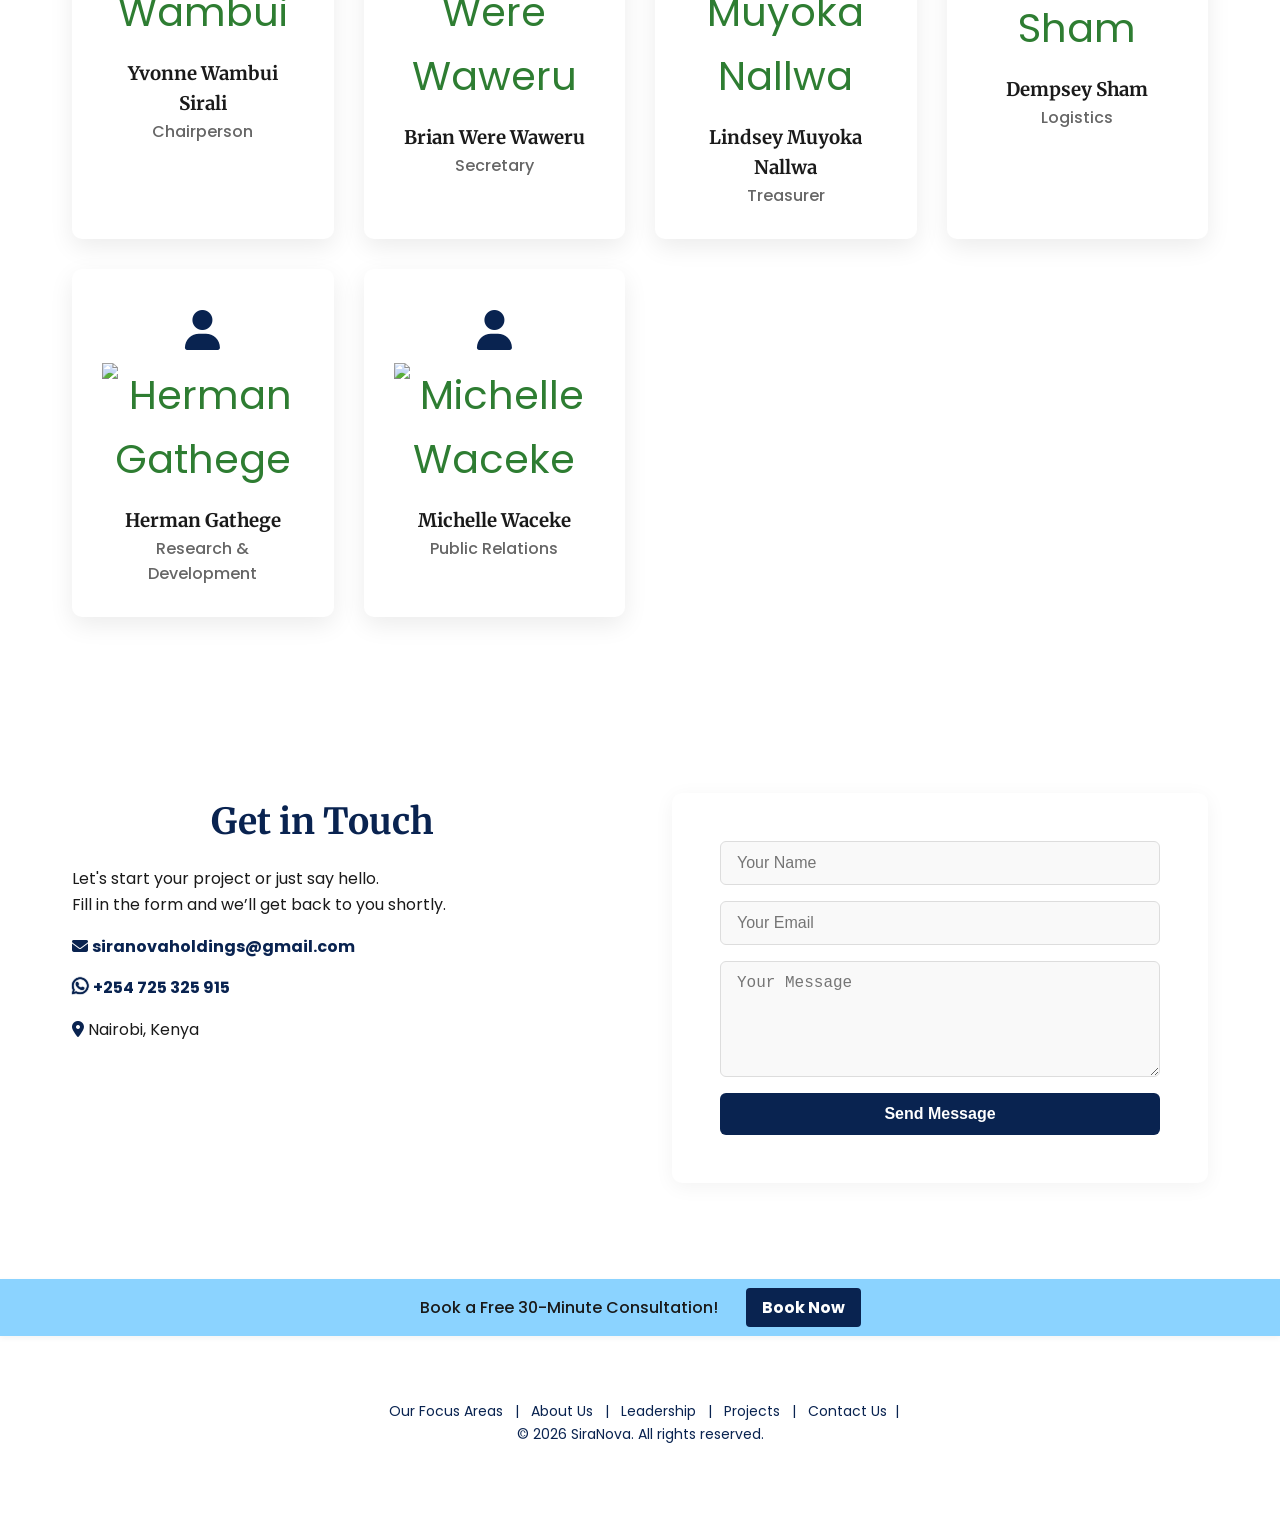
==== commit e21440c6: "starlive static" ====
--- a/index.html
+++ b/index.html
@@ -17,16 +17,16 @@
 
   <meta property="og:title" content="Siranova Holdings - Empowering Investment & Agriculture in Kenya" />
 
-  <meta property="og:image" content="https://webloom-tech.onrender.com/assets/images/logo.png" />
+  <meta property="og:image" content="https://siranova-holdings.onrender.com/assets/images/logo.png" />
 
   <meta property="og:description"
     content="Siranova Holdings is a Kenyan self-help investment group focused on agriculture, maize milling, and sustainable economic growth through member contributions and community development." />
 
-  <meta property="og:url" content="https://webloom-tech.onrender.com/" />
+  <meta property="og:url" content="https://siranova-holdings.onrender.com/" />
 
   <title>Siranova Holdings | Empowering Investment & Agriculture in Kenya</title>
 
-  <link rel="icon" href="assets/images/w.png" type="image/png">
+  <link rel="icon" href="assets/images/siranova-logo.jpeg" type="image/png">
 
   <link rel="stylesheet" href="assets/css/styles.css">
 
@@ -61,6 +61,21 @@
       "@type": "Person",
       "name": "Lindsey Muyoka Nallwa",
       "jobTitle": "Treasurer"
+    },
+    {
+      "@type": "Person",
+      "name": "Dempsey Sham",
+      "jobTitle": "Logistics"
+    },
+    {
+      "@type": "Person",
+      "name": "Herman Gathege",
+      "jobTitle": "Research & Development"
+    },
+    {
+      "@type": "Person",
+      "name": "Michelle Waceke",
+      "jobTitle": "Public Relations"
     }
   ]
 }
@@ -70,19 +85,16 @@
 {
   "@context": "https://schema.org",
   "@type": "WebSite",
-  "name": "Webloom Tech",
-  "url": "https://webloom-tech.onrender.com",
+  "name": "Siranova Holdings",
+  "url": "https://siranova-holdings.onrender.com",
   "potentialAction": {
     "@type": "SearchAction",
-    "target": "https://webloom-tech.onrender.com/?q={search_term_string}",
+    "target": "https://siranova-holdings.onrender.com/?q={search_term_string}",
     "query-input": "required name=search_term_string"
   }
 }
 </script>
 
-
-
-
 </head>
 
 <body>
@@ -92,24 +104,22 @@
     <div class="glow-text">SiraNova 🚀</div>
   </div>
 
-
-
-
   <nav class="navbar">
     <div class="container">
       <div class="logo">
         <a href="#">
-          <img src="assets/images/logo-new.png" alt="SiraNova Logo" class="logo-img">
+          <img src="assets/images/siranova-logo.jpeg" alt="SiraNova Logo" class="logo-img">
           <span class="logo-text">SiraNova Holdings</span>
 
         </a>
       </div>
       <ul class="nav-links">
         <li><a href="#services">Our Focus Areas</a></li>
+        <li><a href="#projects">Projects</a></li>
         <!-- <li><a href="#portfolio">Our Work</a></li> -->
         <li><a href="#about">About Us</a></li>
         <li><a href="#leadership">Leadership</a></li>
-        <li><a href="#projects">Projects</a></li>
+
         <li><a href="#contact">Contact Us</a></li>
         <!-- <li><a href="blog.html">Blog</a></li> -->
       </ul>
@@ -146,7 +156,7 @@
           </div>
 
           <div class="hero-image" data-aos="fade-left" loading="lazy">
-            <img src="assets/images/hero-img.png" alt="Web design illustration" />
+            <img src="assets/images/hero2-nova.jpg" alt="Web design illustration" />
           </div>
         </div>
 
@@ -230,7 +240,7 @@
 
           <!-- Project 2 -->
           <div class="portfolio-item" style="grid-area: project2;">
-            <img src="assets/images/maize-flour.jpg" alt="Maize Flour Production" loading="lazy">
+            <img src="assets/images/maize-flour.jpeg" alt="Maize Flour Production" loading="lazy">
             <div class="portfolio-overlay">
               <h3>Maize Flour Production</h3>
             </div>
@@ -293,7 +303,7 @@
           </p>
         </div>
         <div class="about-image">
-          <img src="assets/images/Team.png" alt="Our team at work">
+          <img src="assets/images/about-nova.jpg" alt="Our team at work">
         </div>
       </div>
     </section>
@@ -480,12 +490,12 @@
           <p><i class="fab fa-instagram "></i> <a
               href="https://www.instagram.com/webloom_tech?utm_source=qr&igsh=MTlycXdraXV1ZnBjdw==">webloom_tech</a>
           </p> -->
-          <p><i class="fas fa-envelope"></i> <a href="mailto:webloom.techies@gmail.com">webloom.techies@gmail.com</a>
-          </p>
-          <p><i class="fab fa-instagram "></i> <a
+          <p><i class="fas fa-envelope"></i> <a href="mailto:siranovaholdings@gmail.com">siranovaholdings@gmail.com</a>
+          </p>
+          <!-- <p><i class="fab fa-instagram "></i> <a
               href="https://www.instagram.com/webloom_tech?utm_source=qr&igsh=MTlycXdraXV1ZnBjdw==">webloom_tech</a>
-          </p>
-          <p><i class="fab fa-whatsapp"></i> <a href="https://wa.me/254704072784" target="_blank">+254 704 072 784</a>
+          </p> -->
+          <!-- <p><i class="fab fa-whatsapp"></i> <a href="https://wa.me/254704072784" target="_blank">+254 704 072 784</a> -->
           </p>
           <p><i class="fab fa-whatsapp"></i> <a href="https://wa.me/254725325915" target="_blank">+254 725 325 915</a>
           </p>
@@ -494,7 +504,7 @@
           <p class="location"><i class="fas fa-location-dot"></i> Nairobi, Kenya</p>
 
         </div>
-        <form id="contactForm" action="https://formspree.io/f/mldnbeby" method="POST" class="contact-form">
+        <form id="contactForm" action="https://formspree.io/f/xpqyzrvp" method="POST" class="contact-form">
           <input type="text" name="name" placeholder="Your Name" required />
           <input type="email" name="email" placeholder="Your Email" required />
           <textarea name="message" rows="5" placeholder="Your Message" required></textarea>
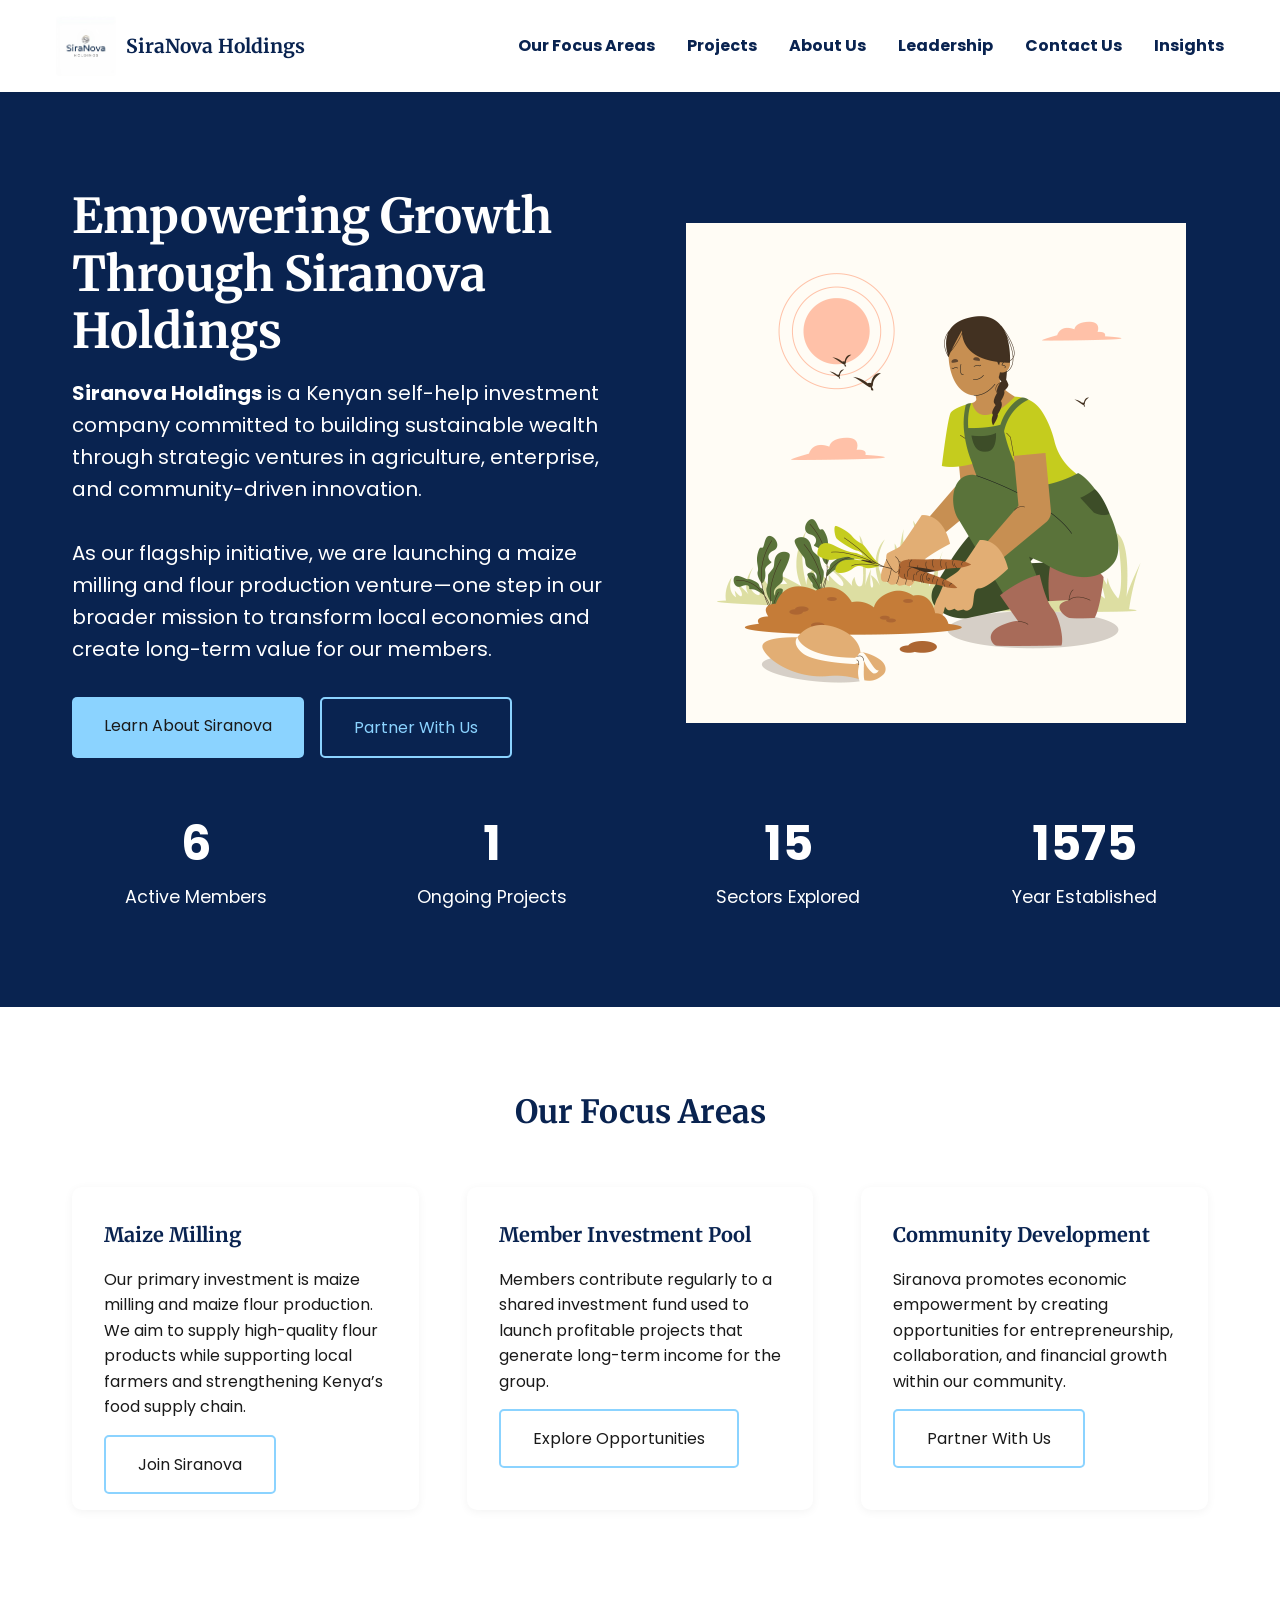
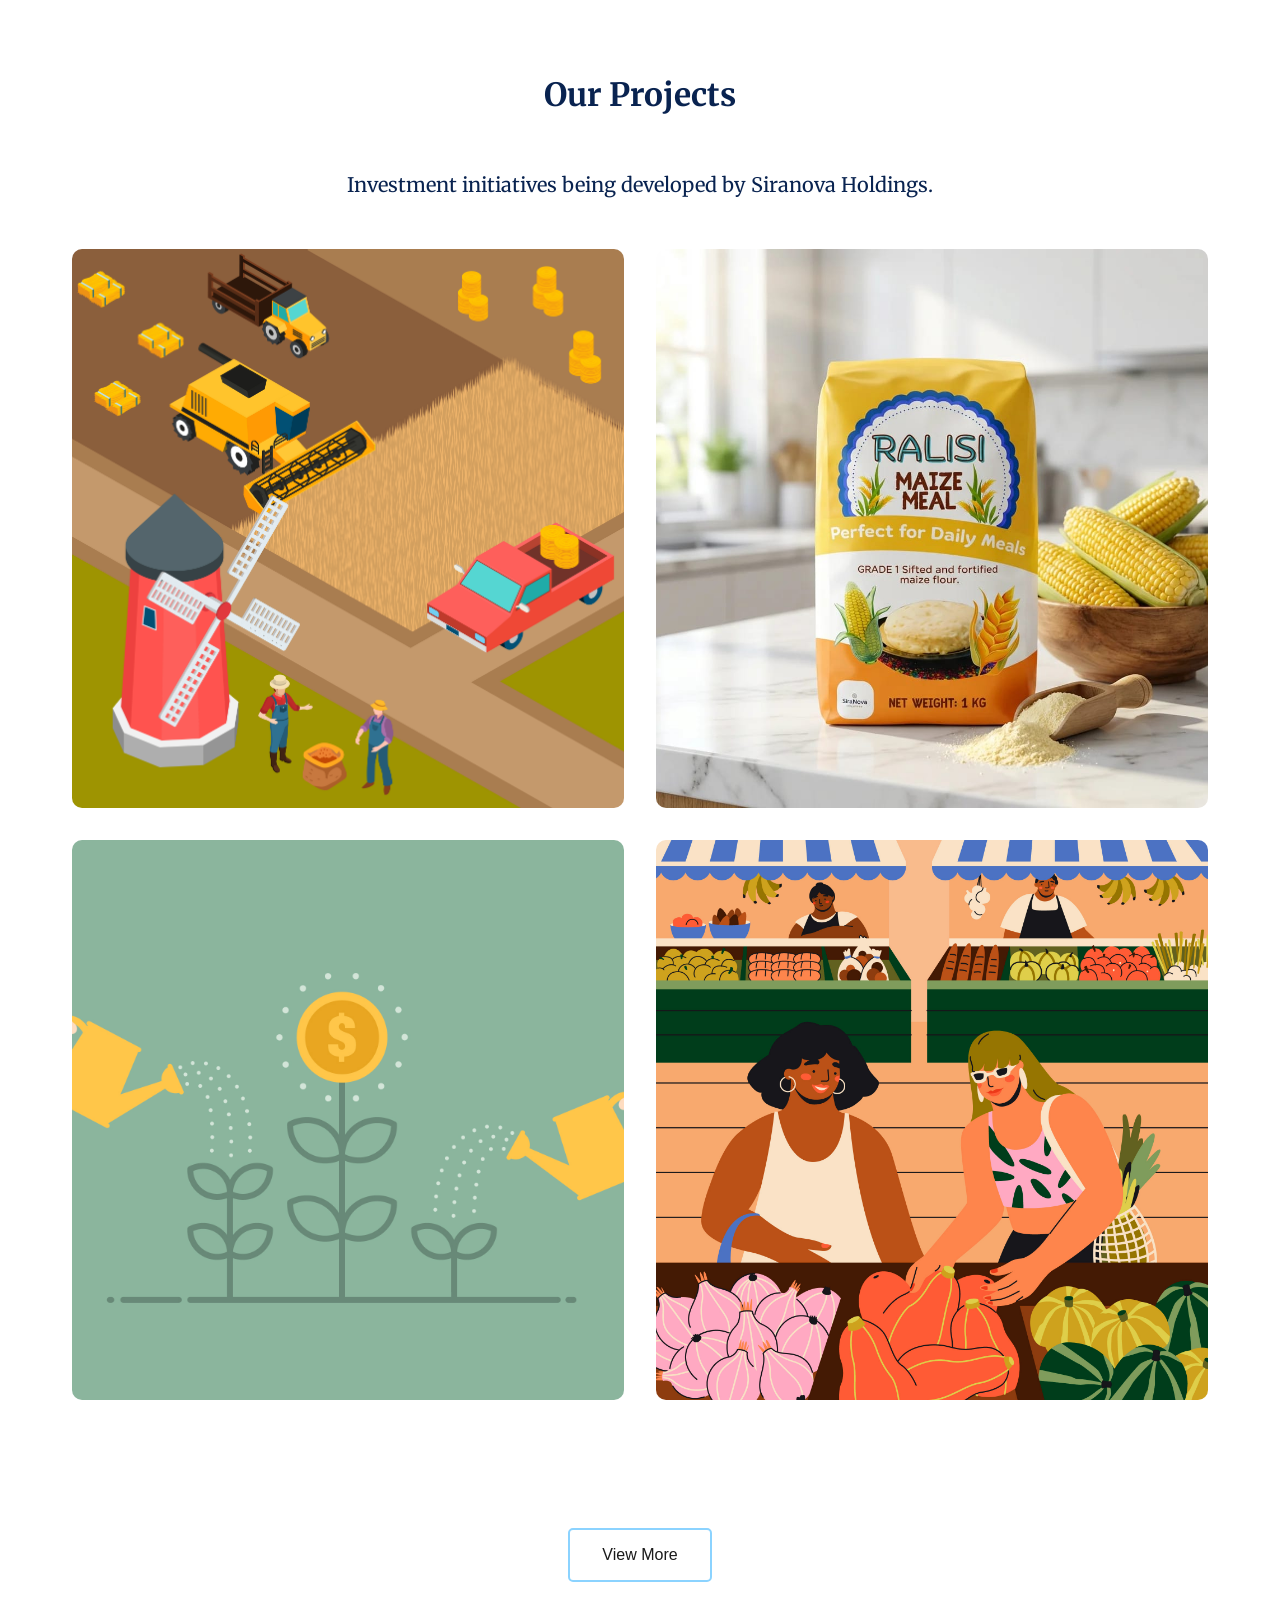
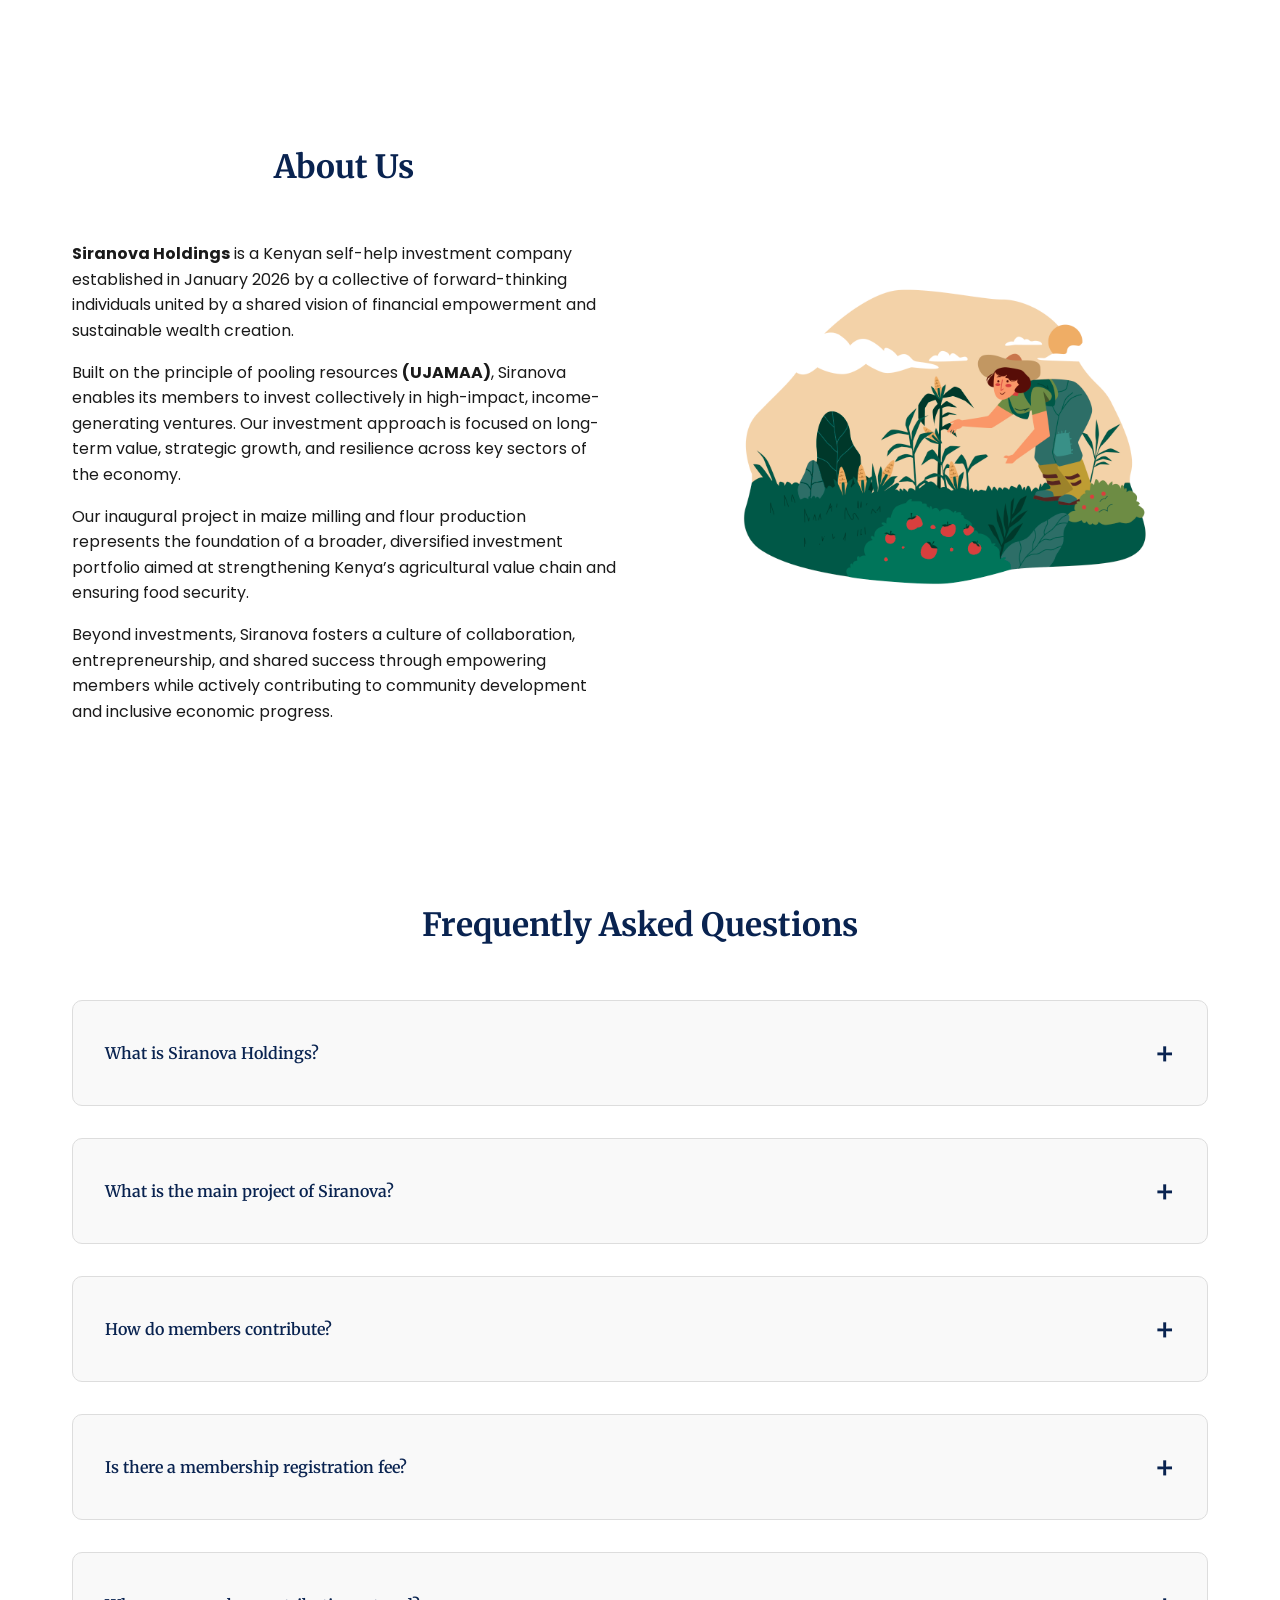
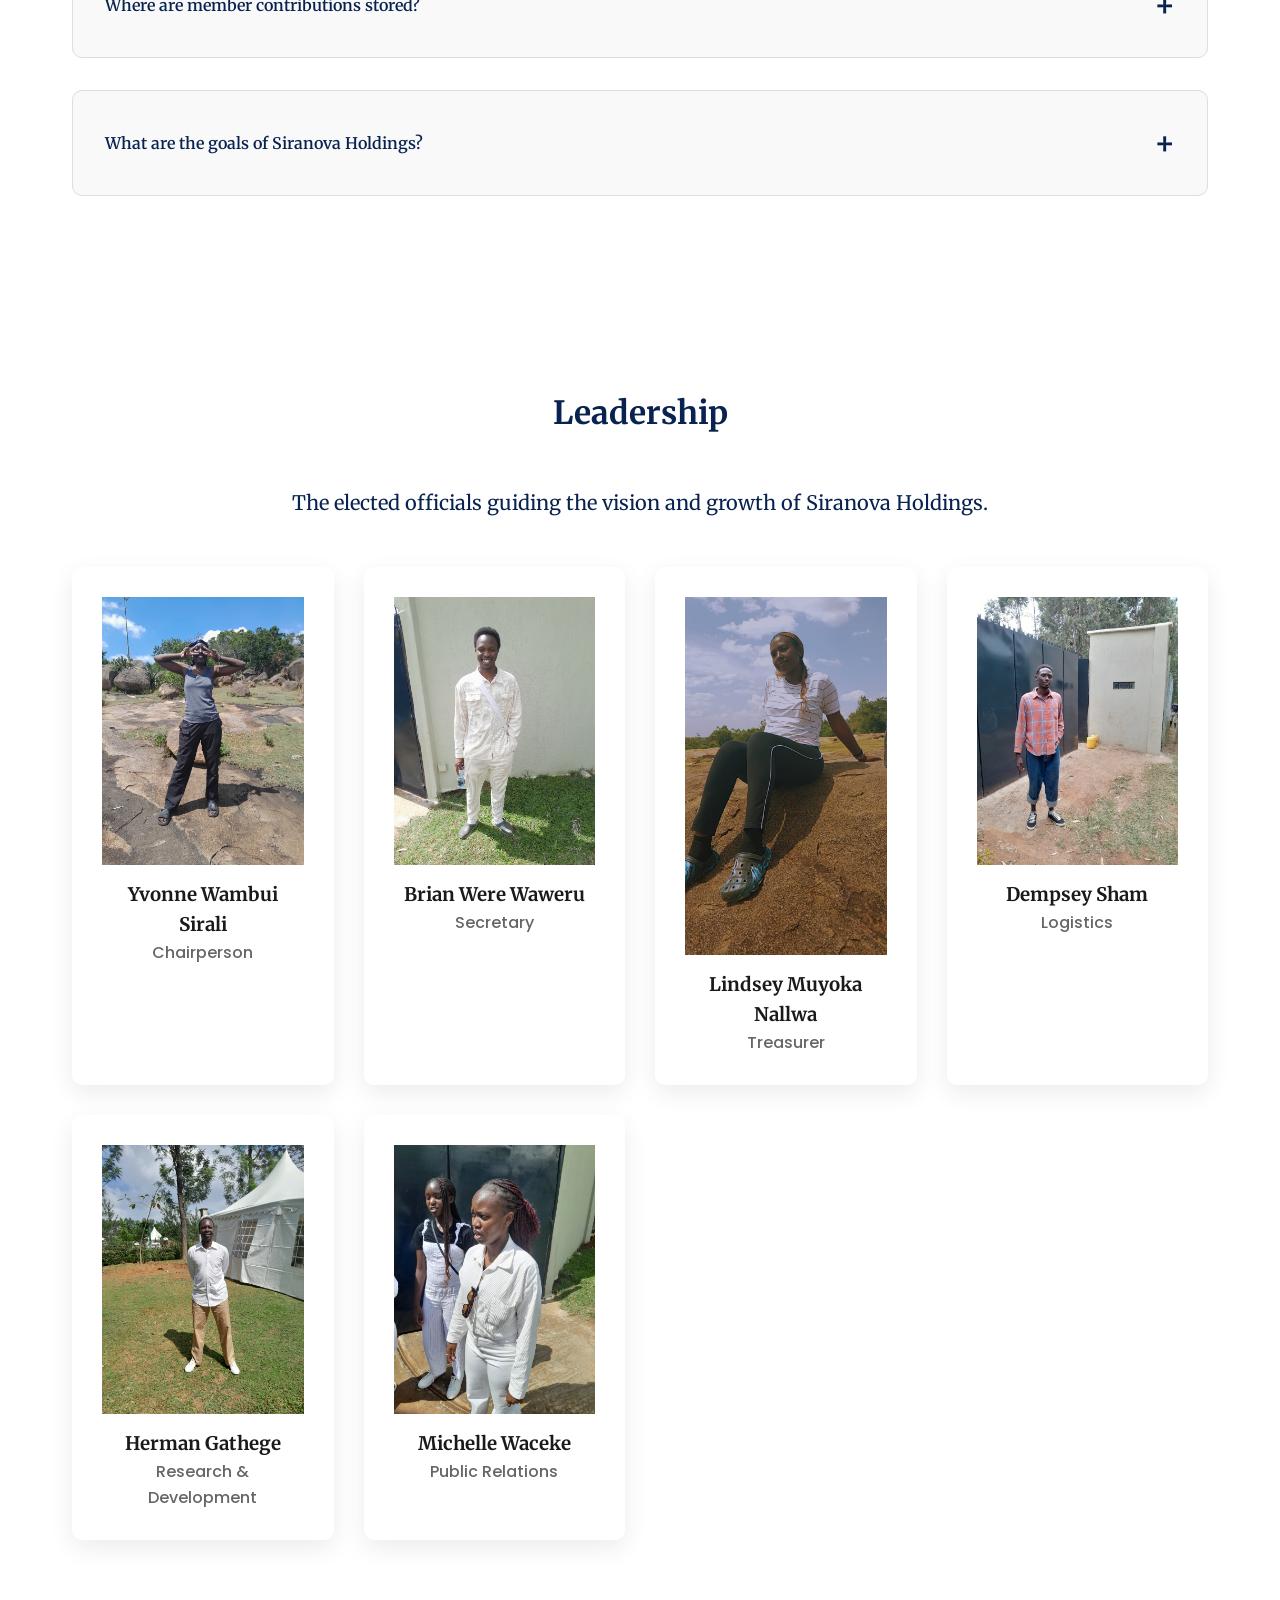
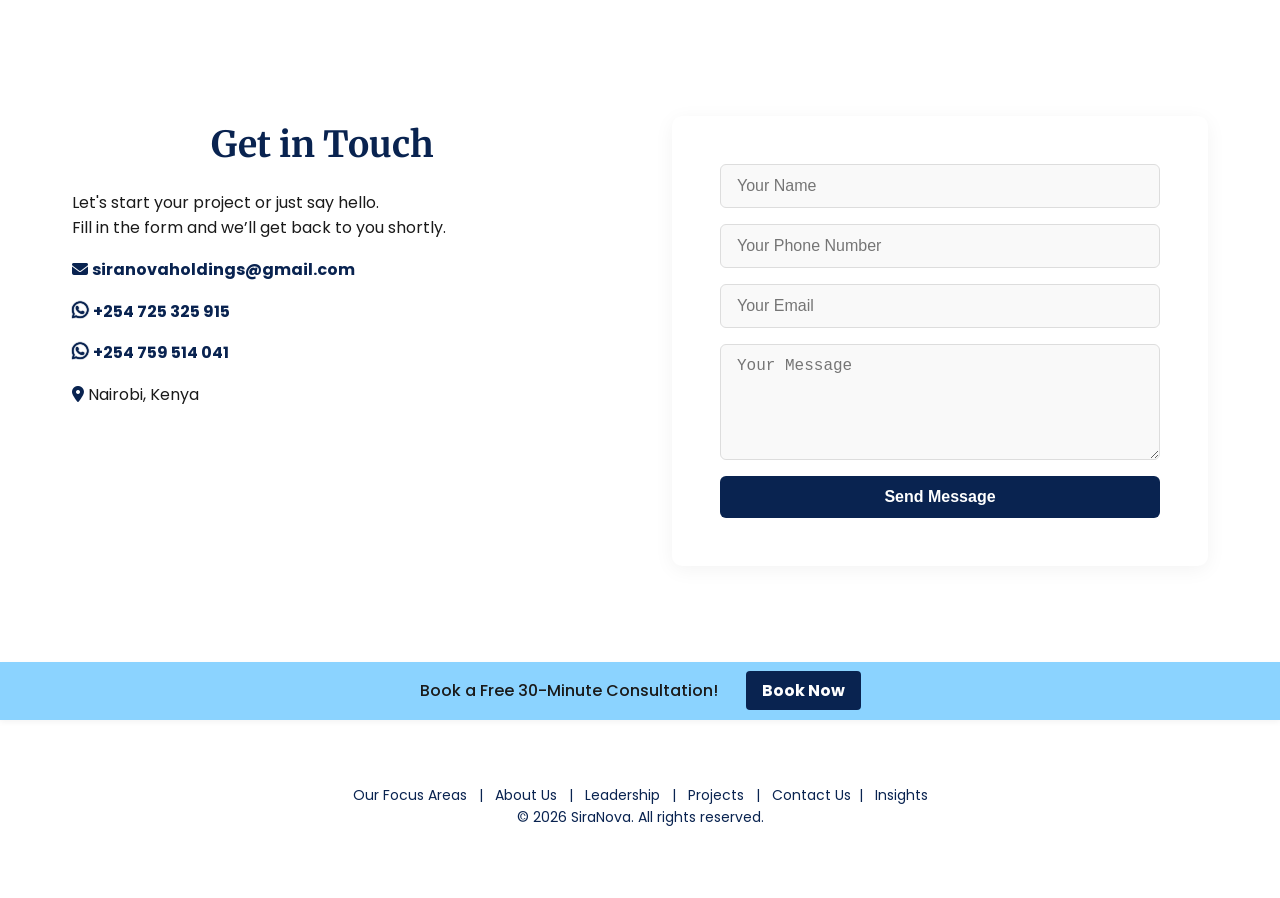
==== commit 3fe68233: "new stylings" ====
--- a/index.html
+++ b/index.html
@@ -7,7 +7,7 @@
   <meta name="viewport" content="width=device-width, initial-scale=1">
 
   <meta name="description"
-    content="Siranova Holdings is a Kenyan self-help investment group focused on agriculture, maize milling, and sustainable economic growth through member contributions and community development.">
+    content="Siranova Holdings is a Kenyan investment company focused on building sustainable wealth through agriculture, enterprise, and skill-driven collaboration.">
 
   <meta name="google-site-verification" content="JENpKzd_IN2V-C9vWgWMGijABcuUqPpEcKsfBuj-PVc" />
 
@@ -21,6 +21,7 @@
 
   <meta property="og:description"
     content="Siranova Holdings is a Kenyan self-help investment group focused on agriculture, maize milling, and sustainable economic growth through member contributions and community development." />
+
 
   <meta property="og:url" content="https://siranova-holdings.onrender.com/" />
 
@@ -121,7 +122,7 @@
         <li><a href="#leadership">Leadership</a></li>
 
         <li><a href="#contact">Contact Us</a></li>
-        <!-- <li><a href="blog.html">Blog</a></li> -->
+        <li><a href="blog.html">Insights</a></li>
       </ul>
       <div class="burger">
         <div class="line1"></div>
@@ -140,12 +141,18 @@
         <!-- Grid: Text + Image -->
         <div class="hero-grid">
           <div class="hero-content">
-            <h1>Building Wealth Together Through Investment & Agriculture</h1>
+            <h1>Empowering Growth Through Siranova Holdings</h1>
+
             <p>
-              Siranova Holdings is a Kenyan self-help investment group dedicated to
-              economic empowerment, entrepreneurship, and sustainable growth.
-              Our first major initiative focuses on maize milling and maize flour
-              production to support Kenya’s food economy.
+              <strong>Siranova Holdings</strong> is a Kenyan self-help investment company
+              committed to building sustainable wealth through strategic ventures in
+              agriculture, enterprise, and community-driven innovation.
+            </p>
+
+            <p>
+              As our flagship initiative, we are launching a maize milling and flour
+              production venture—one step in our broader mission to transform local
+              economies and create long-term value for our members.
             </p>
             <div class="hero-buttons">
               <!-- <a href="#contact" class="btn btn-primary">Get a Free Quote</a> -->
@@ -163,20 +170,20 @@
         <!-- Stats Section -->
         <div class="hero-stats" data-aos="fade-up">
           <div class="stat">
-            <span class="count" data-target="120">0</span>
-            <p>Projects Completed</p>
+            <span class="count" data-target="6">0</span>
+            <p>Active Members</p>
           </div>
           <div class="stat">
-            <span class="count" data-target="80">0</span>
-            <p>Happy Clients</p>
+            <span class="count" data-target="1">0</span>
+            <p>Ongoing Projects</p>
           </div>
           <div class="stat">
             <span class="count" data-target="15">0</span>
-            <p>Industries Served</p>
+            <p>Sectors Explored</p>
           </div>
           <div class="stat">
-            <span class="count" data-target="5">0</span>
-            <p>Years Experience</p>
+            <span class="count" data-target="2026">0</span>
+            <p>Year Established</p>
           </div>
         </div>
 
@@ -196,7 +203,7 @@
               We aim to supply high-quality flour products while supporting local
               farmers and strengthening Kenya’s food supply chain.
             </p>
-            <a href="https://tally.so/r/3qXby2" class="btn btn-outline green" target="_blank">Start Your Site</a>
+            <a href="#contact" class="btn btn-outline green" >Join Siranova</a>
           </div>
 
           <!-- Business Websites -->
@@ -206,7 +213,7 @@
               Members contribute regularly to a shared investment fund used to
               launch profitable projects that generate long-term income for the group.
             </p>
-            <a href="https://tally.so/r/3qXby2" class="btn btn-outline green" target="_blank">Let’s Talk Business</a>
+            <a href="#contact" class="btn btn-outline green" >Explore Opportunities</a>
           </div>
 
           <!-- E-commerce Stores -->
@@ -217,7 +224,7 @@
               for entrepreneurship, collaboration, and financial growth within
               our community.
             </p>
-            <a href="https://tally.so/r/3qXby2" class="btn btn-outline green" target="_blank">Launch Your Store</a>
+            <a href="#contact" class="btn btn-outline green" >Partner With Us</a>
           </div>
         </div>
       </div>
@@ -284,22 +291,29 @@
         <div class="about-text">
           <h2 class="section-title">About Us</h2>
           <p>
-            Siranova Holdings is a self-help investment group formed in January 2026
-            by a team of passionate individuals committed to financial empowerment
-            and long-term economic growth.
+            <strong>Siranova Holdings</strong> is a Kenyan self-help investment company
+            established in January 2026 by a collective of forward-thinking individuals
+            united by a shared vision of financial empowerment and sustainable wealth
+            creation.
           </p>
 
           <p>
-            The group was established to pool resources through member
-            contributions and invest in sustainable income-generating projects.
-            Our first major focus is maize milling and maize flour production,
-            with the goal of supporting Kenya’s agricultural value chain.
+            Built on the principle of pooling resources <strong>(UJAMAA)</strong>, Siranova enables its members
+            to invest collectively in high-impact, income-generating ventures.
+            Our investment approach is focused on long-term value, strategic growth,
+            and resilience across key sectors of the economy.
           </p>
 
           <p>
-            Beyond business, Siranova promotes unity, entrepreneurship,
-            and mutual support among its members while contributing to
-            community development and economic opportunity.
+            Our inaugural project in maize milling and flour production represents
+            the foundation of a broader, diversified investment portfolio aimed at
+            strengthening Kenya’s agricultural value chain and ensuring food security.
+          </p>
+
+          <p>
+            Beyond investments, Siranova fosters a culture of collaboration,
+            entrepreneurship, and shared success through empowering members while actively
+            contributing to community development and inclusive economic progress.
           </p>
         </div>
         <div class="about-image">
@@ -339,9 +353,16 @@
             <button class="faq-question">How do members contribute?</button>
             <div class="faq-answer">
               <p>
-                Members contribute Ksh 250 every two weeks. These contributions are
-                pooled together and invested into projects that generate income and
-                long-term value for the group.
+                At Siranova Holdings, members contribute primarily through their
+                skills, expertise, and active participation in our projects.
+                Whether in operations, strategy, marketing, or management,
+                each member plays a role in driving the success of our ventures.
+              </p>
+
+              <p>
+                While there may be structured financial contributions to support
+                project execution, the core strength of Siranova lies in the
+                collective knowledge, effort, and collaboration of its members.
               </p>
             </div>
           </div>
@@ -420,55 +441,55 @@
 
         <div class="leadership-grid">
 
-          <div class="leader-card">
+          <div class="leader-card blog-card">
             <div class="leader-avatar">
-              <i class="fas fa-user"></i>
+              <!-- <i class="fas fa-user"></i> -->
               <img src="assets/images/yvonne.jpg" alt="Yvonne Wambui">
             </div>
             <h3>Yvonne Wambui Sirali</h3>
             <p class="leader-role">Chairperson</p>
           </div>
 
-          <div class="leader-card">
+          <div class="leader-card blog-card">
             <div class="leader-avatar">
-              <i class="fas fa-user"></i>
+              <!-- <i class="fas fa-user"></i> -->
               <img src="assets/images/brian.jpg" alt="Brian Were Waweru">
             </div>
             <h3>Brian Were Waweru</h3>
             <p class="leader-role">Secretary</p>
           </div>
 
-          <div class="leader-card">
+          <div class="leader-card blog-card">
             <div class="leader-avatar">
-              <i class="fas fa-user"></i>
+              <!-- <i class="fas fa-user"></i> -->
               <img src="assets/images/lindsey.jpg" alt="Lindsey Muyoka Nallwa">
             </div>
             <h3>Lindsey Muyoka Nallwa</h3>
             <p class="leader-role">Treasurer</p>
           </div>
 
-          <div class="leader-card">
+          <div class="leader-card blog-card">
             <div class="leader-avatar">
-              <i class="fas fa-user"></i>
-              <img src="assets/images/lindsey.jpg" alt="Dempsey Sham">
+              <!-- <i class="fas fa-user"></i> -->
+              <img src="assets/images/Sham.jpg" alt="Dempsey Sham">
             </div>
             <h3>Dempsey Sham</h3>
             <p class="leader-role">Logistics</p>
           </div>
 
-          <div class="leader-card">
+          <div class="leader-card blog-card">
             <div class="leader-avatar">
-              <i class="fas fa-user"></i>
-              <img src="assets/images/lindsey.jpg" alt="Herman Gathege">
+              <!-- <i class="fas fa-user"></i> -->
+              <img src="assets/images/Herman.jpg" alt="Herman Gathege">
             </div>
             <h3>Herman Gathege</h3>
             <p class="leader-role">Research & Development</p>
           </div>
 
-          <div class="leader-card">
+          <div class="leader-card blog-card">
             <div class="leader-avatar">
-              <i class="fas fa-user"></i>
-              <img src="assets/images/lindsey.jpg" alt="Michelle Waceke">
+              <!-- <i class="fas fa-user"></i> -->
+              <img src="assets/images/Michelle.jpg" alt="Michelle Waceke">
             </div>
             <h3>Michelle Waceke</h3>
             <p class="leader-role">Public Relations</p>
@@ -498,6 +519,8 @@
           <!-- <p><i class="fab fa-whatsapp"></i> <a href="https://wa.me/254704072784" target="_blank">+254 704 072 784</a> -->
           </p>
           <p><i class="fab fa-whatsapp"></i> <a href="https://wa.me/254725325915" target="_blank">+254 725 325 915</a>
+          <p><i class="fab fa-whatsapp"></i> <a href="https://wa.me/254759514041" target="_blank">+254 759 514 041</a>
+
           </p>
 
 
@@ -506,6 +529,7 @@
         </div>
         <form id="contactForm" action="https://formspree.io/f/xpqyzrvp" method="POST" class="contact-form">
           <input type="text" name="name" placeholder="Your Name" required />
+          <input type="number" name="phone" placeholder="Your Phone Number" required />
           <input type="email" name="email" placeholder="Your Email" required />
           <textarea name="message" rows="5" placeholder="Your Message" required></textarea>
           <button type="submit" class="btn btn-primary">Send Message</button>
@@ -524,6 +548,7 @@
       <a href="#contact" class="banner-btn">Book Now</a>
     </p>
   </div>
+
   <div id="consultModal" class="consult-modal">
     <div class="consult-modal-content">
       <span class="close-modal">&times;</span>
@@ -543,7 +568,7 @@
         <a href="#leadership">Leadership</a> |
         <a href="#projects">Projects</a> |
         <a href="#contact">Contact Us</a>|
-        <!-- <a href="blog.html">Blog</a> -->
+        <a href="blog.html">Insights</a>
       </p>
       <p>&copy; 2026 SiraNova. All rights reserved.</p>
 
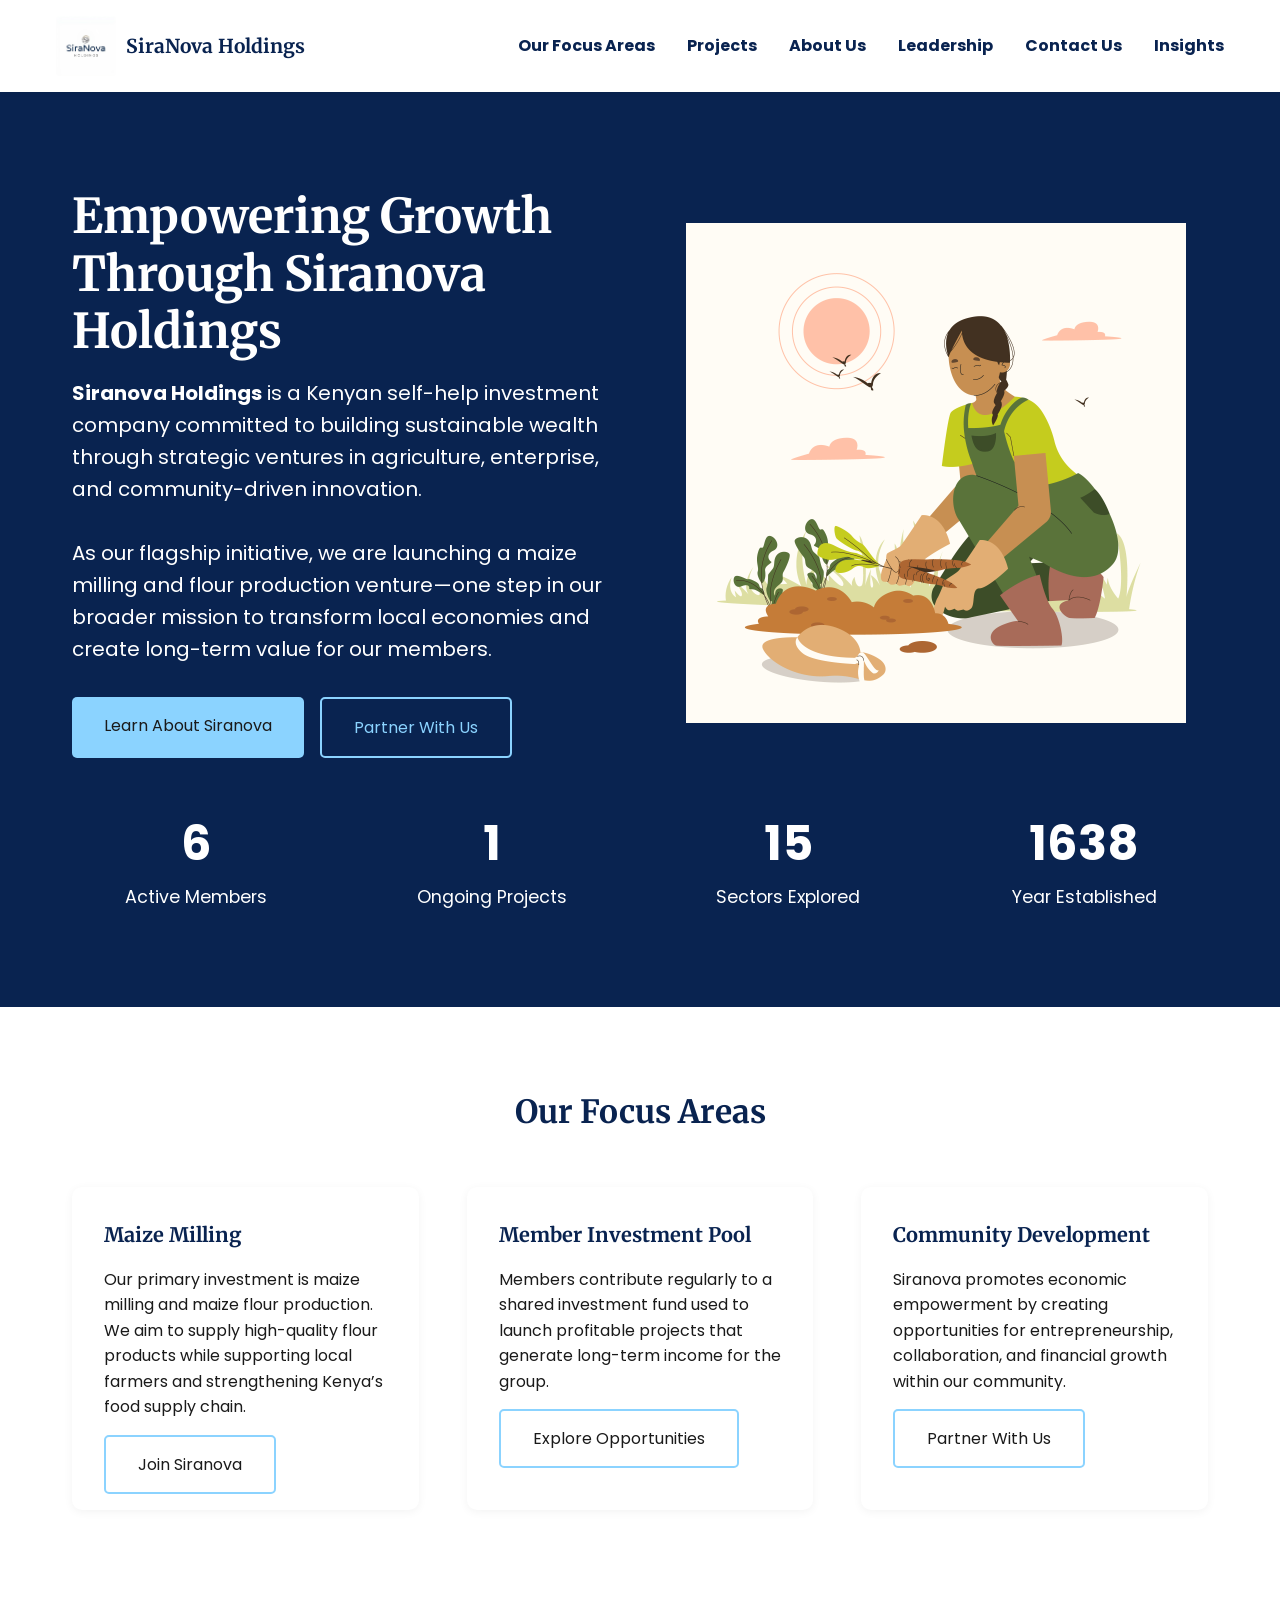
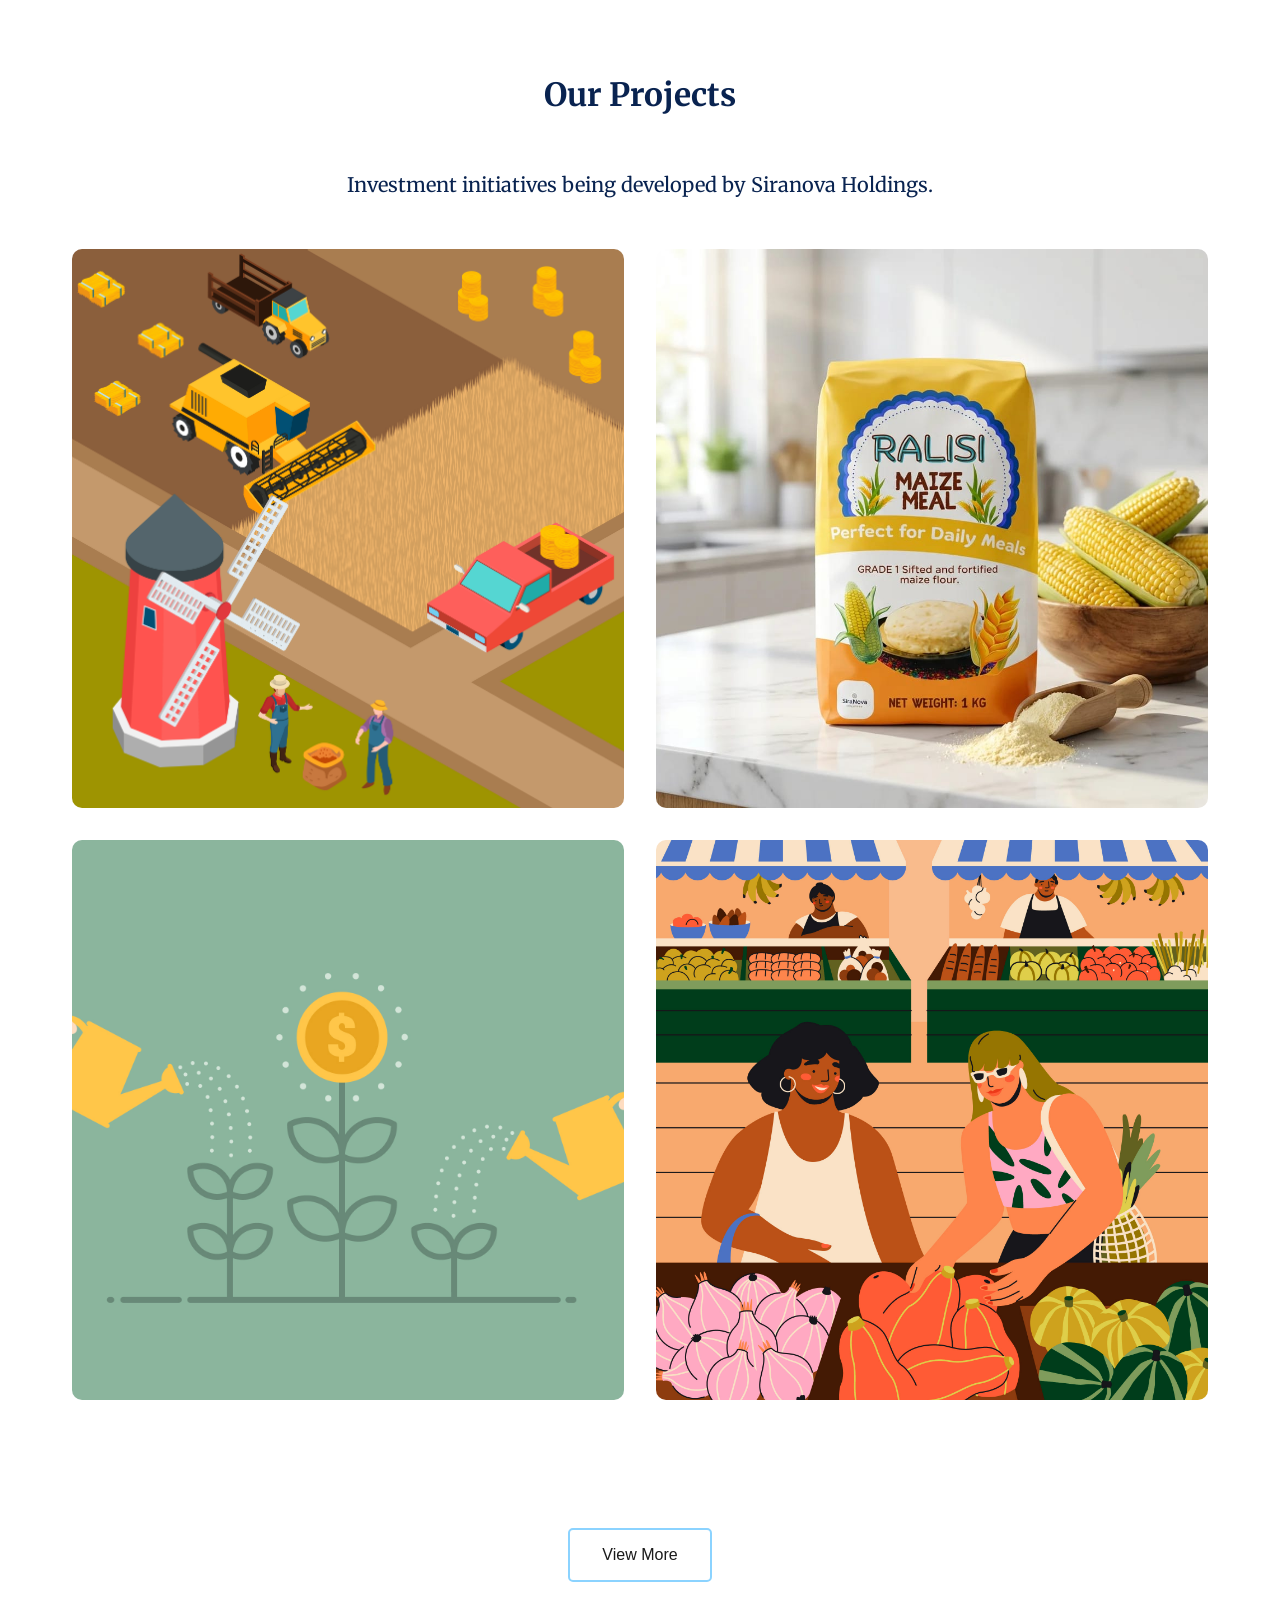
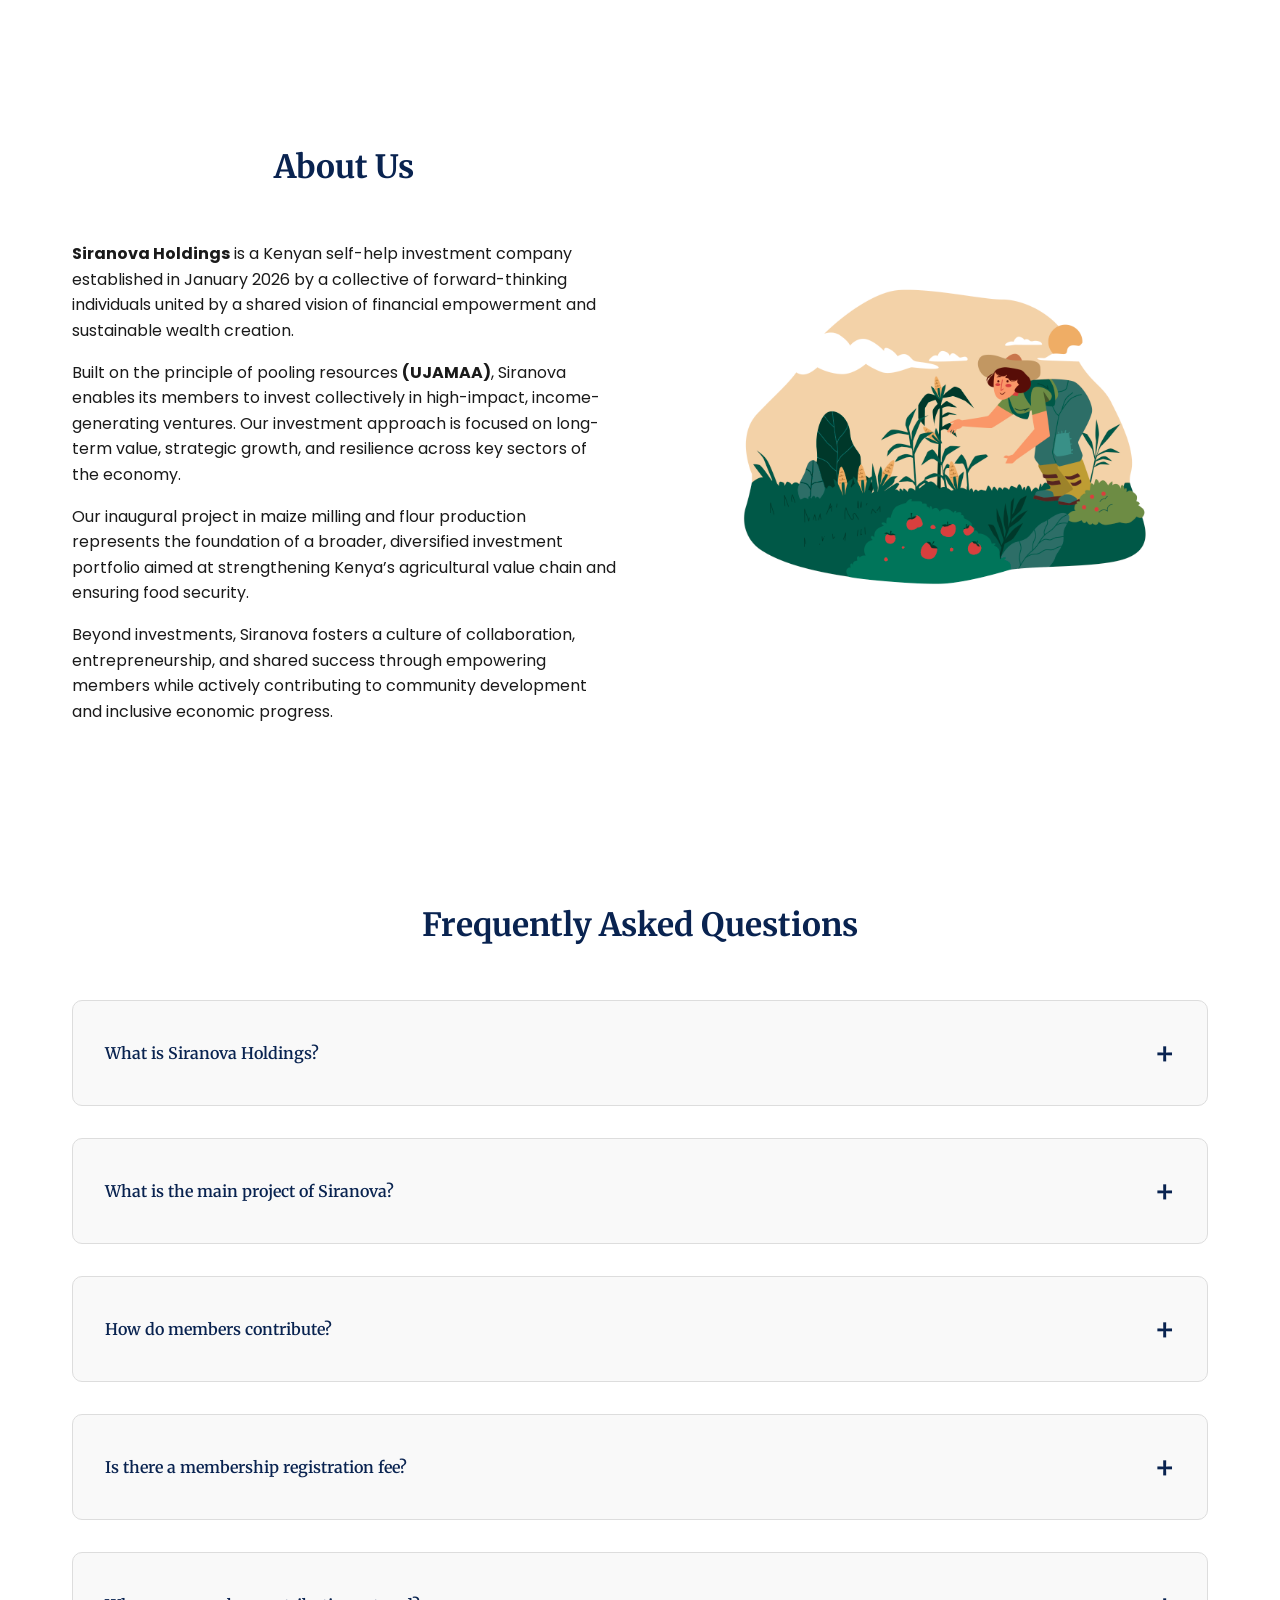
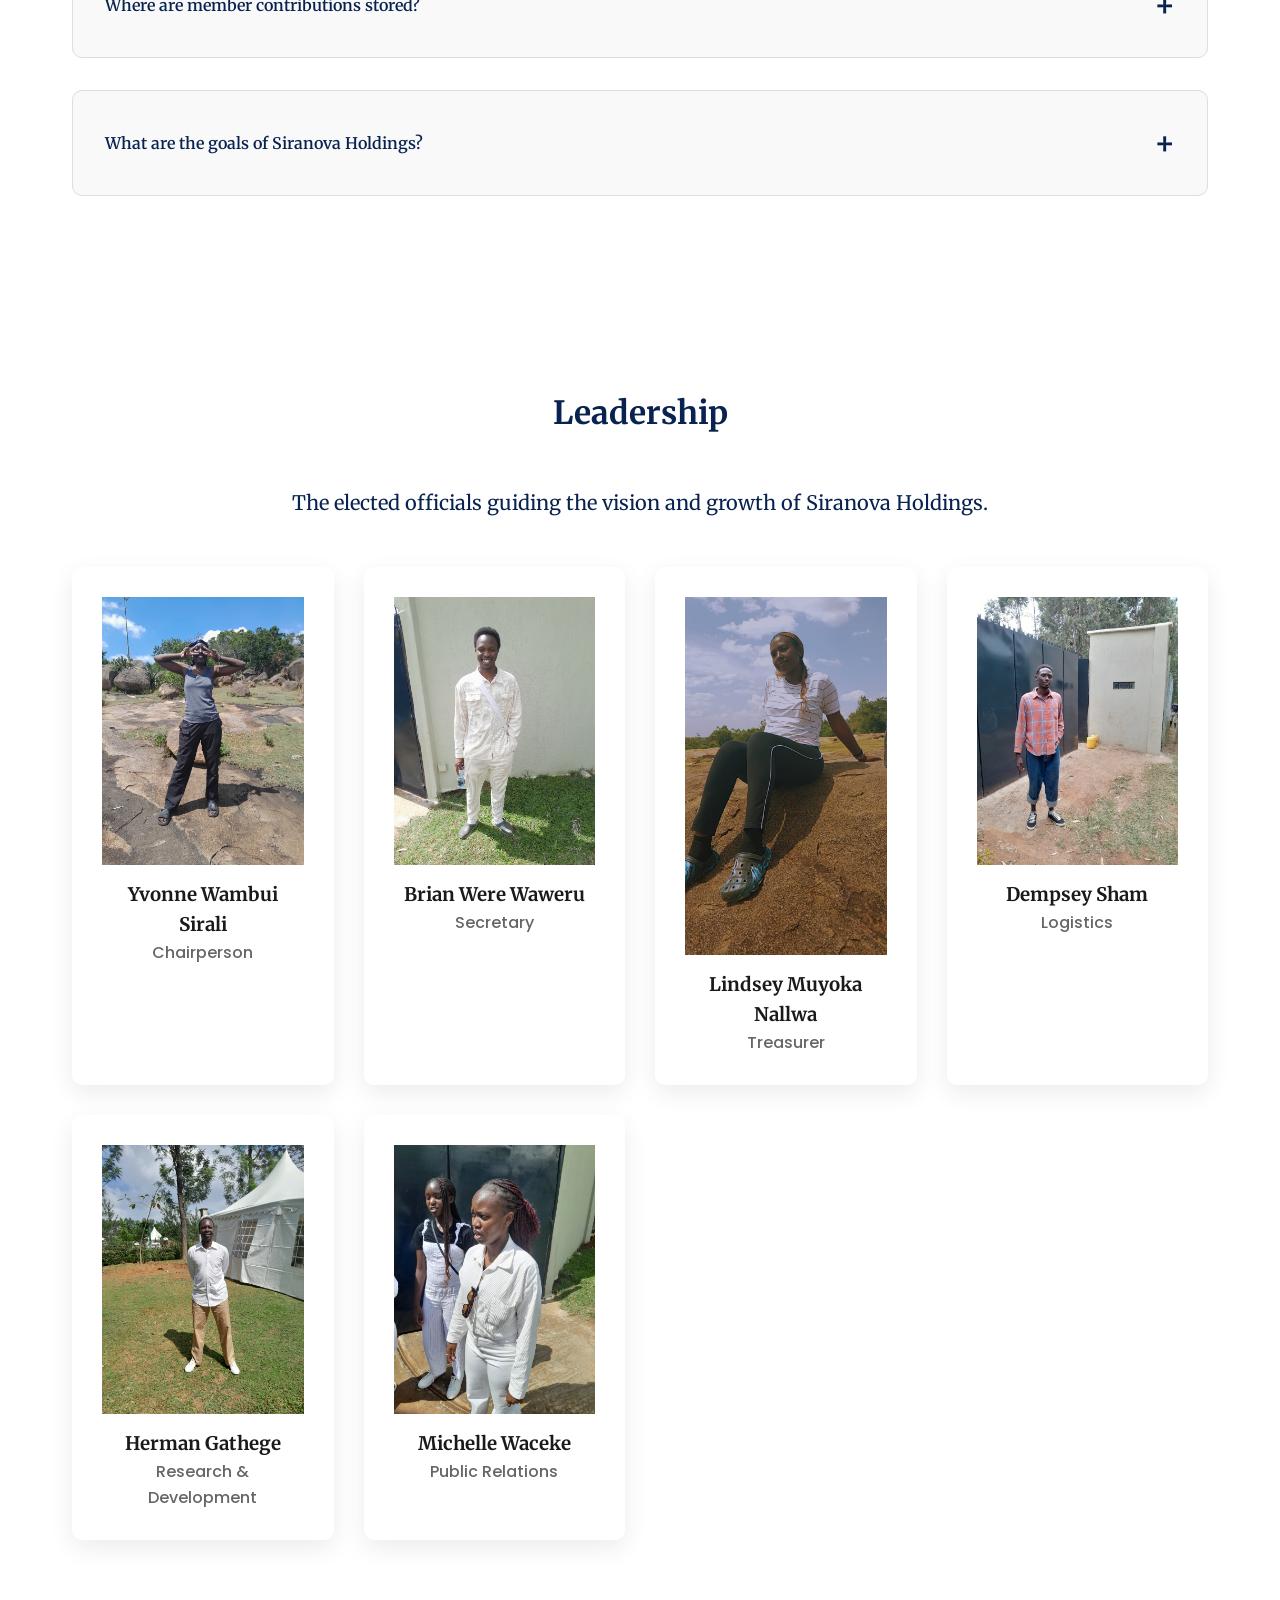
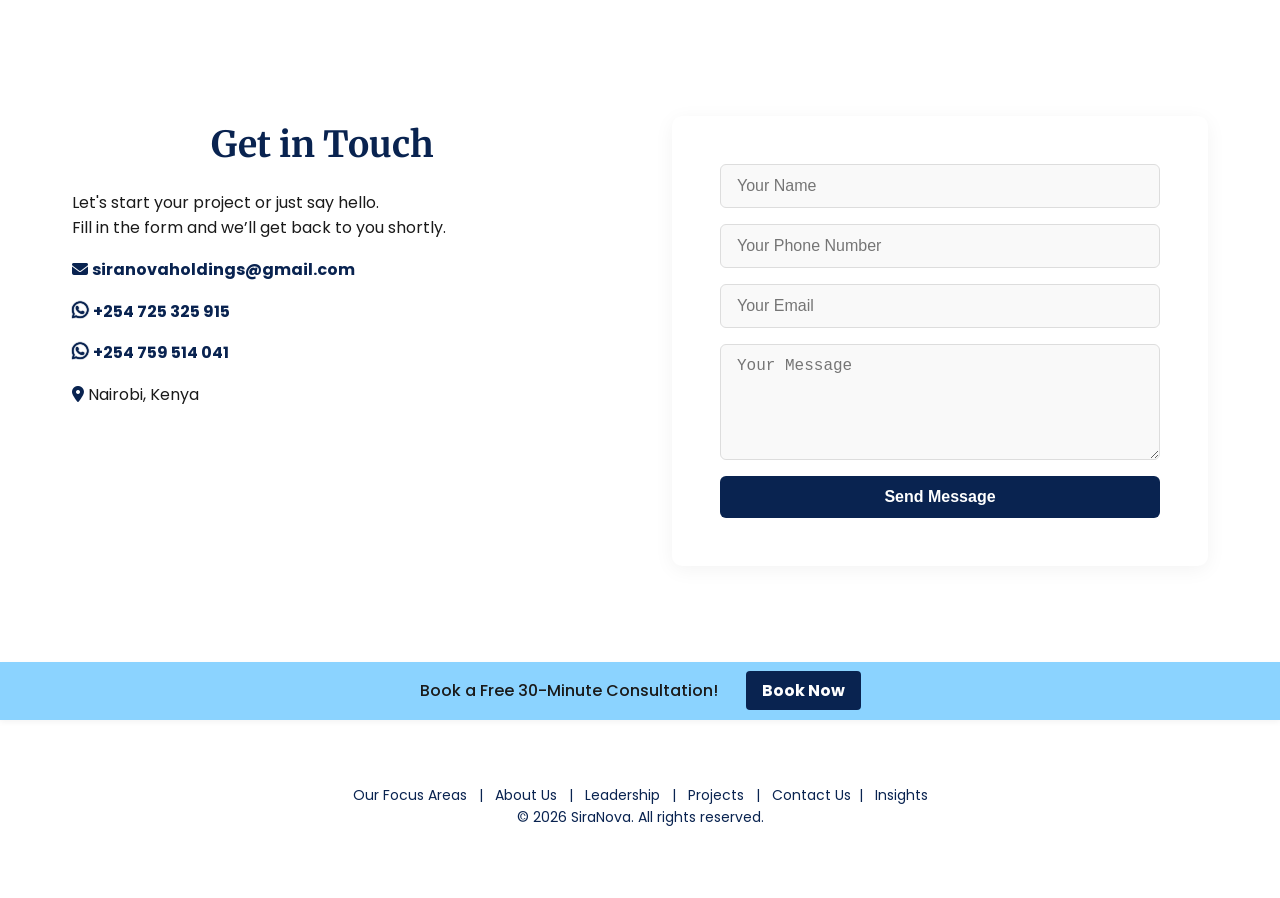
==== commit da55bdca: "new stylings new" ====
--- a/index.html
+++ b/index.html
@@ -22,6 +22,7 @@
   <meta property="og:description"
     content="Siranova Holdings is a Kenyan self-help investment group focused on agriculture, maize milling, and sustainable economic growth through member contributions and community development." />
 
+  <meta name="google-site-verification" content="JENpKzd_IN2V-C9vWgWMGijABcuUqPpEcKsfBuj-PVc" />
 
   <meta property="og:url" content="https://siranova-holdings.onrender.com/" />
 
@@ -203,7 +204,7 @@
               We aim to supply high-quality flour products while supporting local
               farmers and strengthening Kenya’s food supply chain.
             </p>
-            <a href="#contact" class="btn btn-outline green" >Join Siranova</a>
+            <a href="#contact" class="btn btn-outline green">Join Siranova</a>
           </div>
 
           <!-- Business Websites -->
@@ -213,7 +214,7 @@
               Members contribute regularly to a shared investment fund used to
               launch profitable projects that generate long-term income for the group.
             </p>
-            <a href="#contact" class="btn btn-outline green" >Explore Opportunities</a>
+            <a href="#contact" class="btn btn-outline green">Explore Opportunities</a>
           </div>
 
           <!-- E-commerce Stores -->
@@ -224,7 +225,7 @@
               for entrepreneurship, collaboration, and financial growth within
               our community.
             </p>
-            <a href="#contact" class="btn btn-outline green" >Partner With Us</a>
+            <a href="#contact" class="btn btn-outline green">Partner With Us</a>
           </div>
         </div>
       </div>
